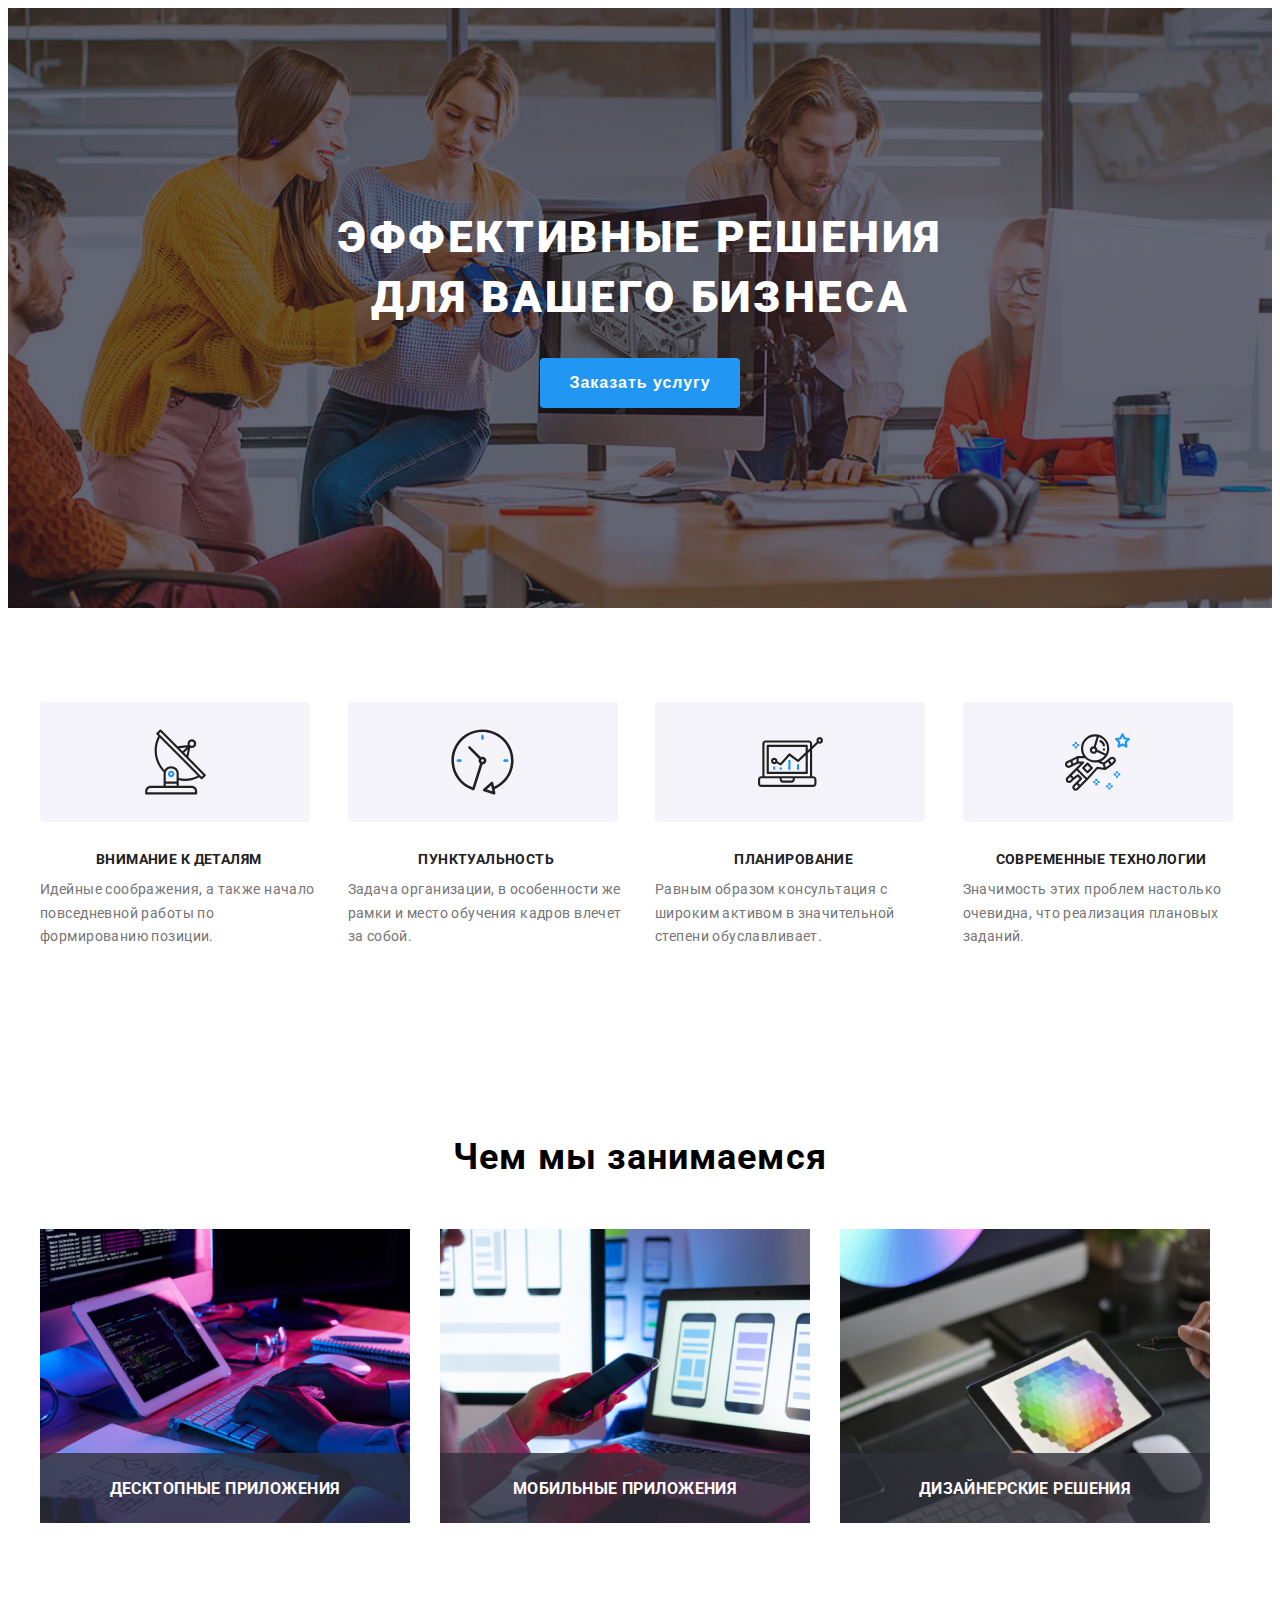
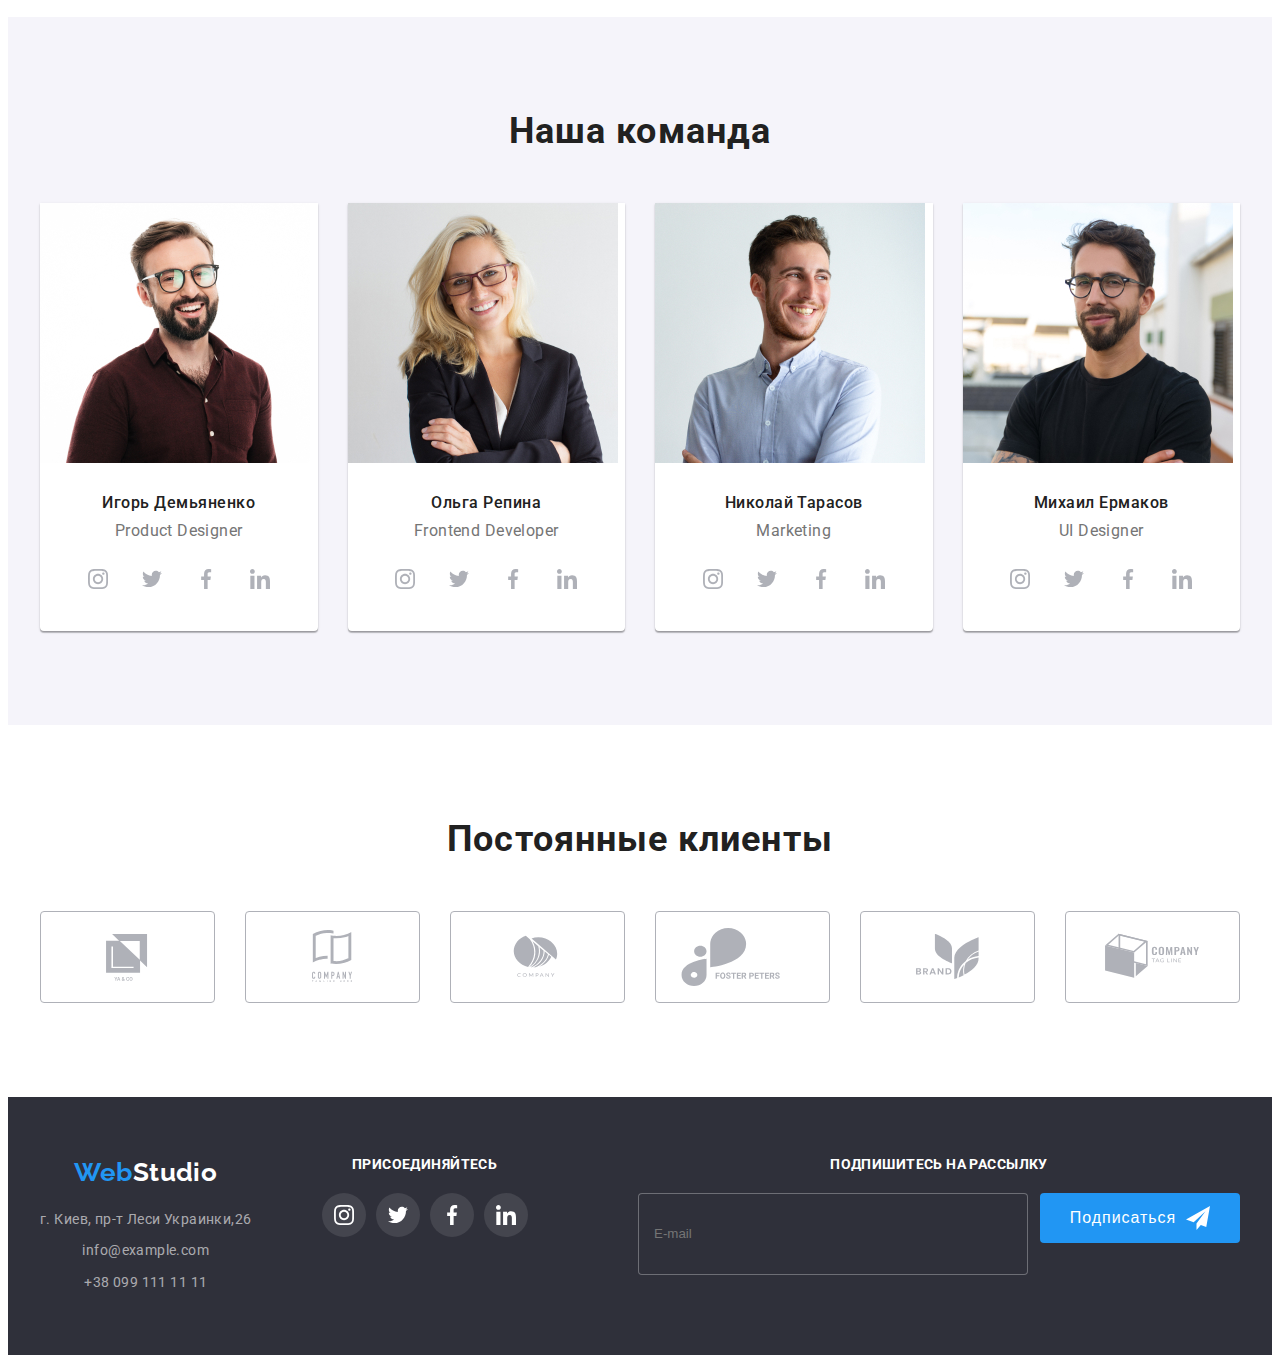
==== index.html @ 4ce185fe "HW-8" ====
<!DOCTYPE html>
<html lang="ru">

<head>
    <meta charset="UTF-8">
    <meta http-equiv="X-UA-Compatible" content="IE=edge">
    <meta name="viewport" content="width=device-width, initial-scale=1.0">
    <meta name="viewport" content="width=device-width, initial-scale=1.0" />
    <title>Студия</title>
    <link rel="stylesheet" href="https://cdnjs.cloudflare.com/ajax/libs/modern-normalize/1.1.0/modern-normalize.min.css"
        integrity="sha512-wpPYUAdjBVSE4KJnH1VR1HeZfpl1ub8YT/NKx4PuQ5NmX2tKuGu6U/JRp5y+Y8XG2tV+wKQpNHVUX03MfMFn9Q=="
        crossorigin="anonymous" referrerpolicy="no-referrer" />
    <link rel="preconnect" href="https://fonts.googleapis.com">
    <link rel="preconnect" href="https://fonts.gstatic.com" crossorigin>
    <link
        href="https://fonts.googleapis.com/css2?family=Raleway:wght@700&family=Roboto:wght@400;500;700;900&display=swap"
        rel="stylesheet">

    <link rel="stylesheet" href="./css/main.min.css">
</head>

<body>
    <!-- HEADER -->
    <!-- <header class="header">
        <div class="header__main-nav conteiner">
            <h1 class="article">Шапка</h1>
            <a class="header__title" href=""><span class="header__tab">Web</span>Studio</a>
            <nav>
                <ul class="header__site-nav">
                    <li class="header__item">
                        <a class="header__list current" href="./index.html">Студия</a></li>
                    <li class="header__item">
                        <a class="header__list" href="./portfolio.html">Портфолио</a></li>
                    <li class="header__item">
                        <a class="header__list" href="">Контакты</a></li>
                </ul>
            </nav>
            <ul class="header__auth-nav">
                <li class="header__item">
                    <a class="header__list header__list--grey" href="info@devstudio.com">
                        <svg class="header__icon" width="16" height="12">
                            <use href="./images/icons.svg#envelope"></use>
                        </svg>info@devstudio.com</a></li>
                <li class="header__item">
                    <a class="header__list header__list--grey" href="tel:+380961111111">
                        <svg class="header__icon" width="10" height="16">
                            <use href="./images/icons.svg#vector"></use>
                        </svg>+38 096 111 11 11</a>
                </li>
            </ul>
        </div>
    </header> -->
    <main>
        <!-- HERO -->
        <section class="front hero">
            <div class="conteiner">
                <h2 class="hero__title">Эффективные решения для вашего бизнеса</h2>
                <button type="button"  class="hero__btn" data-modal-open><span class="hero__text">Заказать услугу</span></button>
            </div>
        </section>
        <!-- ABOUT -->
        <section class="about">
            <div class="conteiner">
                <h2 class="article">Коротко о нас</h2>
                <ul class="about__list">
                    <li class="about__item">
                        <div class="about__icon">
                            <svg width="65" height="70">
                                <use href="./images/icons.svg#antenna"></use>
                            </svg>
                        </div>
                        <h3 class="about__title">Внимание к деталям</h3>
                        <p class="about__text">Идейные соображения, а также начало повседневной работы по формированию
                            позиции.</p>
                    </li>
                    <li class="about__item">
                        <div class="about__icon">
                            <svg width="65" height="70">
                                <use href="./images/icons.svg#clock"></use>
                            </svg>
                        </div>
                        <h3 class="about__title">Пунктуальность</h3>
                        <p class="about__text">Задача организации, в особенности же рамки и место обучения кадров влечет
                            за собой.
                        </p>
                    </li>
                    <li class="about__item">
                        <div class="about__icon">
                            <svg width="65" height="70">
                                <use href="./images/icons.svg#diagram"></use>
                            </svg>
                        </div>
                        <h3 class="about__title">Планирование</h3>
                        <p class="about__text">Равным образом консультация с широким активом в значительной степени
                            обуславливает.
                        </p>
                    </li>
                    <li class="about__item">
                        <div class="about__icon">
                            <svg width="65" height="70">
                                <use href="./images/icons.svg#astronaut"></use>
                            </svg>
                        </div>
                        <h3 class="about__title">Современные технологии</h3>
                        <p class="about__text">Значимость этих проблем настолько очевидна, что реализация плановых
                            заданий.</p>
                    </li>
                </ul>
            </div>
        </section>
        <!-- WORK -->
        <section class="section work">
            <div class="conteiner">
                <h2 class="work__title">Чем мы занимаемся</h2>
                <ul class="work__list">
                    <li class="work__item">
                        <picture>
                            <source
                            srcset="
                                ./images/work/box1-desk-1x.jpg 1x,
                                ./images/work/box1-desk-2x.jpg 2x"
                            media="(min-width:1200px)">
                            <img src="./images/work/box1-desk-1x.jpg" alt="печатает на клавиатуре" />
                        </picture>
                        <div class="work__text">
                            <h3 class="work__desc">Десктопные приложения</h3>
                        </div>
                    </li>
                    <li class="work__item">
                        <picture>
                            <source
                            srcset="
                                ./images/work/box2-desk-1x.jpg 1x,
                                ./images/work/box2-desk-2x.jpg 2x"
                            media="(min-width:1200px)">
                            <img src="./images/work/box2-desk-1x.jpg" alt="держит в руке телефон" />
                        </picture>
                        <div class="work__text">
                            <h3 class="work__desc">Мобильные приложения</h3>
                        </div>
                    </li>
                    <li class="work__item">
                        <picture>
                            <source
                            srcset="
                                ./images/work/box3-desk-1x.jpg 1x,
                                ./images/work/box3-desk-2x.jpg 2x"
                            media="(min-width:1200px)">
                            <img src="./images/work/box3-desk-1x.jpg" alt="рисует на планшете" />
                        </picture>
                        <div class="work__text">
                            <h3 class="work__desc">Дизайнерские решения</h3>
                        </div>
                    </li>
                </ul>
            </div>
        </section>
        <!-- GROUP -->
        <section class="group">
            <div class="conteiner">
                <h2 class="group__title">Наша команда</h2>
                <ul class="group__list">
                    <li class="group__item">
                        <picture>
                            <source
                            srcset="
                                ./images/group/img1-desk-1x.jpg 1x,
                                ./images/group/img1-desk-2x.jpg 2x"
                            media="(min-width:1200px)"
                            srcset="
                                ./images/group/img1-tab-1x.jpg 1x,
                                ./images/group/img1-tab-2x.jpg 2x"
                            media="(min-width:768px)"
                            srcset="
                                ./images/group/img1-mob-1x.jpg 1x,
                                ./images/group/img1-mob-2x.jpg 2x"
                            media="(min-width:320px)"
                            >
                            <img src="./images/group/img1-desk-1x.jpg" alt="Игорь" />
                        </picture>
                        <div class="division">
                            <h3 class="division__title">Игорь Демьяненко</h3>
                            <p class="division__text">Product Designer</p>
                            <ul class="division__list">
                                <li class="division__item">
                                    <a 
                                    href=""
                                    class="division__link">
                                <svg class="division__icon" width="20" height="20">
                                    <use href="./images/icons.svg#instagram"></use>
                                </svg></a>
                                </li>
                                <li class="division__item">
                                    <a 
                                    href=""
                                    class="division__link">
                                <svg class="division__icon" width="20" height="20">
                                    <use href="./images/icons.svg#twitter"></use>
                                </svg></a>
                                </li>
                                <li class="division__item">
                                    <a 
                                    href=""
                                    class="division__link">
                                <svg class="division__icon" width="20" height="20">
                                    <use href="./images/icons.svg#facebook"></use>
                                </svg></a>
                                </li>
                                <li class="division__item">
                                    <a 
                                    href=""
                                    class="division__link">
                                <svg class="division__icon" width="20" height="20">
                                    <use href="./images/icons.svg#linkedin"></use>
                                </svg></a>
                                </li>
                            </ul>
                        </div>
                    </li>
                    <li class="group__item">
                        <picture>
                            <source
                            srcset="
                                ./images/group/img2-desk-1x.jpg 1x,
                                ./images/group/img2-desk-2x.jpg 2x"
                            media="(min-width:1200px)"
                            srcset="
                                ./images/group/img2-tab-1x.jpg 1x,
                                ./images/group/img2-tab-2x.jpg 2x"
                            media="(min-width:768px)"
                            srcset="
                                ./images/group/img2-mob-1x.jpg 1x,
                                ./images/group/img2-mob-2x.jpg 2x"
                            media="(min-width:320px)"
                            >
                            <img src="./images/group/img2-desk-1x.jpg" alt="Ольга" />
                        </picture>
                        <div class="division">
                            <h3 class="division__title">Ольга Репина</h3>
                            <p class="division__text">Frontend Developer</p>
                            <ul class="division__list">
                                <li class="division__item">
                                    <a href="" class="division__link">
                                        <svg class="division__icon" width="20" height="20">
                                            <use href="./images/icons.svg#instagram"></use>
                                        </svg></a>
                                </li>
                                <li class="division__item">
                                    <a href="" class="division__link">
                                        <svg class="division__icon" width="20" height="20">
                                            <use href="./images/icons.svg#twitter"></use>
                                        </svg></a>
                                </li>
                                <li class="division__item">
                                    <a href="" class="division__link">
                                        <svg class="division__icon" width="20" height="20">
                                            <use href="./images/icons.svg#facebook"></use>
                                        </svg></a>
                                </li>
                                <li class="division__item">
                                    <a href="" class="division__link">
                                        <svg class="division__icon" width="20" height="20">
                                            <use href="./images/icons.svg#linkedin"></use>
                                        </svg></a>
                                </li>
                            </ul>
                        </div>
                    </li>
                    <li class="group__item">
                        <picture>
                            <source
                            srcset="
                                ./images/group/img3-desk-1x.jpg 1x,
                                ./images/group/img3-desk-2x.jpg 2x"
                            media="(min-width:1200px)"
                            srcset="
                                ./images/group/img3-tab-1x.jpg 1x,
                                ./images/group/img3-tab-2x.jpg 2x"
                            media="(min-width:768px)"
                            srcset="
                                ./images/group/img3-mob-1x.jpg 1x,
                                ./images/group/img3-mob-2x.jpg 2x"
                            media="(min-width:320px)"
                            >
                            <img src="./images/group/img3-desk-1x.jpg" alt="Николай" />
                        </picture>
                        <div class="division">
                            <h3 class="division__title">Николай Тарасов</h3>
                            <p class="division__text">Marketing</p>
                            <ul class="division__list">
                                <li class="division__item">
                                    <a href="" class="division__link">
                                        <svg class="division__icon" width="20" height="20">
                                            <use href="./images/icons.svg#instagram"></use>
                                        </svg></a>
                                </li>
                                <li class="division__item">
                                    <a href="" class="division__link">
                                        <svg class="division__icon" width="20" height="20">
                                            <use href="./images/icons.svg#twitter"></use>
                                        </svg></a>
                                </li>
                                <li class="division__item">
                                    <a href="" class="division__link">
                                        <svg class="division__icon" width="20" height="20">
                                            <use href="./images/icons.svg#facebook"></use>
                                        </svg></a>
                                </li>
                                <li class="division__item">
                                    <a href="" class="division__link">
                                        <svg class="division__icon" width="20" height="20">
                                            <use href="./images/icons.svg#linkedin"></use>
                                        </svg></a>
                                </li>
                            </ul>
                        </div>
                    </li>
                    <li class="group__item">
                        <picture>
                            <source
                            srcset="
                                ./images/group/img4-desk-1x.jpg 1x,
                                ./images/group/img4-desk-2x.jpg 2x"
                            media="(min-width:1200px)
                            "
                            srcset="
                                ./images/group/img4-tab-1x.jpg 1x,
                                ./images/group/img4-tab-2x.jpg 2x"
                            media="(min-width:768px)
                            "
                            srcset="
                                ./images/group/img4-mob-1x.jpg 1x,
                                ./images/group/img4-mob-2x.jpg 2x"
                            media="(min-width:320px)
                            "
                            />
                            <img src="./images/img4.jpg" alt="Михаил" />
                        </picture>
                        <div class="division">
                            <h3 class="division__title">Михаил Ермаков</h3>
                            <p class="division__text">UI Designer</p>
                            <ul class="division__list">
                                <li class="division__item">
                                    <a href="" class="division__link">
                                        <svg class="division__icon" width="20" height="20">
                                            <use href="./images/icons.svg#instagram"></use>
                                        </svg></a>
                                </li>
                                <li class="division__item">
                                    <a href="" class="division__link">
                                        <svg class="division__icon" width="20" height="20">
                                            <use href="./images/icons.svg#twitter"></use>
                                        </svg></a>
                                </li>
                                <li class="division__item">
                                    <a href="" class="division__link">
                                        <svg class="division__icon" width="20" height="20">
                                            <use href="./images/icons.svg#facebook"></use>
                                        </svg></a>
                                </li>
                                <li class="division__item">
                                    <a href="" class="division__link">
                                        <svg class="division__icon" width="20" height="20">
                                            <use href="./images/icons.svg#linkedin"></use>
                                        </svg></a>
                                </li>
                            </ul>
                        </div>
                    </li>
                </ul>
            </div>
        </section>
        <!-- CLIENT -->
        <section class="client">
            <h2 class="client__title">Постоянные клиенты</h2>
            <div class="conteiner">
                <ul class="client-list">
                    <li class="client-item">
                        <a href="" class="client-link">
                            <svg class="client-icon" width="106" height="60">
                                <use href="./images/icons.svg#ya-go"></use>
                            </svg>
                        </a>
                    </li>
                    <li class="client-item">
                        <a href="" class="client-link">
                            <svg class="client-icon" width="106" height="60">
                                <use href="./images/icons.svg#tagline"></use>
                            </svg>
                        </a>
                    </li>
                    <li class="client-item">
                        <a href="" class="client-link">
                            <svg class="client-icon" width="106" height="60">
                                <use href="./images/icons.svg#object"></use>
                            </svg>
                        </a>
                    </li>
                    <li class="client-item">
                        <a href="" class="client-link">
                            <svg class="client-icon" width="106" height="60">
                                <use href="./images/icons.svg#foster"></use>
                            </svg>
                        </a>
                    </li>
                    <li class="client-item">
                        <a href="" class="client-link">
                            <svg class="client-icon" width="106" height="60">
                                <use href="./images/icons.svg#brand"></use>
                            </svg>
                        </a>
                    </li>
                    <li class="client-item">
                        <a href="" class="client-link">
                            <svg class="client-icon" width="106" height="60">
                                <use href="./images/icons.svg#company"></use>
                            </svg>
                        </a>
                    </li>
                </ul>
            </div>
        </section>
    </main>
    <footer class="footer">
        <!-- FOOTER -->
        <div class="conteiner footer__contein">
            <div class="footer__tablet">
                <div class="footer__flex">
                    <h2 class="article">Контакты</h2>
                    <a class="footer__item" href=""><span class="footer__tab">Web</span>Studio</a>
                    <address class="address">
                        <ul class="address__list">
                            <li class="address__item"><a class="address__link" href="https://goo.gl/maps/AmTdiQNxartKYoN3A"
                                    target="_blank" rel="noopener noreferrer">г. Киев, пр-т
                                    Леси Украинки,26</a></li>
                            <li class="address__item"><a class="address__link" href="info@example.com" target="_blank"
                                    rel="noopener noreferrer">info@example.com</a></li>
                            <li class="address__item"><a class="address__link" href="tel:+380991111111">+38 099 111 11 11</a>
                            </li>
                        </ul>
                    </address>
                </div>
                <div class="contain">
                    <h2 class="contein__title">ПРИСОЕДИНЯЙТЕСЬ</h2>
                    <ul class="contein__list">
                        <li class="contein__item">
                            <a href="" class="contein__link">
                                <svg class="contein__icon" width="20" height="20">
                                    <use href="./images/icons.svg#instagram"></use>
                                </svg></a>
                        </li>
                        <li class="contein__item">
                            <a href="" class="contein__link">
                                <svg class="contein__icon" width="20" height="20">
                                    <use href="./images/icons.svg#twitter"></use>
                                </svg></a>
                        </li>
                        <li class="contein__item">
                            <a href="" class="contein__link">
                                <svg class="contein__icon" width="20" height="20">
                                    <use href="./images/icons.svg#facebook"></use>
                                </svg></a>
                        </li>
                        <li class="contein__item">
                            <a href="" class="contein__link">
                                <svg class="contein__icon" width="20" height="20">
                                    <use href="./images/icons.svg#linkedin"></use>
                                </svg></a>
                        </li>
                    </ul>
                </div>
            </div>
            <div class="exile">
                <h2 class="exile__title">Подпишитесь на рассылку</h2>
                <div class="forma">
                    <form action="#">
                        <label for="ex-email"></label>
                        <input type="email" class="forma__item" placeholder="E-mail" name="ex-email" id="ex-email">
                    </form>
                    <button type="submit" class="forma__btn">Подписаться
                        <svg class="forma__icon">
                            <use href="./images/icons.svg#icon-send"></use>
                        </svg>
                    </button>
                </div>
            </div>
        </div>
    </footer>
    <div class="backdrop is-hidden" data-modal>
        <div class="modal">
            <button type="button" class="modal__close" data-modal-close>
                <svg class="" width="18" height="18">
                    <use href="./images/icons.svg#close"></use>
                </svg>
            </button>
            <h3 class="modal__title">Оставьте свои данные, мы вам перезвоним</h3>
            <form action="#" class="modal-form">
                <label for="user-name">Имя
                </label>
                <div class="modal__wrap">
                <input type="text" class="modal__input" id="user-name" required="required">
                <svg class="modal__icon" width="12" height="12">
                    <use href="./images/icons.svg#icon-name"></use>
                </svg>
                </div>
                <label for="user-tel">Телефон
                </label>
                <div class="modal__wrap">
                <input type="tel" class="modal__input" id="user-tel" required="required">
                <svg class="modal__icon" width="13" height="13">
                    <use href="./images/icons.svg#icon-tel"></use>
                </svg>
                </div>
                <label for="user-email">Почта
                </label>
                <div class="modal__wrap">
                <input type="email" class="modal__input" id="user-email" required="required">
                <svg class="modal__icon" width="15" height="12">
                    <use href="./images/icons.svg#icon-email"></use>
                </svg>
                </div>
                <label for="feedback">Комментарий

                </label>
                    <textarea 
                        name="Feedback" 
                        class="feedback" 
                        id="feedback">
                    </textarea>
                    <div class="feedback__forma">
                        <input type="checkbox" name="policy" id="modal-check" class="feedback__checkbox">
                            <label for="modal-check" class="feedback__list">
                                <span>
                                    <svg class="feedback__icon" width="15" height="16">
                                        <use href="./images/icons.svg#icon-check"></use>
                                    </svg>
                                </span>
                                Соглашаюсь с рассылкой и принимаю
                                <a href="" class="feedback__nav">Условия договора</a>
                            </label>
                        </div>
                        <div class="feedback__submit">
                            <button type="submit" class="feedback__btn"><span class="feedback__text">Отправить</span></button>
                    </div>
            </form>
        </div>
    </div>
    <script src="./js/modal.js"></script>
</body>
</html>
---- css/main.min.css ----
:root{--main-title-color: #ffffff;--main-text-color: #757575;--about-text-color: #212121;--accent-color: #2196F3;--background-color: #2F303A;--accent-navigation-color: rgba(255, 255, 255, 0.6);--group-background-color: #F5F4FA;--border-color: #EEEEEE;--svg-color: #AFB1B8;--background-position: rgba(33, 150, 243, 0.9)}.backdrop{width:100vw;height:100vh;background-color:rgba(0,0,0,0.2);position:fixed;top:0;left:0;-webkit-transition:opacity 250ms, visibility 250ms;transition:opacity 250ms, visibility 250ms}.backdrop.is-hidden .modal{-webkit-transform:scale(0.5) skew(50deg);transform:scale(0.5) skew(50deg)}.is-hidden{visibility:hidden;opacity:0;pointer-events:none}.modal{width:530px;height:580px;background-color:var(--main-title-color);border-radius:4px;position:absolute;padding:40px;top:50%;left:50%;-webkit-transform:scale(1) skew(0) translate(-50%, -50%);transform:scale(1) skew(0) translate(-50%, -50%);-webkit-transition:-webkit-transform 250ms;transition:-webkit-transform 250ms;transition:transform 250ms;transition:transform 250ms, -webkit-transform 250ms}.modal__close{position:absolute;top:8px;right:8px;width:30px;height:30px;background-color:var(--main-title-color);border:1px solid rgba(0,0,0,0.1);border-radius:50%;display:-webkit-box;display:-ms-flexbox;display:flex;-webkit-box-align:center;-ms-flex-align:center;align-items:center;-webkit-box-pack:center;-ms-flex-pack:center;justify-content:center;cursor:pointer;-webkit-transition:fill 250ms linear;transition:fill 250ms linear;-webkit-transition-timing-function:cubic-bezier(0.4, 0, 0.2, 1);transition-timing-function:cubic-bezier(0.4, 0, 0.2, 1)}.modal__close:hover,.modal__close:focus{fill:var(--accent-color)}.modal__title{font-size:20px;line-height:1.15;text-align:center;letter-spacing:0.03em;color:var(--about-text-color);margin-bottom:12px}.modal__input{padding-top:12px;padding-bottom:12px;padding-left:42px;width:100%;height:40px;border:1px solid rgba(33,33,33,0.2);-webkit-box-sizing:border-box;box-sizing:border-box;border-radius:4px;background-color:transparent;outline:none;-webkit-transition:fill 250ms linear;transition:fill 250ms linear;-webkit-transition-timing-function:cubic-bezier(0.4, 0, 0.2, 1);transition-timing-function:cubic-bezier(0.4, 0, 0.2, 1)}.modal__input:focus+.modal__icon{fill:var(--accent-color)}.modal__input:focus{border-color:var(--accent-color)}.modal__wrap{position:relative;margin-top:4px;margin-bottom:10px}.modal__icon{position:absolute;top:50%;-webkit-transform:translateY(-50%);transform:translateY(-50%);left:12px;display:inline-block}.feedback{margin-top:4px;margin-bottom:20px;padding:12px 16px;width:448px;height:120px;left:576px;top:518px;border:1px solid rgba(33,33,33,0.2);-webkit-box-sizing:border-box;box-sizing:border-box;border-radius:4px;resize:none;outline:none}.feedback:focus{border-color:var(--accent-color)}.feedback__forma{display:-webkit-box;display:-ms-flexbox;display:flex;-webkit-box-align:center;-ms-flex-align:center;align-items:center;-webkit-box-pack:center;-ms-flex-pack:center;justify-content:center}.feedback__list{margin-left:8px;font-size:14px;line-height:1.71;letter-spacing:0.03em;display:-webkit-box;display:-ms-flexbox;display:flex;-webkit-box-align:center;-ms-flex-align:center;align-items:center;color:var(--main-text-color)}.feedback__icon{fill:var(--main-title-color)}.feedback__list span{width:16px;height:15px;border:2px solid #000;margin-right:5px;border-radius:2px;display:-webkit-box;display:-ms-flexbox;display:flex;-webkit-box-align:center;-ms-flex-align:center;align-items:center;-webkit-box-pack:center;-ms-flex-pack:center;justify-content:center}.feedback__checkbox:checked+.feedback__list span{background-color:var(--accent-color);border:none}.feedback__checkbox{-webkit-appearance:none;-moz-appearance:none;appearance:none}.feedback__nav{font-size:14px;line-height:1.71;letter-spacing:0.03em;text-decoration-skip-ink:none;text-decoration:underline;color:var(--accent-color)}.feedback__submit{display:-webkit-box;display:-ms-flexbox;display:flex;-webkit-box-pack:center;-ms-flex-pack:center;justify-content:center;margin-top:20px}.feedback__btn{width:200px;height:50px;left:700px;top:430px;color:var(--main-title-color);background-color:var(--accent-color);border-radius:4px;border:none;cursor:pointer}.feedback__text{font-size:16px;line-height:1.87;letter-spacing:0.06em;color:var(--main-title-color)}ul{margin:0px;padding:0px;list-style:none}a{text-decoration:none}body{width:auto;font-family:"Roboto", sans-serif;font-size:14px;letter-spacing:0.03em;color:var(--first-text-color);background-color:var(--main-title-color)}h1,h2,h3,h4,h5,h6,p{margin:0px}img{margin:0px;padding:0px;display:block;max-width:100%;height:auto}.section{padding-top:94px;padding-bottom:94px}.article{display:none}.conteiner{width:100%;margin:0 auto;padding-left:15px;padding-right:15px}@media screen and (min-width: 480px){.conteiner{width:480px}}@media screen and (min-width: 768px){.conteiner{width:768px}}@media screen and (min-width: 1200px){.conteiner{width:1200px}}.header{width:100%;border:1px solid #ECECEC}.header__main-nav{display:-webkit-box;display:-ms-flexbox;display:flex;-webkit-box-align:center;-ms-flex-align:center;align-items:center;-webkit-box-pack:center;-ms-flex-pack:center;justify-content:center}.header__title{font-family:Raleway;font-style:normal;font-weight:bold;font-size:26px;line-height:1.19;letter-spacing:0.03em;color:var(--about-text-color)}.header__title .header__tab{color:var(--accent-color)}.current::after{position:absolute;content:"";width:100%;height:4px;background-color:var(--accent-color);border-radius:10px;left:0;bottom:-31.1px}.header__site-nav{display:-webkit-box;display:-ms-flexbox;display:flex;margin-left:93px}.header__site-nav .header__item{display:block;padding-right:30px;padding-top:30px;padding-bottom:30px}.header__site-nav .header__item+.header__item{margin-left:40px}.header__auth-nav{display:-webkit-box;display:-ms-flexbox;display:flex;margin-left:auto}.header__auth-nav .header__item{padding-right:30px;padding-top:30px;padding-bottom:30px}.header__auth-nav+.header__item{padding-left:40px}.header__auth-nav .header__list--grey{color:var(--main-text-color)}.header__list{font-style:normal;font-weight:500;font-size:14px;line-height:1.14;letter-spacing:0.02em;color:var(--about-text-color);position:relative;-webkit-transition:color 250ms;transition:color 250ms;-webkit-transition-timing-function:cubic-bezier(0.4, 0, 0.2, 1);transition-timing-function:cubic-bezier(0.4, 0, 0.2, 1)}.header__list:focus,.header__list:hover{color:var(--accent-color)}.header__icon{display:inline-block;vertical-align:middle;margin-right:10px;fill:currentColor}.front{margin-left:auto;margin-right:auto;background-color:var(--background-color);background-image:-webkit-gradient(linear, left top, right top, from(rgba(47,48,58,0.4)), to(rgba(47,48,58,0.4))),url(../images/retina/font-mobile-1x.jpg);background-image:linear-gradient(to right, rgba(47,48,58,0.4), rgba(47,48,58,0.4)),url(../images/retina/font-mobile-1x.jpg);background-size:cover;background-position:center;background-repeat:no-repeat}@media (min-device-pixel-ratio: 2), (-webkit-min-device-pixel-ratio: 2), (min-resolution: 192dpi), (min-resolution: 2dppx){.front{background-image:-webkit-gradient(linear, left top, right top, from(rgba(47,48,58,0.4)), to(rgba(47,48,58,0.4))),url(../images/retina/font-mobile-2x.jpg);background-image:linear-gradient(to right, rgba(47,48,58,0.4), rgba(47,48,58,0.4)),url(../images/retina/font-mobile-2x.jpg)}}@media screen and (min-width: 768px){.front{background-image:-webkit-gradient(linear, left top, right top, from(rgba(47,48,58,0.4)), to(rgba(47,48,58,0.4))),url(../images/retina/font-tablet-1x.jpg);background-image:linear-gradient(to right, rgba(47,48,58,0.4), rgba(47,48,58,0.4)),url(../images/retina/font-tablet-1x.jpg)}}@media screen and (min-width: 768px) and (min-device-pixel-ratio: 2), screen and (min-width: 768px) and (-webkit-min-device-pixel-ratio: 2), screen and (min-width: 768px) and (min-resolution: 192dpi), screen and (min-width: 768px) and (min-resolution: 2dppx){.front{background-image:-webkit-gradient(linear, left top, right top, from(rgba(47,48,58,0.4)), to(rgba(47,48,58,0.4))),url(../images/retina/font-tablet-2x.jpg);background-image:linear-gradient(to right, rgba(47,48,58,0.4), rgba(47,48,58,0.4)),url(../images/retina/font-tablet-2x.jpg)}}@media screen and (min-width: 1200px){.front{background-image:-webkit-gradient(linear, left top, right top, from(rgba(47,48,58,0.4)), to(rgba(47,48,58,0.4))),url(../images/retina/font-desktop-1x.jpg);background-image:linear-gradient(to right, rgba(47,48,58,0.4), rgba(47,48,58,0.4)),url(../images/retina/font-desktop-1x.jpg)}}@media screen and (min-width: 1200px) and (min-device-pixel-ratio: 2), screen and (min-width: 1200px) and (-webkit-min-device-pixel-ratio: 2), screen and (min-width: 1200px) and (min-resolution: 192dpi), screen and (min-width: 1200px) and (min-resolution: 2dppx){.front{background-image:-webkit-gradient(linear, left top, right top, from(rgba(47,48,58,0.4)), to(rgba(47,48,58,0.4))),url(../images/retina/font-desktop-2x.jpg);background-image:linear-gradient(to right, rgba(47,48,58,0.4), rgba(47,48,58,0.4)),url(../images/retina/font-desktop-2x.jpg)}}.hero{padding-top:118px;padding-bottom:118px}@media screen and (min-width: 1200px){.hero{padding-top:200px;padding-bottom:200px}}.conteiner{text-align:center}.hero__title{margin:0 auto;width:360px;font-style:normal;font-weight:900;font-size:26px;line-height:1.61;text-align:center;letter-spacing:0.06em;text-transform:uppercase;color:var(--main-title-color)}@media screen and (min-width: 1200px){.hero__title{width:696px;font-size:44px;line-height:1.36}}.hero__btn{margin-top:30px;width:200px;height:50px;left:700px;top:430px;text-align:center;color:var(--main-title-color);background-color:var(--accent-color);border-radius:4px;border:none;cursor:pointer}.hero__text{font-style:normal;font-weight:bold;font-size:16px;line-height:1.87;-webkit-box-align:center;-ms-flex-align:center;align-items:center;text-align:center;letter-spacing:0.06em;color:var(--main-title-color)}.about{margin-top:60px;margin-bottom:60px}@media screen and (min-width: 1200px){.about{margin-top:94px;margin-bottom:94px}}.about__list{margin-bottom:-30px}@media screen and (min-width: 768px){.about__list{display:-webkit-box;display:-ms-flexbox;display:flex;-ms-flex-wrap:wrap;flex-wrap:wrap;margin:-15px}}.about__item{width:100%;margin-bottom:30px}@media screen and (min-width: 768px){.about__item{-ms-flex-preferred-size:calc(100% / 2 - 30px);flex-basis:calc(100% / 2 - 30px);margin:15px}}@media screen and (min-width: 1200px){.about__item{-ms-flex-preferred-size:calc(100% / 4 - 30px);flex-basis:calc(100% / 4 - 30px);margin:15px}}.about__icon{display:-webkit-box;display:-ms-flexbox;display:flex;-webkit-box-pack:center;-ms-flex-pack:center;justify-content:center;-webkit-box-align:center;-ms-flex-align:center;align-items:center;margin-bottom:30px;width:450px;height:120px;background-color:var(--group-background-color);border-radius:4px}@media screen and (min-width: 768px){.about__icon{width:354px}}@media screen and (min-width: 1200px){.about__icon{width:270px}}.about__title{margin-bottom:10px;color:var(--title-color);font-weight:700;font-size:14px;line-height:1.14;text-transform:uppercase;color:var(--about-text-color)}.about__text{font-style:normal;font-weight:normal;font-size:14px;line-height:1.71;text-align:left;letter-spacing:0.03em;color:var(--main-text-color)}.work{display:none}@media screen and (min-width: 1200px){.work{display:block}}.work__title{margin-bottom:50px;font-style:normal;font-weight:bold;font-size:36px;line-height:1.16;text-align:center;letter-spacing:0.03em;-webkit-columns:var(--about-text-color);columns:var(--about-text-color)}.work__list{display:-webkit-box;display:-ms-flexbox;display:flex}.work__list .work__item{width:370px;margin-right:30px;position:relative}.work__list .work__item:nth-child(3n){margin-right:0px}.work__text{position:absolute;bottom:0;font-style:normal;font-weight:bold;font-size:14px;line-height:1.14;text-align:center;text-transform:uppercase;color:var(--main-title-color);background-color:rgba(47,48,58,0.8);width:100%;height:70px}.work__desc{padding-top:27px}.group{background-color:var(--group-background-color);padding-top:60px;padding-bottom:60px}@media screen and (min-width: 1200px){.group{padding-top:94px;padding-bottom:94px}}.group__title{padding-bottom:50px;font-style:normal;font-weight:bold;font-size:36px;line-height:1.16;text-align:center;letter-spacing:0.03em;color:var(--about-text-color)}.group__list{margin-bottom:-30px}@media screen and (min-width: 768px){.group__list{display:-webkit-box;display:-ms-flexbox;display:flex;-ms-flex-wrap:wrap;flex-wrap:wrap;margin:-15px}}@media screen and (min-width: 1200px){.group__list{display:-webkit-box;display:-ms-flexbox;display:flex;-ms-flex-wrap:wrap;flex-wrap:wrap}}.group__item{width:100%;margin-bottom:30px;background-color:var(--main-title-color);-webkit-box-shadow:0px 1px 3px rgba(0,0,0,0.12),0px 1px 1px rgba(0,0,0,0.14),0px 2px 1px rgba(0,0,0,0.2);box-shadow:0px 1px 3px rgba(0,0,0,0.12),0px 1px 1px rgba(0,0,0,0.14),0px 2px 1px rgba(0,0,0,0.2);border-radius:0px 0px 4px 4px;text-align:center}@media screen and (min-width: 768px){.group__item{-ms-flex-preferred-size:calc(100% / 2 - 30px);flex-basis:calc(100% / 2 - 30px);margin:15px}}@media screen and (min-width: 1200px){.group__item{-ms-flex-preferred-size:calc(100% / 4 - 30px);flex-basis:calc(100% / 4 - 30px)}}.division{padding-top:30px;padding-bottom:30px}.division__title{margin-bottom:10px;font-style:normal;font-weight:500;font-size:16px;line-height:1.19;text-align:center;letter-spacing:0.03em;color:var(--about-text-color)}.division__text{margin-bottom:16px;font-style:normal;font-weight:normal;font-size:16px;line-height:1.18;text-align:center;color:var(--main-text-color)}.division__list{display:-webkit-box;display:-ms-flexbox;display:flex;-webkit-box-pack:center;-ms-flex-pack:center;justify-content:center}.division__item{width:44px;height:44px}.division__item+.division__item{margin-left:10px}.division__link{width:100%;height:100%;border-radius:50%;display:-webkit-box;display:-ms-flexbox;display:flex;-webkit-box-align:center;-ms-flex-align:center;align-items:center;-webkit-box-pack:center;-ms-flex-pack:center;justify-content:center;color:var(--svg-color);-webkit-transition:color 250ms, background-color 250ms;transition:color 250ms, background-color 250ms;-webkit-transition-timing-function:cubic-bezier(0.4, 0, 0.2, 1);transition-timing-function:cubic-bezier(0.4, 0, 0.2, 1)}.division__link:focus,.division__link:hover{background-color:var(--accent-color);color:var(--main-title-color)}.division__icon{fill:currentColor}.client{padding-top:60px;padding-bottom:60px}@media screen and (min-width: 1200px){.client{padding-top:94px;padding-bottom:94px}}.client__title{margin-bottom:50px;font-style:normal;font-weight:bold;font-size:36px;line-height:1.16;text-align:center;letter-spacing:0.03em;color:var(--about-text-color)}@media screen and (min-width: 320px){.client-list{display:-webkit-box;display:-ms-flexbox;display:flex;-ms-flex-wrap:wrap;flex-wrap:wrap;margin:-15px}}.client-item{width:100%}@media screen and (min-width: 320px){.client-item{-ms-flex-preferred-size:calc(100% / 2 - 30px);flex-basis:calc(100% / 2 - 30px);margin:15px}}@media screen and (min-width: 768px){.client-item{-ms-flex-preferred-size:calc(100% / 3 - 30px);flex-basis:calc(100% / 3 - 30px)}}@media screen and (min-width: 1200px){.client-item{-ms-flex-preferred-size:calc(100% / 6 - 30px);flex-basis:calc(100% / 6 - 30px)}}.client-link{display:-webkit-box;display:-ms-flexbox;display:flex;-webkit-box-align:center;-ms-flex-align:center;align-items:center;-webkit-box-pack:center;-ms-flex-pack:center;justify-content:center;max-width:226spx;height:92px;border:1px solid var(--svg-color);-webkit-box-sizing:border-box;box-sizing:border-box;border-radius:4px;fill:var(--svg-color);-webkit-transition:fill 250ms;transition:fill 250ms;-webkit-transition-timing-function:cubic-bezier(0.4, 0, 0.2, 1);transition-timing-function:cubic-bezier(0.4, 0, 0.2, 1)}.client-link:hover,.client-link:focus{border-color:var(--accent-color);fill:var(--accent-color)}.client-icon{width:100%}.footer{padding-top:60px;padding-bottom:60px;background-color:var(--background-color)}@media screen and (min-width: 1200px){.footer__contein{display:-webkit-box;display:-ms-flexbox;display:flex;-webkit-box-pack:justify;-ms-flex-pack:justify;justify-content:space-between}}@media screen and (min-width: 768px) and (max-width: 1199px){.footer__tablet{display:-webkit-box;display:-ms-flexbox;display:flex;-webkit-box-align:baseline;-ms-flex-align:baseline;align-items:baseline;-ms-flex-pack:distribute;justify-content:space-around}}@media screen and (min-width: 1200px){.footer__tablet{display:-webkit-box;display:-ms-flexbox;display:flex}}.footer__flex{display:-webkit-box;display:-ms-flexbox;display:flex;-webkit-box-orient:vertical;-webkit-box-direction:normal;-ms-flex-direction:column;flex-direction:column}.footer__flex .footer__item{padding-bottom:20px}@media screen and (max-width: 1199px){.footer__flex{text-align:center;margin-bottom:60px}}.footer__item{font-family:Raleway;font-weight:700;font-size:26px;line-height:1.19;color:var(--main-title-color)}.footer__item .footer__tab{color:var(--accent-color)}.address__item+.address__item{margin-top:8px}.address__link{font-style:normal;font-weight:normal;font-size:14px;line-height:1.71;letter-spacing:0.03em;color:var(--accent-navigation-color);-webkit-transition:color 250ms;transition:color 250ms;-webkit-transition-timing-function:cubic-bezier(0.4, 0, 0.2, 1);transition-timing-function:cubic-bezier(0.4, 0, 0.2, 1)}.address__link:hover,.address__link:focus{color:var(--main-title-color)}@media screen and (max-width: 1199px){.contain{text-align:center;margin-bottom:60px}}@media screen and (min-width: 1200px){.contain{margin-left:70px}}.contein__title{margin-bottom:20px;margin-right:auto;margin-left:auto;font-style:normal;font-weight:bold;font-size:14px;line-height:1.14;letter-spacing:0.03em;text-transform:uppercase;color:var(--main-title-color)}.contein__list{display:-webkit-box;display:-ms-flexbox;display:flex}@media screen and (max-width: 1199px){.contein__list{-webkit-box-pack:center;-ms-flex-pack:center;justify-content:center}}.contein__item{width:44px;height:44px}.contein__item+.contein__item{margin-left:10px}.contein__link{width:100%;height:100%;border-radius:50%;display:-webkit-box;display:-ms-flexbox;display:flex;-webkit-box-align:center;-ms-flex-align:center;align-items:center;-webkit-box-pack:center;-ms-flex-pack:center;justify-content:center;background:rgba(255,255,255,0.1);color:var(--main-title-color);-webkit-transition:color 250ms, background-color 250ms;transition:color 250ms, background-color 250ms;-webkit-transition-timing-function:cubic-bezier(0.4, 0, 0.2, 1);transition-timing-function:cubic-bezier(0.4, 0, 0.2, 1)}.contein__link:focus,.contein__link:hover{background-color:var(--accent-color);color:var(--main-title-color)}.contein__icon{fill:currentColor}@media screen and (max-width: 1199px){.exile{text-align:center}}.exile__title{margin-bottom:20px;font-style:normal;font-weight:bold;font-size:14px;line-height:1.14;letter-spacing:0.03em;text-transform:uppercase;color:var(--main-title-color)}@media screen and (min-width: 1200px){.forma{display:-webkit-box;display:-ms-flexbox;display:flex}}.forma__item{margin-bottom:20px;padding:15px;width:100%;height:50px;left:815px;top:2787px;color:var(--main-title-color);border:1px solid rgba(255,255,255,0.3);border-radius:4px;background-color:var(--background-color);outline:none}.forma__item:focus{border-color:var(--accent-color)}@media screen and (min-width: 480px){.forma__item{width:450px}}@media screen and (min-width: 1200px){.forma__item{width:358px}}@media screen and (min-width: 1200px){.forma__item{margin-right:12px}}.forma__btn{width:200px;height:50px;left:700px;top:430px;color:var(--main-title-color);background-color:var(--accent-color);border-radius:4px;border:none;cursor:pointer;font-size:16px;line-height:1.87;display:-webkit-inline-box;display:-ms-inline-flexbox;display:inline-flex;-webkit-box-align:center;-ms-flex-align:center;align-items:center;-webkit-box-pack:center;-ms-flex-pack:center;justify-content:center;letter-spacing:0.06em}.forma__icon{margin-left:10px;width:24px;height:24px;fill:var(--main-title-color)}.services__list{display:-webkit-box;display:-ms-flexbox;display:flex;-webkit-box-pack:center;-ms-flex-pack:center;justify-content:center;margin-bottom:50px}.services__list .services__item :nth-child(-n+4){margin-right:8px}.services__list .button{font-style:normal;font-weight:500;font-size:16px;line-height:1.62;letter-spacing:0.03em}.services__list .button:hover,.services__list .button:focus{color:var(--main-title-color);background-color:var(--accent-color);-webkit-box-shadow:0px 3px 1px rgba(0,0,0,0.1),0px 1px 2px rgba(0,0,0,0.08),0px 2px 2px rgba(0,0,0,0.12);box-shadow:0px 3px 1px rgba(0,0,0,0.1),0px 1px 2px rgba(0,0,0,0.08),0px 2px 2px rgba(0,0,0,0.12)}.services__btn{width:73px;height:38px;left:865px;top:174px;background-color:var(--group-background-color);border-radius:4px;border:none;cursor:pointer;-webkit-transition:color 250ms, background-color 250ms;transition:color 250ms, background-color 250ms;-webkit-transition-timing-function:cubic-bezier(0.4, 0, 0.2, 1);transition-timing-function:cubic-bezier(0.4, 0, 0.2, 1)}.services__site{width:128px;height:38px;left:576px;top:174px;background-color:var(--group-background-color);border-radius:4px;border:none;cursor:pointer;-webkit-transition:color 250ms, background-color 250ms;transition:color 250ms, background-color 250ms;-webkit-transition-timing-function:cubic-bezier(0.4, 0, 0.2, 1);transition-timing-function:cubic-bezier(0.4, 0, 0.2, 1)}.services__app{width:145px;height:38px;left:576px;top:174px;background-color:var(--group-background-color);border-radius:4px;border:none;cursor:pointer;-webkit-transition:color 250ms, background-color 250ms;transition:color 250ms, background-color 250ms;-webkit-transition-timing-function:cubic-bezier(0.4, 0, 0.2, 1);transition-timing-function:cubic-bezier(0.4, 0, 0.2, 1)}.services__design{width:103px;height:38px;left:865px;top:174px;background-color:var(--group-background-color);border-radius:4px;border:none;cursor:pointer;-webkit-transition:color 250ms, background-color 250ms;transition:color 250ms, background-color 250ms;-webkit-transition-timing-function:cubic-bezier(0.4, 0, 0.2, 1);transition-timing-function:cubic-bezier(0.4, 0, 0.2, 1)}.services__marketing{width:130px;height:38px;left:976px;top:174px;background-color:var(--group-background-color);border-radius:4px;border:none;cursor:pointer;-webkit-transition:color 250ms, background-color 250ms;transition:color 250ms, background-color 250ms;-webkit-transition-timing-function:cubic-bezier(0.4, 0, 0.2, 1);transition-timing-function:cubic-bezier(0.4, 0, 0.2, 1)}.order__list{display:-webkit-box;display:-ms-flexbox;display:flex;-ms-flex-wrap:wrap;flex-wrap:wrap}.order__item{width:370px;margin-right:30px}.order__item:nth-child(-n+6){margin-bottom:30px}.order__item:nth-child(3n){margin-right:0px}.order__item:hover{-webkit-box-shadow:0px 1px 1px rgba(0,0,0,0.12),0px 4px 4px rgba(0,0,0,0.06),1px 4px 6px rgba(0,0,0,0.16);box-shadow:0px 1px 1px rgba(0,0,0,0.12),0px 4px 4px rgba(0,0,0,0.06),1px 4px 6px rgba(0,0,0,0.16)}.order__item:hover .cards__text{-webkit-transform:translateY(0);transform:translateY(0)}.cards{position:relative;overflow:hidden}.cards__point{cursor:pointer}.cards__text{position:absolute;top:0;left:0;padding:63px 24px;font-size:18px;line-height:1.56;letter-spacing:0.03em;color:var(--main-title-color);background-color:rgba(33,150,243,0.9);height:100%;-webkit-transform:translateY(100%);transform:translateY(100%);-webkit-transition:-webkit-transform 250ms;transition:-webkit-transform 250ms;transition:transform 250ms;transition:transform 250ms, -webkit-transform 250ms;-webkit-transition-timing-function:cubic-bezier(0.4, 0, 0.2, 1);transition-timing-function:cubic-bezier(0.4, 0, 0.2, 1)}.parter{padding-top:20px;padding-bottom:20px;padding-left:24px;padding-right:24px;border:1px solid #EEEEEE;-webkit-box-sizing:border-box;box-sizing:border-box}.parter__item{margin-bottom:4px;font-weight:700;font-size:18px;line-height:2;letter-spacing:0.06em;color:var(--about-text-color)}.parter__text{font-size:16px;line-height:1.87;letter-spacing:0.03em;color:var(--main-text-color)}
/*# sourceMappingURL=main.min.css.map */
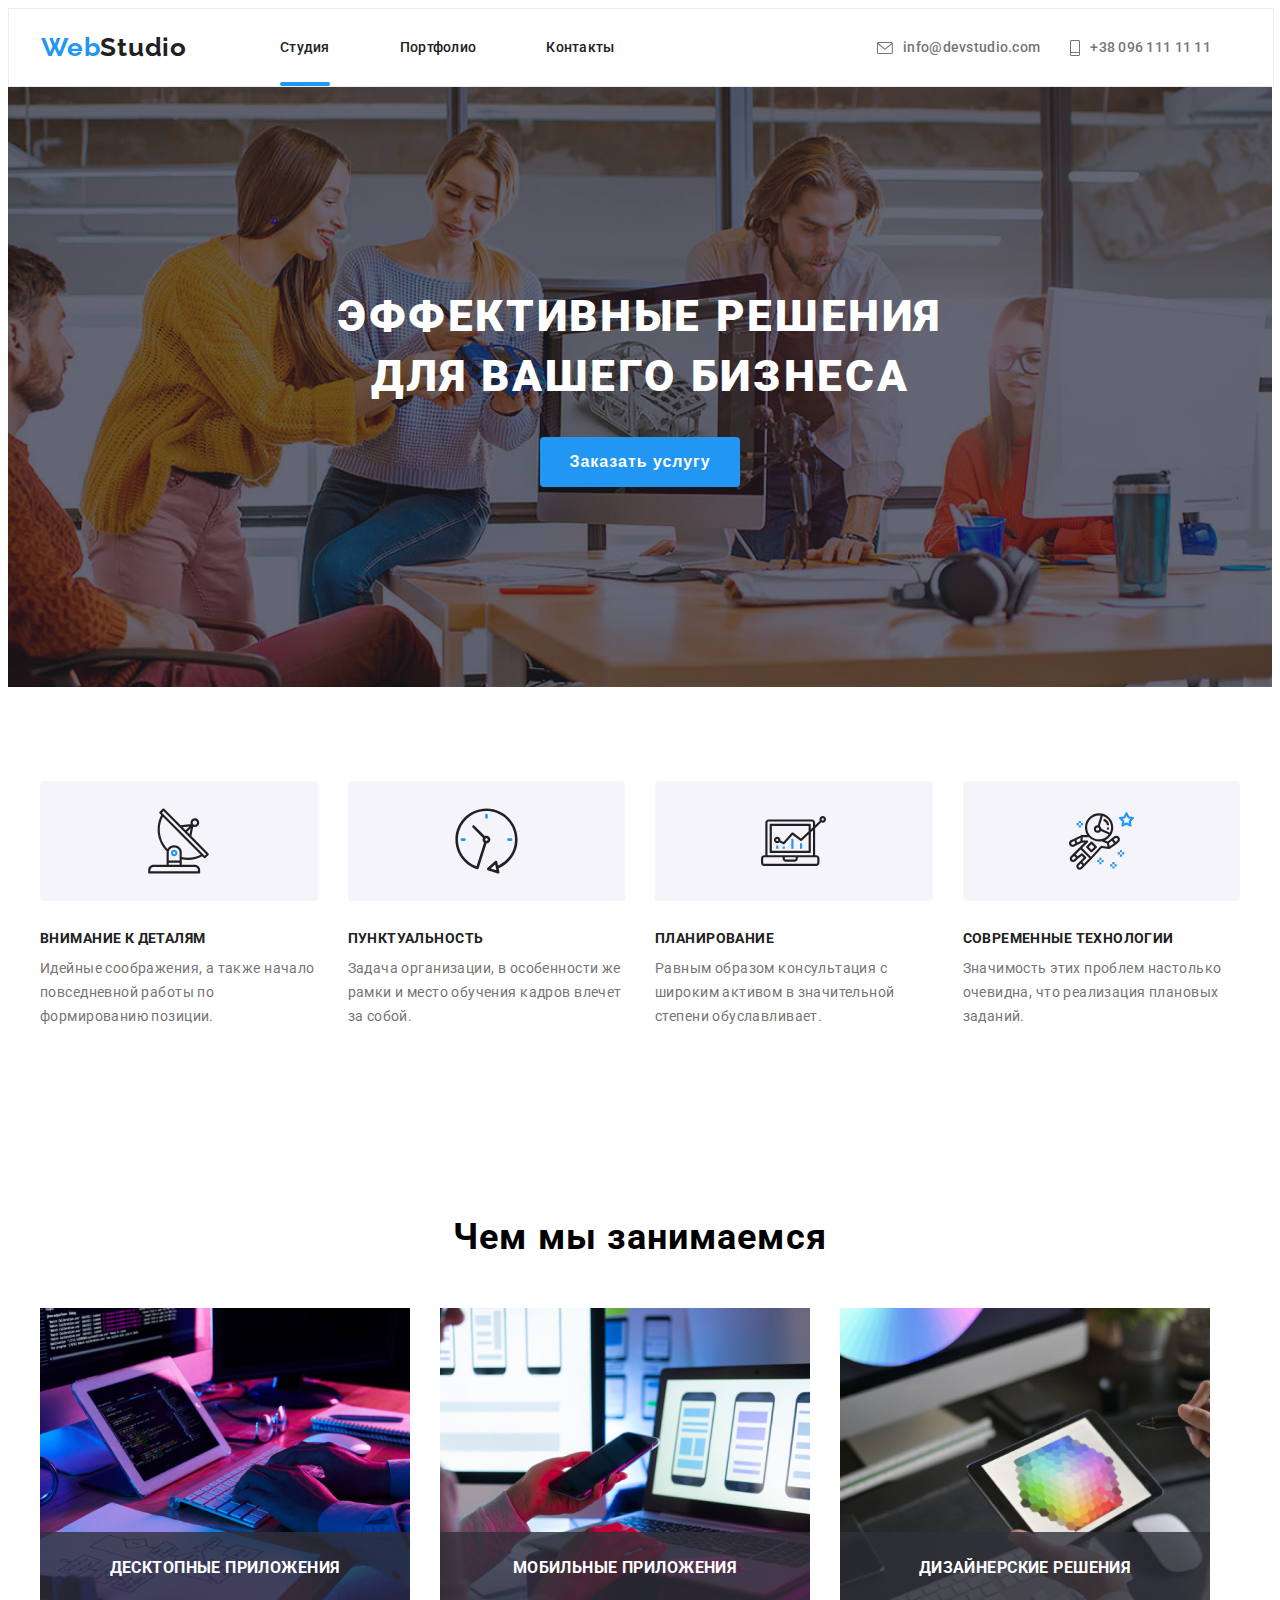
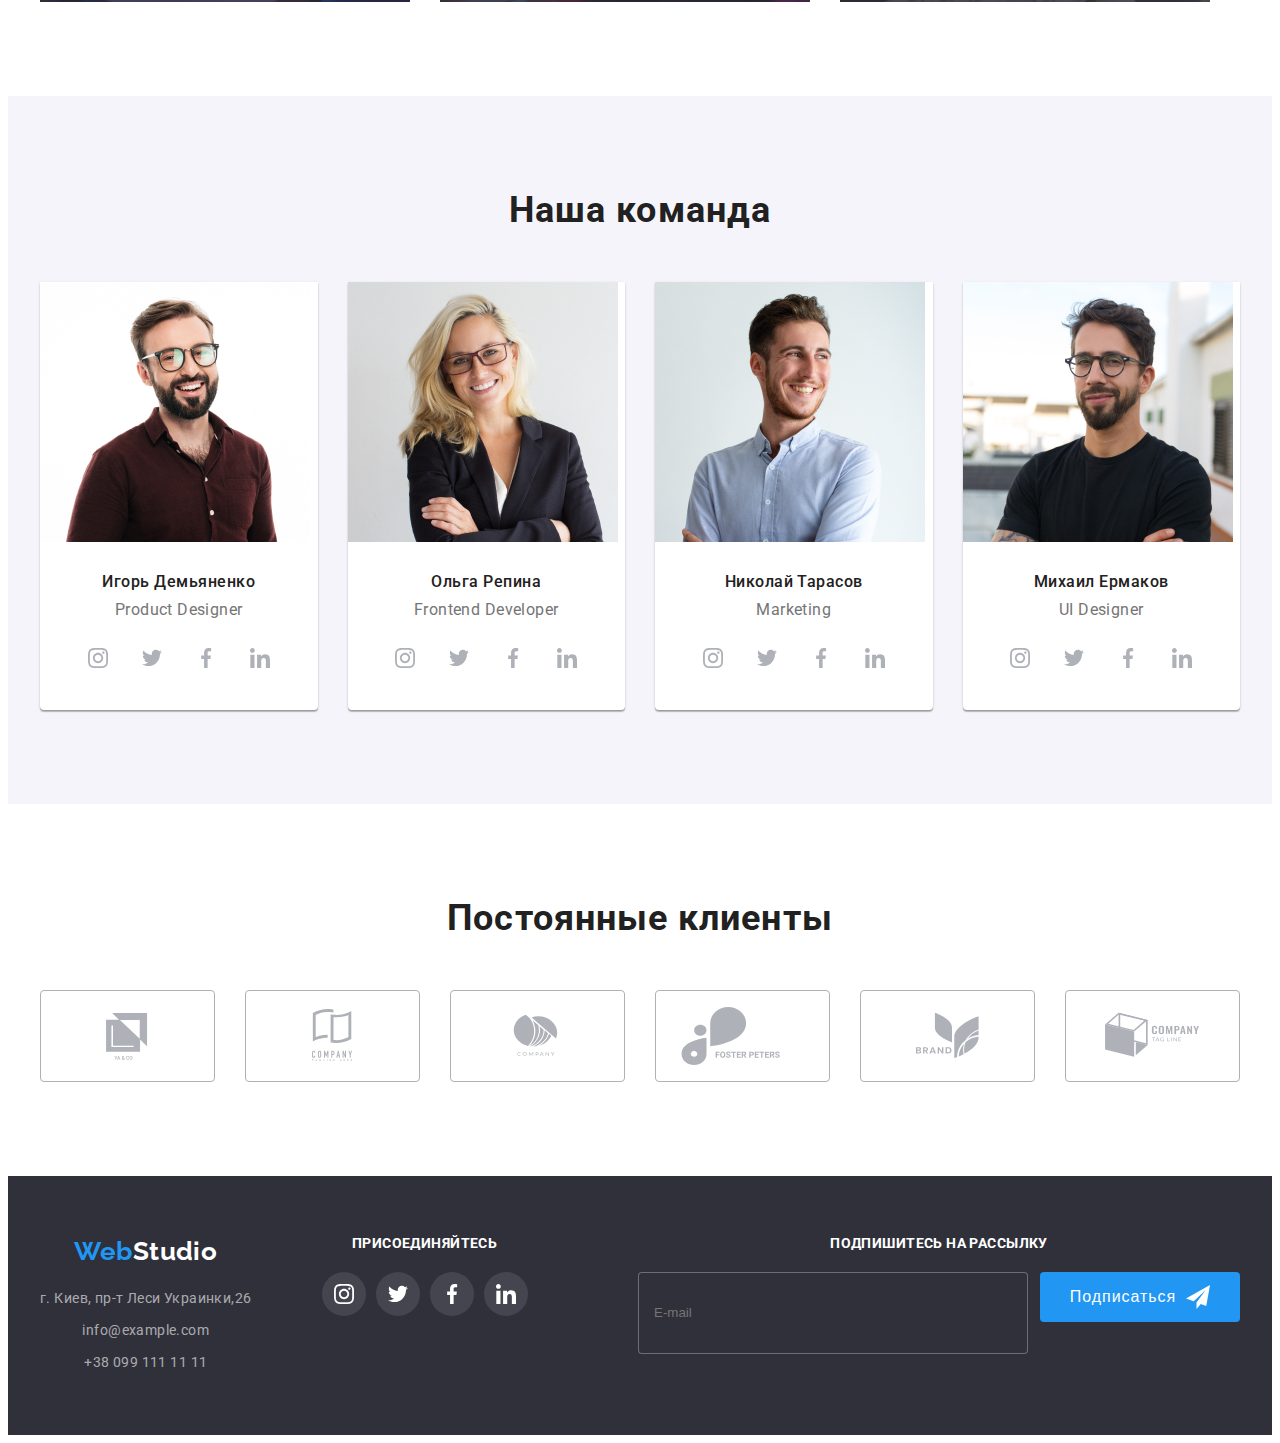
==== commit 08646d2e: "HW-08" ====
--- a/index.html
+++ b/index.html
@@ -21,7 +21,7 @@
 
 <body>
     <!-- HEADER -->
-    <!-- <header class="header">
+    <header class="header">
         <div class="header__main-nav conteiner">
             <h1 class="article">Шапка</h1>
             <a class="header__title" href=""><span class="header__tab">Web</span>Studio</a>
@@ -49,7 +49,7 @@
                 </li>
             </ul>
         </div>
-    </header> -->
+    </header>
     <main>
         <!-- HERO -->
         <section class="front hero">
@@ -167,10 +167,14 @@
                                 ./images/group/img1-desk-1x.jpg 1x,
                                 ./images/group/img1-desk-2x.jpg 2x"
                             media="(min-width:1200px)"
+                            />
+                            <source
                             srcset="
                                 ./images/group/img1-tab-1x.jpg 1x,
                                 ./images/group/img1-tab-2x.jpg 2x"
                             media="(min-width:768px)"
+                            />
+                            <source
                             srcset="
                                 ./images/group/img1-mob-1x.jpg 1x,
                                 ./images/group/img1-mob-2x.jpg 2x"
@@ -224,10 +228,14 @@
                                 ./images/group/img2-desk-1x.jpg 1x,
                                 ./images/group/img2-desk-2x.jpg 2x"
                             media="(min-width:1200px)"
+                            />
+                            <source
                             srcset="
                                 ./images/group/img2-tab-1x.jpg 1x,
                                 ./images/group/img2-tab-2x.jpg 2x"
                             media="(min-width:768px)"
+                            />
+                            <source
                             srcset="
                                 ./images/group/img2-mob-1x.jpg 1x,
                                 ./images/group/img2-mob-2x.jpg 2x"
@@ -273,10 +281,14 @@
                                 ./images/group/img3-desk-1x.jpg 1x,
                                 ./images/group/img3-desk-2x.jpg 2x"
                             media="(min-width:1200px)"
+                            />
+                            <source
                             srcset="
                                 ./images/group/img3-tab-1x.jpg 1x,
                                 ./images/group/img3-tab-2x.jpg 2x"
                             media="(min-width:768px)"
+                            />
+                            <source
                             srcset="
                                 ./images/group/img3-mob-1x.jpg 1x,
                                 ./images/group/img3-mob-2x.jpg 2x"
@@ -323,11 +335,14 @@
                                 ./images/group/img4-desk-2x.jpg 2x"
                             media="(min-width:1200px)
                             "
+                            />
+                            <source
                             srcset="
                                 ./images/group/img4-tab-1x.jpg 1x,
                                 ./images/group/img4-tab-2x.jpg 2x"
                             media="(min-width:768px)
-                            "
+                            "/>
+                            <source
                             srcset="
                                 ./images/group/img4-mob-1x.jpg 1x,
                                 ./images/group/img4-mob-2x.jpg 2x"
--- a/css/main.min.css
+++ b/css/main.min.css
@@ -1,2 +1,2 @@
-:root{--main-title-color: #ffffff;--main-text-color: #757575;--about-text-color: #212121;--accent-color: #2196F3;--background-color: #2F303A;--accent-navigation-color: rgba(255, 255, 255, 0.6);--group-background-color: #F5F4FA;--border-color: #EEEEEE;--svg-color: #AFB1B8;--background-position: rgba(33, 150, 243, 0.9)}.backdrop{width:100vw;height:100vh;background-color:rgba(0,0,0,0.2);position:fixed;top:0;left:0;-webkit-transition:opacity 250ms, visibility 250ms;transition:opacity 250ms, visibility 250ms}.backdrop.is-hidden .modal{-webkit-transform:scale(0.5) skew(50deg);transform:scale(0.5) skew(50deg)}.is-hidden{visibility:hidden;opacity:0;pointer-events:none}.modal{width:530px;height:580px;background-color:var(--main-title-color);border-radius:4px;position:absolute;padding:40px;top:50%;left:50%;-webkit-transform:scale(1) skew(0) translate(-50%, -50%);transform:scale(1) skew(0) translate(-50%, -50%);-webkit-transition:-webkit-transform 250ms;transition:-webkit-transform 250ms;transition:transform 250ms;transition:transform 250ms, -webkit-transform 250ms}.modal__close{position:absolute;top:8px;right:8px;width:30px;height:30px;background-color:var(--main-title-color);border:1px solid rgba(0,0,0,0.1);border-radius:50%;display:-webkit-box;display:-ms-flexbox;display:flex;-webkit-box-align:center;-ms-flex-align:center;align-items:center;-webkit-box-pack:center;-ms-flex-pack:center;justify-content:center;cursor:pointer;-webkit-transition:fill 250ms linear;transition:fill 250ms linear;-webkit-transition-timing-function:cubic-bezier(0.4, 0, 0.2, 1);transition-timing-function:cubic-bezier(0.4, 0, 0.2, 1)}.modal__close:hover,.modal__close:focus{fill:var(--accent-color)}.modal__title{font-size:20px;line-height:1.15;text-align:center;letter-spacing:0.03em;color:var(--about-text-color);margin-bottom:12px}.modal__input{padding-top:12px;padding-bottom:12px;padding-left:42px;width:100%;height:40px;border:1px solid rgba(33,33,33,0.2);-webkit-box-sizing:border-box;box-sizing:border-box;border-radius:4px;background-color:transparent;outline:none;-webkit-transition:fill 250ms linear;transition:fill 250ms linear;-webkit-transition-timing-function:cubic-bezier(0.4, 0, 0.2, 1);transition-timing-function:cubic-bezier(0.4, 0, 0.2, 1)}.modal__input:focus+.modal__icon{fill:var(--accent-color)}.modal__input:focus{border-color:var(--accent-color)}.modal__wrap{position:relative;margin-top:4px;margin-bottom:10px}.modal__icon{position:absolute;top:50%;-webkit-transform:translateY(-50%);transform:translateY(-50%);left:12px;display:inline-block}.feedback{margin-top:4px;margin-bottom:20px;padding:12px 16px;width:448px;height:120px;left:576px;top:518px;border:1px solid rgba(33,33,33,0.2);-webkit-box-sizing:border-box;box-sizing:border-box;border-radius:4px;resize:none;outline:none}.feedback:focus{border-color:var(--accent-color)}.feedback__forma{display:-webkit-box;display:-ms-flexbox;display:flex;-webkit-box-align:center;-ms-flex-align:center;align-items:center;-webkit-box-pack:center;-ms-flex-pack:center;justify-content:center}.feedback__list{margin-left:8px;font-size:14px;line-height:1.71;letter-spacing:0.03em;display:-webkit-box;display:-ms-flexbox;display:flex;-webkit-box-align:center;-ms-flex-align:center;align-items:center;color:var(--main-text-color)}.feedback__icon{fill:var(--main-title-color)}.feedback__list span{width:16px;height:15px;border:2px solid #000;margin-right:5px;border-radius:2px;display:-webkit-box;display:-ms-flexbox;display:flex;-webkit-box-align:center;-ms-flex-align:center;align-items:center;-webkit-box-pack:center;-ms-flex-pack:center;justify-content:center}.feedback__checkbox:checked+.feedback__list span{background-color:var(--accent-color);border:none}.feedback__checkbox{-webkit-appearance:none;-moz-appearance:none;appearance:none}.feedback__nav{font-size:14px;line-height:1.71;letter-spacing:0.03em;text-decoration-skip-ink:none;text-decoration:underline;color:var(--accent-color)}.feedback__submit{display:-webkit-box;display:-ms-flexbox;display:flex;-webkit-box-pack:center;-ms-flex-pack:center;justify-content:center;margin-top:20px}.feedback__btn{width:200px;height:50px;left:700px;top:430px;color:var(--main-title-color);background-color:var(--accent-color);border-radius:4px;border:none;cursor:pointer}.feedback__text{font-size:16px;line-height:1.87;letter-spacing:0.06em;color:var(--main-title-color)}ul{margin:0px;padding:0px;list-style:none}a{text-decoration:none}body{width:auto;font-family:"Roboto", sans-serif;font-size:14px;letter-spacing:0.03em;color:var(--first-text-color);background-color:var(--main-title-color)}h1,h2,h3,h4,h5,h6,p{margin:0px}img{margin:0px;padding:0px;display:block;max-width:100%;height:auto}.section{padding-top:94px;padding-bottom:94px}.article{display:none}.conteiner{width:100%;margin:0 auto;padding-left:15px;padding-right:15px}@media screen and (min-width: 480px){.conteiner{width:480px}}@media screen and (min-width: 768px){.conteiner{width:768px}}@media screen and (min-width: 1200px){.conteiner{width:1200px}}.header{width:100%;border:1px solid #ECECEC}.header__main-nav{display:-webkit-box;display:-ms-flexbox;display:flex;-webkit-box-align:center;-ms-flex-align:center;align-items:center;-webkit-box-pack:center;-ms-flex-pack:center;justify-content:center}.header__title{font-family:Raleway;font-style:normal;font-weight:bold;font-size:26px;line-height:1.19;letter-spacing:0.03em;color:var(--about-text-color)}.header__title .header__tab{color:var(--accent-color)}.current::after{position:absolute;content:"";width:100%;height:4px;background-color:var(--accent-color);border-radius:10px;left:0;bottom:-31.1px}.header__site-nav{display:-webkit-box;display:-ms-flexbox;display:flex;margin-left:93px}.header__site-nav .header__item{display:block;padding-right:30px;padding-top:30px;padding-bottom:30px}.header__site-nav .header__item+.header__item{margin-left:40px}.header__auth-nav{display:-webkit-box;display:-ms-flexbox;display:flex;margin-left:auto}.header__auth-nav .header__item{padding-right:30px;padding-top:30px;padding-bottom:30px}.header__auth-nav+.header__item{padding-left:40px}.header__auth-nav .header__list--grey{color:var(--main-text-color)}.header__list{font-style:normal;font-weight:500;font-size:14px;line-height:1.14;letter-spacing:0.02em;color:var(--about-text-color);position:relative;-webkit-transition:color 250ms;transition:color 250ms;-webkit-transition-timing-function:cubic-bezier(0.4, 0, 0.2, 1);transition-timing-function:cubic-bezier(0.4, 0, 0.2, 1)}.header__list:focus,.header__list:hover{color:var(--accent-color)}.header__icon{display:inline-block;vertical-align:middle;margin-right:10px;fill:currentColor}.front{margin-left:auto;margin-right:auto;background-color:var(--background-color);background-image:-webkit-gradient(linear, left top, right top, from(rgba(47,48,58,0.4)), to(rgba(47,48,58,0.4))),url(../images/retina/font-mobile-1x.jpg);background-image:linear-gradient(to right, rgba(47,48,58,0.4), rgba(47,48,58,0.4)),url(../images/retina/font-mobile-1x.jpg);background-size:cover;background-position:center;background-repeat:no-repeat}@media (min-device-pixel-ratio: 2), (-webkit-min-device-pixel-ratio: 2), (min-resolution: 192dpi), (min-resolution: 2dppx){.front{background-image:-webkit-gradient(linear, left top, right top, from(rgba(47,48,58,0.4)), to(rgba(47,48,58,0.4))),url(../images/retina/font-mobile-2x.jpg);background-image:linear-gradient(to right, rgba(47,48,58,0.4), rgba(47,48,58,0.4)),url(../images/retina/font-mobile-2x.jpg)}}@media screen and (min-width: 768px){.front{background-image:-webkit-gradient(linear, left top, right top, from(rgba(47,48,58,0.4)), to(rgba(47,48,58,0.4))),url(../images/retina/font-tablet-1x.jpg);background-image:linear-gradient(to right, rgba(47,48,58,0.4), rgba(47,48,58,0.4)),url(../images/retina/font-tablet-1x.jpg)}}@media screen and (min-width: 768px) and (min-device-pixel-ratio: 2), screen and (min-width: 768px) and (-webkit-min-device-pixel-ratio: 2), screen and (min-width: 768px) and (min-resolution: 192dpi), screen and (min-width: 768px) and (min-resolution: 2dppx){.front{background-image:-webkit-gradient(linear, left top, right top, from(rgba(47,48,58,0.4)), to(rgba(47,48,58,0.4))),url(../images/retina/font-tablet-2x.jpg);background-image:linear-gradient(to right, rgba(47,48,58,0.4), rgba(47,48,58,0.4)),url(../images/retina/font-tablet-2x.jpg)}}@media screen and (min-width: 1200px){.front{background-image:-webkit-gradient(linear, left top, right top, from(rgba(47,48,58,0.4)), to(rgba(47,48,58,0.4))),url(../images/retina/font-desktop-1x.jpg);background-image:linear-gradient(to right, rgba(47,48,58,0.4), rgba(47,48,58,0.4)),url(../images/retina/font-desktop-1x.jpg)}}@media screen and (min-width: 1200px) and (min-device-pixel-ratio: 2), screen and (min-width: 1200px) and (-webkit-min-device-pixel-ratio: 2), screen and (min-width: 1200px) and (min-resolution: 192dpi), screen and (min-width: 1200px) and (min-resolution: 2dppx){.front{background-image:-webkit-gradient(linear, left top, right top, from(rgba(47,48,58,0.4)), to(rgba(47,48,58,0.4))),url(../images/retina/font-desktop-2x.jpg);background-image:linear-gradient(to right, rgba(47,48,58,0.4), rgba(47,48,58,0.4)),url(../images/retina/font-desktop-2x.jpg)}}.hero{padding-top:118px;padding-bottom:118px}@media screen and (min-width: 1200px){.hero{padding-top:200px;padding-bottom:200px}}.conteiner{text-align:center}.hero__title{margin:0 auto;width:360px;font-style:normal;font-weight:900;font-size:26px;line-height:1.61;text-align:center;letter-spacing:0.06em;text-transform:uppercase;color:var(--main-title-color)}@media screen and (min-width: 1200px){.hero__title{width:696px;font-size:44px;line-height:1.36}}.hero__btn{margin-top:30px;width:200px;height:50px;left:700px;top:430px;text-align:center;color:var(--main-title-color);background-color:var(--accent-color);border-radius:4px;border:none;cursor:pointer}.hero__text{font-style:normal;font-weight:bold;font-size:16px;line-height:1.87;-webkit-box-align:center;-ms-flex-align:center;align-items:center;text-align:center;letter-spacing:0.06em;color:var(--main-title-color)}.about{margin-top:60px;margin-bottom:60px}@media screen and (min-width: 1200px){.about{margin-top:94px;margin-bottom:94px}}.about__list{margin-bottom:-30px}@media screen and (min-width: 768px){.about__list{display:-webkit-box;display:-ms-flexbox;display:flex;-ms-flex-wrap:wrap;flex-wrap:wrap;margin:-15px}}.about__item{width:100%;margin-bottom:30px}@media screen and (min-width: 768px){.about__item{-ms-flex-preferred-size:calc(100% / 2 - 30px);flex-basis:calc(100% / 2 - 30px);margin:15px}}@media screen and (min-width: 1200px){.about__item{-ms-flex-preferred-size:calc(100% / 4 - 30px);flex-basis:calc(100% / 4 - 30px);margin:15px}}.about__icon{display:-webkit-box;display:-ms-flexbox;display:flex;-webkit-box-pack:center;-ms-flex-pack:center;justify-content:center;-webkit-box-align:center;-ms-flex-align:center;align-items:center;margin-bottom:30px;width:450px;height:120px;background-color:var(--group-background-color);border-radius:4px}@media screen and (min-width: 768px){.about__icon{width:354px}}@media screen and (min-width: 1200px){.about__icon{width:270px}}.about__title{margin-bottom:10px;color:var(--title-color);font-weight:700;font-size:14px;line-height:1.14;text-transform:uppercase;color:var(--about-text-color)}.about__text{font-style:normal;font-weight:normal;font-size:14px;line-height:1.71;text-align:left;letter-spacing:0.03em;color:var(--main-text-color)}.work{display:none}@media screen and (min-width: 1200px){.work{display:block}}.work__title{margin-bottom:50px;font-style:normal;font-weight:bold;font-size:36px;line-height:1.16;text-align:center;letter-spacing:0.03em;-webkit-columns:var(--about-text-color);columns:var(--about-text-color)}.work__list{display:-webkit-box;display:-ms-flexbox;display:flex}.work__list .work__item{width:370px;margin-right:30px;position:relative}.work__list .work__item:nth-child(3n){margin-right:0px}.work__text{position:absolute;bottom:0;font-style:normal;font-weight:bold;font-size:14px;line-height:1.14;text-align:center;text-transform:uppercase;color:var(--main-title-color);background-color:rgba(47,48,58,0.8);width:100%;height:70px}.work__desc{padding-top:27px}.group{background-color:var(--group-background-color);padding-top:60px;padding-bottom:60px}@media screen and (min-width: 1200px){.group{padding-top:94px;padding-bottom:94px}}.group__title{padding-bottom:50px;font-style:normal;font-weight:bold;font-size:36px;line-height:1.16;text-align:center;letter-spacing:0.03em;color:var(--about-text-color)}.group__list{margin-bottom:-30px}@media screen and (min-width: 768px){.group__list{display:-webkit-box;display:-ms-flexbox;display:flex;-ms-flex-wrap:wrap;flex-wrap:wrap;margin:-15px}}@media screen and (min-width: 1200px){.group__list{display:-webkit-box;display:-ms-flexbox;display:flex;-ms-flex-wrap:wrap;flex-wrap:wrap}}.group__item{width:100%;margin-bottom:30px;background-color:var(--main-title-color);-webkit-box-shadow:0px 1px 3px rgba(0,0,0,0.12),0px 1px 1px rgba(0,0,0,0.14),0px 2px 1px rgba(0,0,0,0.2);box-shadow:0px 1px 3px rgba(0,0,0,0.12),0px 1px 1px rgba(0,0,0,0.14),0px 2px 1px rgba(0,0,0,0.2);border-radius:0px 0px 4px 4px;text-align:center}@media screen and (min-width: 768px){.group__item{-ms-flex-preferred-size:calc(100% / 2 - 30px);flex-basis:calc(100% / 2 - 30px);margin:15px}}@media screen and (min-width: 1200px){.group__item{-ms-flex-preferred-size:calc(100% / 4 - 30px);flex-basis:calc(100% / 4 - 30px)}}.division{padding-top:30px;padding-bottom:30px}.division__title{margin-bottom:10px;font-style:normal;font-weight:500;font-size:16px;line-height:1.19;text-align:center;letter-spacing:0.03em;color:var(--about-text-color)}.division__text{margin-bottom:16px;font-style:normal;font-weight:normal;font-size:16px;line-height:1.18;text-align:center;color:var(--main-text-color)}.division__list{display:-webkit-box;display:-ms-flexbox;display:flex;-webkit-box-pack:center;-ms-flex-pack:center;justify-content:center}.division__item{width:44px;height:44px}.division__item+.division__item{margin-left:10px}.division__link{width:100%;height:100%;border-radius:50%;display:-webkit-box;display:-ms-flexbox;display:flex;-webkit-box-align:center;-ms-flex-align:center;align-items:center;-webkit-box-pack:center;-ms-flex-pack:center;justify-content:center;color:var(--svg-color);-webkit-transition:color 250ms, background-color 250ms;transition:color 250ms, background-color 250ms;-webkit-transition-timing-function:cubic-bezier(0.4, 0, 0.2, 1);transition-timing-function:cubic-bezier(0.4, 0, 0.2, 1)}.division__link:focus,.division__link:hover{background-color:var(--accent-color);color:var(--main-title-color)}.division__icon{fill:currentColor}.client{padding-top:60px;padding-bottom:60px}@media screen and (min-width: 1200px){.client{padding-top:94px;padding-bottom:94px}}.client__title{margin-bottom:50px;font-style:normal;font-weight:bold;font-size:36px;line-height:1.16;text-align:center;letter-spacing:0.03em;color:var(--about-text-color)}@media screen and (min-width: 320px){.client-list{display:-webkit-box;display:-ms-flexbox;display:flex;-ms-flex-wrap:wrap;flex-wrap:wrap;margin:-15px}}.client-item{width:100%}@media screen and (min-width: 320px){.client-item{-ms-flex-preferred-size:calc(100% / 2 - 30px);flex-basis:calc(100% / 2 - 30px);margin:15px}}@media screen and (min-width: 768px){.client-item{-ms-flex-preferred-size:calc(100% / 3 - 30px);flex-basis:calc(100% / 3 - 30px)}}@media screen and (min-width: 1200px){.client-item{-ms-flex-preferred-size:calc(100% / 6 - 30px);flex-basis:calc(100% / 6 - 30px)}}.client-link{display:-webkit-box;display:-ms-flexbox;display:flex;-webkit-box-align:center;-ms-flex-align:center;align-items:center;-webkit-box-pack:center;-ms-flex-pack:center;justify-content:center;max-width:226spx;height:92px;border:1px solid var(--svg-color);-webkit-box-sizing:border-box;box-sizing:border-box;border-radius:4px;fill:var(--svg-color);-webkit-transition:fill 250ms;transition:fill 250ms;-webkit-transition-timing-function:cubic-bezier(0.4, 0, 0.2, 1);transition-timing-function:cubic-bezier(0.4, 0, 0.2, 1)}.client-link:hover,.client-link:focus{border-color:var(--accent-color);fill:var(--accent-color)}.client-icon{width:100%}.footer{padding-top:60px;padding-bottom:60px;background-color:var(--background-color)}@media screen and (min-width: 1200px){.footer__contein{display:-webkit-box;display:-ms-flexbox;display:flex;-webkit-box-pack:justify;-ms-flex-pack:justify;justify-content:space-between}}@media screen and (min-width: 768px) and (max-width: 1199px){.footer__tablet{display:-webkit-box;display:-ms-flexbox;display:flex;-webkit-box-align:baseline;-ms-flex-align:baseline;align-items:baseline;-ms-flex-pack:distribute;justify-content:space-around}}@media screen and (min-width: 1200px){.footer__tablet{display:-webkit-box;display:-ms-flexbox;display:flex}}.footer__flex{display:-webkit-box;display:-ms-flexbox;display:flex;-webkit-box-orient:vertical;-webkit-box-direction:normal;-ms-flex-direction:column;flex-direction:column}.footer__flex .footer__item{padding-bottom:20px}@media screen and (max-width: 1199px){.footer__flex{text-align:center;margin-bottom:60px}}.footer__item{font-family:Raleway;font-weight:700;font-size:26px;line-height:1.19;color:var(--main-title-color)}.footer__item .footer__tab{color:var(--accent-color)}.address__item+.address__item{margin-top:8px}.address__link{font-style:normal;font-weight:normal;font-size:14px;line-height:1.71;letter-spacing:0.03em;color:var(--accent-navigation-color);-webkit-transition:color 250ms;transition:color 250ms;-webkit-transition-timing-function:cubic-bezier(0.4, 0, 0.2, 1);transition-timing-function:cubic-bezier(0.4, 0, 0.2, 1)}.address__link:hover,.address__link:focus{color:var(--main-title-color)}@media screen and (max-width: 1199px){.contain{text-align:center;margin-bottom:60px}}@media screen and (min-width: 1200px){.contain{margin-left:70px}}.contein__title{margin-bottom:20px;margin-right:auto;margin-left:auto;font-style:normal;font-weight:bold;font-size:14px;line-height:1.14;letter-spacing:0.03em;text-transform:uppercase;color:var(--main-title-color)}.contein__list{display:-webkit-box;display:-ms-flexbox;display:flex}@media screen and (max-width: 1199px){.contein__list{-webkit-box-pack:center;-ms-flex-pack:center;justify-content:center}}.contein__item{width:44px;height:44px}.contein__item+.contein__item{margin-left:10px}.contein__link{width:100%;height:100%;border-radius:50%;display:-webkit-box;display:-ms-flexbox;display:flex;-webkit-box-align:center;-ms-flex-align:center;align-items:center;-webkit-box-pack:center;-ms-flex-pack:center;justify-content:center;background:rgba(255,255,255,0.1);color:var(--main-title-color);-webkit-transition:color 250ms, background-color 250ms;transition:color 250ms, background-color 250ms;-webkit-transition-timing-function:cubic-bezier(0.4, 0, 0.2, 1);transition-timing-function:cubic-bezier(0.4, 0, 0.2, 1)}.contein__link:focus,.contein__link:hover{background-color:var(--accent-color);color:var(--main-title-color)}.contein__icon{fill:currentColor}@media screen and (max-width: 1199px){.exile{text-align:center}}.exile__title{margin-bottom:20px;font-style:normal;font-weight:bold;font-size:14px;line-height:1.14;letter-spacing:0.03em;text-transform:uppercase;color:var(--main-title-color)}@media screen and (min-width: 1200px){.forma{display:-webkit-box;display:-ms-flexbox;display:flex}}.forma__item{margin-bottom:20px;padding:15px;width:100%;height:50px;left:815px;top:2787px;color:var(--main-title-color);border:1px solid rgba(255,255,255,0.3);border-radius:4px;background-color:var(--background-color);outline:none}.forma__item:focus{border-color:var(--accent-color)}@media screen and (min-width: 480px){.forma__item{width:450px}}@media screen and (min-width: 1200px){.forma__item{width:358px}}@media screen and (min-width: 1200px){.forma__item{margin-right:12px}}.forma__btn{width:200px;height:50px;left:700px;top:430px;color:var(--main-title-color);background-color:var(--accent-color);border-radius:4px;border:none;cursor:pointer;font-size:16px;line-height:1.87;display:-webkit-inline-box;display:-ms-inline-flexbox;display:inline-flex;-webkit-box-align:center;-ms-flex-align:center;align-items:center;-webkit-box-pack:center;-ms-flex-pack:center;justify-content:center;letter-spacing:0.06em}.forma__icon{margin-left:10px;width:24px;height:24px;fill:var(--main-title-color)}.services__list{display:-webkit-box;display:-ms-flexbox;display:flex;-webkit-box-pack:center;-ms-flex-pack:center;justify-content:center;margin-bottom:50px}.services__list .services__item :nth-child(-n+4){margin-right:8px}.services__list .button{font-style:normal;font-weight:500;font-size:16px;line-height:1.62;letter-spacing:0.03em}.services__list .button:hover,.services__list .button:focus{color:var(--main-title-color);background-color:var(--accent-color);-webkit-box-shadow:0px 3px 1px rgba(0,0,0,0.1),0px 1px 2px rgba(0,0,0,0.08),0px 2px 2px rgba(0,0,0,0.12);box-shadow:0px 3px 1px rgba(0,0,0,0.1),0px 1px 2px rgba(0,0,0,0.08),0px 2px 2px rgba(0,0,0,0.12)}.services__btn{width:73px;height:38px;left:865px;top:174px;background-color:var(--group-background-color);border-radius:4px;border:none;cursor:pointer;-webkit-transition:color 250ms, background-color 250ms;transition:color 250ms, background-color 250ms;-webkit-transition-timing-function:cubic-bezier(0.4, 0, 0.2, 1);transition-timing-function:cubic-bezier(0.4, 0, 0.2, 1)}.services__site{width:128px;height:38px;left:576px;top:174px;background-color:var(--group-background-color);border-radius:4px;border:none;cursor:pointer;-webkit-transition:color 250ms, background-color 250ms;transition:color 250ms, background-color 250ms;-webkit-transition-timing-function:cubic-bezier(0.4, 0, 0.2, 1);transition-timing-function:cubic-bezier(0.4, 0, 0.2, 1)}.services__app{width:145px;height:38px;left:576px;top:174px;background-color:var(--group-background-color);border-radius:4px;border:none;cursor:pointer;-webkit-transition:color 250ms, background-color 250ms;transition:color 250ms, background-color 250ms;-webkit-transition-timing-function:cubic-bezier(0.4, 0, 0.2, 1);transition-timing-function:cubic-bezier(0.4, 0, 0.2, 1)}.services__design{width:103px;height:38px;left:865px;top:174px;background-color:var(--group-background-color);border-radius:4px;border:none;cursor:pointer;-webkit-transition:color 250ms, background-color 250ms;transition:color 250ms, background-color 250ms;-webkit-transition-timing-function:cubic-bezier(0.4, 0, 0.2, 1);transition-timing-function:cubic-bezier(0.4, 0, 0.2, 1)}.services__marketing{width:130px;height:38px;left:976px;top:174px;background-color:var(--group-background-color);border-radius:4px;border:none;cursor:pointer;-webkit-transition:color 250ms, background-color 250ms;transition:color 250ms, background-color 250ms;-webkit-transition-timing-function:cubic-bezier(0.4, 0, 0.2, 1);transition-timing-function:cubic-bezier(0.4, 0, 0.2, 1)}.order__list{display:-webkit-box;display:-ms-flexbox;display:flex;-ms-flex-wrap:wrap;flex-wrap:wrap}.order__item{width:370px;margin-right:30px}.order__item:nth-child(-n+6){margin-bottom:30px}.order__item:nth-child(3n){margin-right:0px}.order__item:hover{-webkit-box-shadow:0px 1px 1px rgba(0,0,0,0.12),0px 4px 4px rgba(0,0,0,0.06),1px 4px 6px rgba(0,0,0,0.16);box-shadow:0px 1px 1px rgba(0,0,0,0.12),0px 4px 4px rgba(0,0,0,0.06),1px 4px 6px rgba(0,0,0,0.16)}.order__item:hover .cards__text{-webkit-transform:translateY(0);transform:translateY(0)}.cards{position:relative;overflow:hidden}.cards__point{cursor:pointer}.cards__text{position:absolute;top:0;left:0;padding:63px 24px;font-size:18px;line-height:1.56;letter-spacing:0.03em;color:var(--main-title-color);background-color:rgba(33,150,243,0.9);height:100%;-webkit-transform:translateY(100%);transform:translateY(100%);-webkit-transition:-webkit-transform 250ms;transition:-webkit-transform 250ms;transition:transform 250ms;transition:transform 250ms, -webkit-transform 250ms;-webkit-transition-timing-function:cubic-bezier(0.4, 0, 0.2, 1);transition-timing-function:cubic-bezier(0.4, 0, 0.2, 1)}.parter{padding-top:20px;padding-bottom:20px;padding-left:24px;padding-right:24px;border:1px solid #EEEEEE;-webkit-box-sizing:border-box;box-sizing:border-box}.parter__item{margin-bottom:4px;font-weight:700;font-size:18px;line-height:2;letter-spacing:0.06em;color:var(--about-text-color)}.parter__text{font-size:16px;line-height:1.87;letter-spacing:0.03em;color:var(--main-text-color)}
+:root{--main-title-color: #ffffff;--main-text-color: #757575;--about-text-color: #212121;--accent-color: #2196F3;--background-color: #2F303A;--accent-navigation-color: rgba(255, 255, 255, 0.6);--group-background-color: #F5F4FA;--border-color: #EEEEEE;--svg-color: #AFB1B8;--background-position: rgba(33, 150, 243, 0.9)}.backdrop{width:100vw;height:100vh;background-color:rgba(0,0,0,0.2);position:fixed;top:0;left:0;-webkit-transition:opacity 250ms, visibility 250ms;transition:opacity 250ms, visibility 250ms}.backdrop.is-hidden .modal{-webkit-transform:scale(0.5) skew(50deg);transform:scale(0.5) skew(50deg)}.is-hidden{visibility:hidden;opacity:0;pointer-events:none}.modal{width:530px;height:580px;background-color:var(--main-title-color);border-radius:4px;position:absolute;padding:40px;top:50%;left:50%;-webkit-transform:scale(1) skew(0) translate(-50%, -50%);transform:scale(1) skew(0) translate(-50%, -50%);-webkit-transition:-webkit-transform 250ms;transition:-webkit-transform 250ms;transition:transform 250ms;transition:transform 250ms, -webkit-transform 250ms}.modal__close{position:absolute;top:8px;right:8px;width:30px;height:30px;background-color:var(--main-title-color);border:1px solid rgba(0,0,0,0.1);border-radius:50%;display:-webkit-box;display:-ms-flexbox;display:flex;-webkit-box-align:center;-ms-flex-align:center;align-items:center;-webkit-box-pack:center;-ms-flex-pack:center;justify-content:center;cursor:pointer;-webkit-transition:fill 250ms linear;transition:fill 250ms linear;-webkit-transition-timing-function:cubic-bezier(0.4, 0, 0.2, 1);transition-timing-function:cubic-bezier(0.4, 0, 0.2, 1)}.modal__close:hover,.modal__close:focus{fill:var(--accent-color)}.modal__title{font-size:20px;line-height:1.15;text-align:center;letter-spacing:0.03em;color:var(--about-text-color);margin-bottom:12px}.modal__input{padding-top:12px;padding-bottom:12px;padding-left:42px;width:100%;height:40px;border:1px solid rgba(33,33,33,0.2);-webkit-box-sizing:border-box;box-sizing:border-box;border-radius:4px;background-color:transparent;outline:none;-webkit-transition:fill 250ms linear;transition:fill 250ms linear;-webkit-transition-timing-function:cubic-bezier(0.4, 0, 0.2, 1);transition-timing-function:cubic-bezier(0.4, 0, 0.2, 1)}.modal__input:focus+.modal__icon{fill:var(--accent-color)}.modal__input:focus{border-color:var(--accent-color)}.modal__wrap{position:relative;margin-top:4px;margin-bottom:10px}.modal__icon{position:absolute;top:50%;-webkit-transform:translateY(-50%);transform:translateY(-50%);left:12px;display:inline-block}.feedback{margin-top:4px;margin-bottom:20px;padding:12px 16px;width:448px;height:120px;left:576px;top:518px;border:1px solid rgba(33,33,33,0.2);-webkit-box-sizing:border-box;box-sizing:border-box;border-radius:4px;resize:none;outline:none}.feedback:focus{border-color:var(--accent-color)}.feedback__forma{display:-webkit-box;display:-ms-flexbox;display:flex;-webkit-box-align:center;-ms-flex-align:center;align-items:center;-webkit-box-pack:center;-ms-flex-pack:center;justify-content:center}.feedback__list{margin-left:8px;font-size:14px;line-height:1.71;letter-spacing:0.03em;display:-webkit-box;display:-ms-flexbox;display:flex;-webkit-box-align:center;-ms-flex-align:center;align-items:center;color:var(--main-text-color)}.feedback__icon{fill:var(--main-title-color)}.feedback__list span{width:16px;height:15px;border:2px solid #000;margin-right:5px;border-radius:2px;display:-webkit-box;display:-ms-flexbox;display:flex;-webkit-box-align:center;-ms-flex-align:center;align-items:center;-webkit-box-pack:center;-ms-flex-pack:center;justify-content:center}.feedback__checkbox:checked+.feedback__list span{background-color:var(--accent-color);border:none}.feedback__checkbox{-webkit-appearance:none;-moz-appearance:none;appearance:none}.feedback__nav{font-size:14px;line-height:1.71;letter-spacing:0.03em;text-decoration-skip-ink:none;text-decoration:underline;color:var(--accent-color)}.feedback__submit{display:-webkit-box;display:-ms-flexbox;display:flex;-webkit-box-pack:center;-ms-flex-pack:center;justify-content:center;margin-top:20px}.feedback__btn{width:200px;height:50px;left:700px;top:430px;color:var(--main-title-color);background-color:var(--accent-color);border-radius:4px;border:none;cursor:pointer}.feedback__text{font-size:16px;line-height:1.87;letter-spacing:0.06em;color:var(--main-title-color)}ul{margin:0px;padding:0px;list-style:none}a{text-decoration:none}body{width:auto;font-family:"Roboto", sans-serif;font-size:14px;letter-spacing:0.03em;color:var(--first-text-color);background-color:var(--main-title-color)}h1,h2,h3,h4,h5,h6,p{margin:0px}img{margin:0px;padding:0px;display:block;max-width:100%;height:auto}.section{padding-top:94px;padding-bottom:94px}.article{display:none}.conteiner{width:100%;margin:0 auto;padding-left:15px;padding-right:15px}@media screen and (min-width: 480px){.conteiner{width:480px}}@media screen and (min-width: 768px){.conteiner{width:768px}}@media screen and (min-width: 1200px){.conteiner{width:1200px}}.header{width:100%;border:1px solid #ECECEC}.header__main-nav{display:-webkit-box;display:-ms-flexbox;display:flex;-webkit-box-align:center;-ms-flex-align:center;align-items:center;-webkit-box-pack:center;-ms-flex-pack:center;justify-content:center}.header__title{font-family:Raleway;font-style:normal;font-weight:bold;font-size:26px;line-height:1.19;letter-spacing:0.03em;color:var(--about-text-color)}.header__title .header__tab{color:var(--accent-color)}.current::after{position:absolute;content:"";width:100%;height:4px;background-color:var(--accent-color);border-radius:10px;left:0;bottom:-31.1px}.header__site-nav{display:-webkit-box;display:-ms-flexbox;display:flex;margin-left:93px}.header__site-nav .header__item{display:block;padding-right:30px;padding-top:30px;padding-bottom:30px}.header__site-nav .header__item+.header__item{margin-left:40px}.header__auth-nav{display:-webkit-box;display:-ms-flexbox;display:flex;margin-left:auto}.header__auth-nav .header__item{padding-right:30px;padding-top:30px;padding-bottom:30px}.header__auth-nav+.header__item{padding-left:40px}.header__auth-nav .header__list--grey{color:var(--main-text-color)}.header__list{font-style:normal;font-weight:500;font-size:14px;line-height:1.14;letter-spacing:0.02em;color:var(--about-text-color);position:relative;-webkit-transition:color 250ms;transition:color 250ms;-webkit-transition-timing-function:cubic-bezier(0.4, 0, 0.2, 1);transition-timing-function:cubic-bezier(0.4, 0, 0.2, 1)}.header__list:focus,.header__list:hover{color:var(--accent-color)}.header__icon{display:inline-block;vertical-align:middle;margin-right:10px;fill:currentColor}.front{margin-left:auto;margin-right:auto;background-color:var(--background-color);background-image:-webkit-gradient(linear, left top, right top, from(rgba(47,48,58,0.4)), to(rgba(47,48,58,0.4))),url(../images/retina/font-mobile-1x.jpg);background-image:linear-gradient(to right, rgba(47,48,58,0.4), rgba(47,48,58,0.4)),url(../images/retina/font-mobile-1x.jpg);background-size:cover;background-position:center;background-repeat:no-repeat}@media (min-device-pixel-ratio: 2), (-webkit-min-device-pixel-ratio: 2), (min-resolution: 192dpi), (min-resolution: 2dppx){.front{background-image:-webkit-gradient(linear, left top, right top, from(rgba(47,48,58,0.4)), to(rgba(47,48,58,0.4))),url(../images/retina/font-mobile-2x.jpg);background-image:linear-gradient(to right, rgba(47,48,58,0.4), rgba(47,48,58,0.4)),url(../images/retina/font-mobile-2x.jpg)}}@media screen and (min-width: 768px){.front{background-image:-webkit-gradient(linear, left top, right top, from(rgba(47,48,58,0.4)), to(rgba(47,48,58,0.4))),url(../images/retina/font-tablet-1x.jpg);background-image:linear-gradient(to right, rgba(47,48,58,0.4), rgba(47,48,58,0.4)),url(../images/retina/font-tablet-1x.jpg)}}@media screen and (min-width: 768px) and (min-device-pixel-ratio: 2), screen and (min-width: 768px) and (-webkit-min-device-pixel-ratio: 2), screen and (min-width: 768px) and (min-resolution: 192dpi), screen and (min-width: 768px) and (min-resolution: 2dppx){.front{background-image:-webkit-gradient(linear, left top, right top, from(rgba(47,48,58,0.4)), to(rgba(47,48,58,0.4))),url(../images/retina/font-tablet-2x.jpg);background-image:linear-gradient(to right, rgba(47,48,58,0.4), rgba(47,48,58,0.4)),url(../images/retina/font-tablet-2x.jpg)}}@media screen and (min-width: 1200px){.front{background-image:-webkit-gradient(linear, left top, right top, from(rgba(47,48,58,0.4)), to(rgba(47,48,58,0.4))),url(../images/retina/font-desktop-1x.jpg);background-image:linear-gradient(to right, rgba(47,48,58,0.4), rgba(47,48,58,0.4)),url(../images/retina/font-desktop-1x.jpg)}}@media screen and (min-width: 1200px) and (min-device-pixel-ratio: 2), screen and (min-width: 1200px) and (-webkit-min-device-pixel-ratio: 2), screen and (min-width: 1200px) and (min-resolution: 192dpi), screen and (min-width: 1200px) and (min-resolution: 2dppx){.front{background-image:-webkit-gradient(linear, left top, right top, from(rgba(47,48,58,0.4)), to(rgba(47,48,58,0.4))),url(../images/retina/font-desktop-2x.jpg);background-image:linear-gradient(to right, rgba(47,48,58,0.4), rgba(47,48,58,0.4)),url(../images/retina/font-desktop-2x.jpg)}}.hero{padding-top:118px;padding-bottom:118px}@media screen and (min-width: 1200px){.hero{padding-top:200px;padding-bottom:200px}}.conteiner{text-align:center}.hero__title{margin:0 auto;width:360px;font-style:normal;font-weight:900;font-size:26px;line-height:1.61;text-align:center;letter-spacing:0.06em;text-transform:uppercase;color:var(--main-title-color)}@media screen and (min-width: 1200px){.hero__title{width:696px;font-size:44px;line-height:1.36}}.hero__btn{margin-top:30px;width:200px;height:50px;left:700px;top:430px;text-align:center;color:var(--main-title-color);background-color:var(--accent-color);border-radius:4px;border:none;cursor:pointer}.hero__text{font-style:normal;font-weight:bold;font-size:16px;line-height:1.87;-webkit-box-align:center;-ms-flex-align:center;align-items:center;text-align:center;letter-spacing:0.06em;color:var(--main-title-color)}.about{margin-top:60px;margin-bottom:60px}@media screen and (min-width: 1200px){.about{margin-top:94px;margin-bottom:94px}}.about__list{margin-bottom:-30px}@media screen and (min-width: 768px){.about__list{display:-webkit-box;display:-ms-flexbox;display:flex;-ms-flex-wrap:wrap;flex-wrap:wrap;margin:-15px}}.about__item{width:100%;margin-bottom:30px}@media screen and (min-width: 768px){.about__item{-ms-flex-preferred-size:calc(100% / 2 - 30px);flex-basis:calc(100% / 2 - 30px);margin:15px}}@media screen and (min-width: 1200px){.about__item{-ms-flex-preferred-size:calc(100% / 4 - 30px);flex-basis:calc(100% / 4 - 30px);margin:15px}}.about__icon{display:-webkit-box;display:-ms-flexbox;display:flex;-webkit-box-pack:center;-ms-flex-pack:center;justify-content:center;-webkit-box-align:center;-ms-flex-align:center;align-items:center;margin-bottom:30px;width:100%;height:120px;background-color:var(--group-background-color);border-radius:4px}.about__title{margin-bottom:10px;color:var(--title-color);font-weight:700;font-size:14px;line-height:1.14;text-transform:uppercase;color:var(--about-text-color)}@media screen and (min-width: 768px){.about__title{text-align:left}}.about__text{font-style:normal;font-weight:normal;font-size:14px;line-height:1.71;text-align:left;letter-spacing:0.03em;color:var(--main-text-color)}.work{display:none}@media screen and (min-width: 1200px){.work{display:block}}.work__title{margin-bottom:50px;font-style:normal;font-weight:bold;font-size:36px;line-height:1.16;text-align:center;letter-spacing:0.03em;-webkit-columns:var(--about-text-color);columns:var(--about-text-color)}.work__list{display:-webkit-box;display:-ms-flexbox;display:flex}.work__list .work__item{width:370px;margin-right:30px;position:relative}.work__list .work__item:nth-child(3n){margin-right:0px}.work__text{position:absolute;bottom:0;font-style:normal;font-weight:bold;font-size:14px;line-height:1.14;text-align:center;text-transform:uppercase;color:var(--main-title-color);background-color:rgba(47,48,58,0.8);width:100%;height:70px}.work__desc{padding-top:27px}.group{background-color:var(--group-background-color);padding-top:60px;padding-bottom:60px}@media screen and (min-width: 1200px){.group{padding-top:94px;padding-bottom:94px}}.group__title{padding-bottom:50px;font-style:normal;font-weight:bold;font-size:36px;line-height:1.16;text-align:center;letter-spacing:0.03em;color:var(--about-text-color)}.group__list{margin-bottom:-30px}@media screen and (min-width: 768px){.group__list{display:-webkit-box;display:-ms-flexbox;display:flex;-ms-flex-wrap:wrap;flex-wrap:wrap;margin:-15px}}@media screen and (min-width: 1200px){.group__list{display:-webkit-box;display:-ms-flexbox;display:flex;-ms-flex-wrap:wrap;flex-wrap:wrap}}.group__item{width:100%;margin-bottom:30px;background-color:var(--main-title-color);-webkit-box-shadow:0px 1px 3px rgba(0,0,0,0.12),0px 1px 1px rgba(0,0,0,0.14),0px 2px 1px rgba(0,0,0,0.2);box-shadow:0px 1px 3px rgba(0,0,0,0.12),0px 1px 1px rgba(0,0,0,0.14),0px 2px 1px rgba(0,0,0,0.2);border-radius:0px 0px 4px 4px;text-align:center}@media screen and (min-width: 768px){.group__item{-ms-flex-preferred-size:calc(100% / 2 - 30px);flex-basis:calc(100% / 2 - 30px);margin:15px}}@media screen and (min-width: 1200px){.group__item{-ms-flex-preferred-size:calc(100% / 4 - 30px);flex-basis:calc(100% / 4 - 30px)}}.division{padding-top:30px;padding-bottom:30px}.division__title{margin-bottom:10px;font-style:normal;font-weight:500;font-size:16px;line-height:1.19;text-align:center;letter-spacing:0.03em;color:var(--about-text-color)}.division__text{margin-bottom:16px;font-style:normal;font-weight:normal;font-size:16px;line-height:1.18;text-align:center;color:var(--main-text-color)}.division__list{display:-webkit-box;display:-ms-flexbox;display:flex;-webkit-box-pack:center;-ms-flex-pack:center;justify-content:center}.division__item{width:44px;height:44px}.division__item+.division__item{margin-left:10px}.division__link{width:100%;height:100%;border-radius:50%;display:-webkit-box;display:-ms-flexbox;display:flex;-webkit-box-align:center;-ms-flex-align:center;align-items:center;-webkit-box-pack:center;-ms-flex-pack:center;justify-content:center;color:var(--svg-color);-webkit-transition:color 250ms, background-color 250ms;transition:color 250ms, background-color 250ms;-webkit-transition-timing-function:cubic-bezier(0.4, 0, 0.2, 1);transition-timing-function:cubic-bezier(0.4, 0, 0.2, 1)}.division__link:focus,.division__link:hover{background-color:var(--accent-color);color:var(--main-title-color)}.division__icon{fill:currentColor}.client{padding-top:60px;padding-bottom:60px}@media screen and (min-width: 1200px){.client{padding-top:94px;padding-bottom:94px}}.client__title{margin-bottom:50px;font-style:normal;font-weight:bold;font-size:36px;line-height:1.16;text-align:center;letter-spacing:0.03em;color:var(--about-text-color)}@media screen and (min-width: 320px){.client-list{display:-webkit-box;display:-ms-flexbox;display:flex;-ms-flex-wrap:wrap;flex-wrap:wrap;margin:-15px}}.client-item{width:100%}@media screen and (min-width: 320px){.client-item{-ms-flex-preferred-size:calc(100% / 2 - 30px);flex-basis:calc(100% / 2 - 30px);margin:15px}}@media screen and (min-width: 768px){.client-item{-ms-flex-preferred-size:calc(100% / 3 - 30px);flex-basis:calc(100% / 3 - 30px)}}@media screen and (min-width: 1200px){.client-item{-ms-flex-preferred-size:calc(100% / 6 - 30px);flex-basis:calc(100% / 6 - 30px)}}.client-link{display:-webkit-box;display:-ms-flexbox;display:flex;-webkit-box-align:center;-ms-flex-align:center;align-items:center;-webkit-box-pack:center;-ms-flex-pack:center;justify-content:center;max-width:226spx;height:92px;border:1px solid var(--svg-color);-webkit-box-sizing:border-box;box-sizing:border-box;border-radius:4px;fill:var(--svg-color);-webkit-transition:fill 250ms;transition:fill 250ms;-webkit-transition-timing-function:cubic-bezier(0.4, 0, 0.2, 1);transition-timing-function:cubic-bezier(0.4, 0, 0.2, 1)}.client-link:hover,.client-link:focus{border-color:var(--accent-color);fill:var(--accent-color)}.client-icon{width:100%}.footer{padding-top:60px;padding-bottom:60px;background-color:var(--background-color)}@media screen and (min-width: 1200px){.footer__contein{display:-webkit-box;display:-ms-flexbox;display:flex;-webkit-box-pack:justify;-ms-flex-pack:justify;justify-content:space-between}}@media screen and (min-width: 768px) and (max-width: 1199px){.footer__tablet{display:-webkit-box;display:-ms-flexbox;display:flex;-webkit-box-align:baseline;-ms-flex-align:baseline;align-items:baseline;-ms-flex-pack:distribute;justify-content:space-around}}@media screen and (min-width: 1200px){.footer__tablet{display:-webkit-box;display:-ms-flexbox;display:flex}}.footer__flex{display:-webkit-box;display:-ms-flexbox;display:flex;-webkit-box-orient:vertical;-webkit-box-direction:normal;-ms-flex-direction:column;flex-direction:column}.footer__flex .footer__item{padding-bottom:20px}@media screen and (max-width: 1199px){.footer__flex{text-align:center;margin-bottom:60px}}.footer__item{font-family:Raleway;font-weight:700;font-size:26px;line-height:1.19;color:var(--main-title-color)}.footer__item .footer__tab{color:var(--accent-color)}.address__item+.address__item{margin-top:8px}.address__link{font-style:normal;font-weight:normal;font-size:14px;line-height:1.71;letter-spacing:0.03em;color:var(--accent-navigation-color);-webkit-transition:color 250ms;transition:color 250ms;-webkit-transition-timing-function:cubic-bezier(0.4, 0, 0.2, 1);transition-timing-function:cubic-bezier(0.4, 0, 0.2, 1)}.address__link:hover,.address__link:focus{color:var(--main-title-color)}@media screen and (max-width: 1199px){.contain{text-align:center;margin-bottom:60px}}@media screen and (min-width: 1200px){.contain{margin-left:70px}}.contein__title{margin-bottom:20px;margin-right:auto;margin-left:auto;font-style:normal;font-weight:bold;font-size:14px;line-height:1.14;letter-spacing:0.03em;text-transform:uppercase;color:var(--main-title-color)}.contein__list{display:-webkit-box;display:-ms-flexbox;display:flex}@media screen and (max-width: 1199px){.contein__list{-webkit-box-pack:center;-ms-flex-pack:center;justify-content:center}}.contein__item{width:44px;height:44px}.contein__item+.contein__item{margin-left:10px}.contein__link{width:100%;height:100%;border-radius:50%;display:-webkit-box;display:-ms-flexbox;display:flex;-webkit-box-align:center;-ms-flex-align:center;align-items:center;-webkit-box-pack:center;-ms-flex-pack:center;justify-content:center;background:rgba(255,255,255,0.1);color:var(--main-title-color);-webkit-transition:color 250ms, background-color 250ms;transition:color 250ms, background-color 250ms;-webkit-transition-timing-function:cubic-bezier(0.4, 0, 0.2, 1);transition-timing-function:cubic-bezier(0.4, 0, 0.2, 1)}.contein__link:focus,.contein__link:hover{background-color:var(--accent-color);color:var(--main-title-color)}.contein__icon{fill:currentColor}@media screen and (max-width: 1199px){.exile{text-align:center}}.exile__title{margin-bottom:20px;font-style:normal;font-weight:bold;font-size:14px;line-height:1.14;letter-spacing:0.03em;text-transform:uppercase;color:var(--main-title-color)}@media screen and (min-width: 1200px){.forma{display:-webkit-box;display:-ms-flexbox;display:flex}}.forma__item{margin-bottom:20px;padding:15px;width:100%;height:50px;left:815px;top:2787px;color:var(--main-title-color);border:1px solid rgba(255,255,255,0.3);border-radius:4px;background-color:var(--background-color);outline:none}.forma__item:focus{border-color:var(--accent-color)}@media screen and (min-width: 480px){.forma__item{width:450px}}@media screen and (min-width: 1200px){.forma__item{width:358px}}@media screen and (min-width: 1200px){.forma__item{margin-right:12px}}.forma__btn{width:200px;height:50px;left:700px;top:430px;color:var(--main-title-color);background-color:var(--accent-color);border-radius:4px;border:none;cursor:pointer;font-size:16px;line-height:1.87;display:-webkit-inline-box;display:-ms-inline-flexbox;display:inline-flex;-webkit-box-align:center;-ms-flex-align:center;align-items:center;-webkit-box-pack:center;-ms-flex-pack:center;justify-content:center;letter-spacing:0.06em}.forma__icon{margin-left:10px;width:24px;height:24px;fill:var(--main-title-color)}.services__list{display:-webkit-box;display:-ms-flexbox;display:flex;-webkit-box-pack:center;-ms-flex-pack:center;justify-content:center;margin-bottom:50px}.services__list .services__item :nth-child(-n+4){margin-right:8px}.services__list .button{font-style:normal;font-weight:500;font-size:16px;line-height:1.62;letter-spacing:0.03em}.services__list .button:hover,.services__list .button:focus{color:var(--main-title-color);background-color:var(--accent-color);-webkit-box-shadow:0px 3px 1px rgba(0,0,0,0.1),0px 1px 2px rgba(0,0,0,0.08),0px 2px 2px rgba(0,0,0,0.12);box-shadow:0px 3px 1px rgba(0,0,0,0.1),0px 1px 2px rgba(0,0,0,0.08),0px 2px 2px rgba(0,0,0,0.12)}.services__btn{width:73px;height:38px;left:865px;top:174px;background-color:var(--group-background-color);border-radius:4px;border:none;cursor:pointer;-webkit-transition:color 250ms, background-color 250ms;transition:color 250ms, background-color 250ms;-webkit-transition-timing-function:cubic-bezier(0.4, 0, 0.2, 1);transition-timing-function:cubic-bezier(0.4, 0, 0.2, 1)}.services__site{width:128px;height:38px;left:576px;top:174px;background-color:var(--group-background-color);border-radius:4px;border:none;cursor:pointer;-webkit-transition:color 250ms, background-color 250ms;transition:color 250ms, background-color 250ms;-webkit-transition-timing-function:cubic-bezier(0.4, 0, 0.2, 1);transition-timing-function:cubic-bezier(0.4, 0, 0.2, 1)}.services__app{width:145px;height:38px;left:576px;top:174px;background-color:var(--group-background-color);border-radius:4px;border:none;cursor:pointer;-webkit-transition:color 250ms, background-color 250ms;transition:color 250ms, background-color 250ms;-webkit-transition-timing-function:cubic-bezier(0.4, 0, 0.2, 1);transition-timing-function:cubic-bezier(0.4, 0, 0.2, 1)}.services__design{width:103px;height:38px;left:865px;top:174px;background-color:var(--group-background-color);border-radius:4px;border:none;cursor:pointer;-webkit-transition:color 250ms, background-color 250ms;transition:color 250ms, background-color 250ms;-webkit-transition-timing-function:cubic-bezier(0.4, 0, 0.2, 1);transition-timing-function:cubic-bezier(0.4, 0, 0.2, 1)}.services__marketing{width:130px;height:38px;left:976px;top:174px;background-color:var(--group-background-color);border-radius:4px;border:none;cursor:pointer;-webkit-transition:color 250ms, background-color 250ms;transition:color 250ms, background-color 250ms;-webkit-transition-timing-function:cubic-bezier(0.4, 0, 0.2, 1);transition-timing-function:cubic-bezier(0.4, 0, 0.2, 1)}.order__list{display:-webkit-box;display:-ms-flexbox;display:flex;-ms-flex-wrap:wrap;flex-wrap:wrap}.order__item{width:370px;margin-right:30px}.order__item:nth-child(-n+6){margin-bottom:30px}.order__item:nth-child(3n){margin-right:0px}.order__item:hover{-webkit-box-shadow:0px 1px 1px rgba(0,0,0,0.12),0px 4px 4px rgba(0,0,0,0.06),1px 4px 6px rgba(0,0,0,0.16);box-shadow:0px 1px 1px rgba(0,0,0,0.12),0px 4px 4px rgba(0,0,0,0.06),1px 4px 6px rgba(0,0,0,0.16)}.order__item:hover .cards__text{-webkit-transform:translateY(0);transform:translateY(0)}.cards{position:relative;overflow:hidden}.cards__point{cursor:pointer}.cards__text{position:absolute;top:0;left:0;padding:63px 24px;font-size:18px;line-height:1.56;letter-spacing:0.03em;color:var(--main-title-color);background-color:rgba(33,150,243,0.9);height:100%;-webkit-transform:translateY(100%);transform:translateY(100%);-webkit-transition:-webkit-transform 250ms;transition:-webkit-transform 250ms;transition:transform 250ms;transition:transform 250ms, -webkit-transform 250ms;-webkit-transition-timing-function:cubic-bezier(0.4, 0, 0.2, 1);transition-timing-function:cubic-bezier(0.4, 0, 0.2, 1)}.parter{padding-top:20px;padding-bottom:20px;padding-left:24px;padding-right:24px;border:1px solid #EEEEEE;-webkit-box-sizing:border-box;box-sizing:border-box}.parter__item{margin-bottom:4px;font-weight:700;font-size:18px;line-height:2;letter-spacing:0.06em;color:var(--about-text-color)}.parter__text{font-size:16px;line-height:1.87;letter-spacing:0.03em;color:var(--main-text-color)}
 /*# sourceMappingURL=main.min.css.map */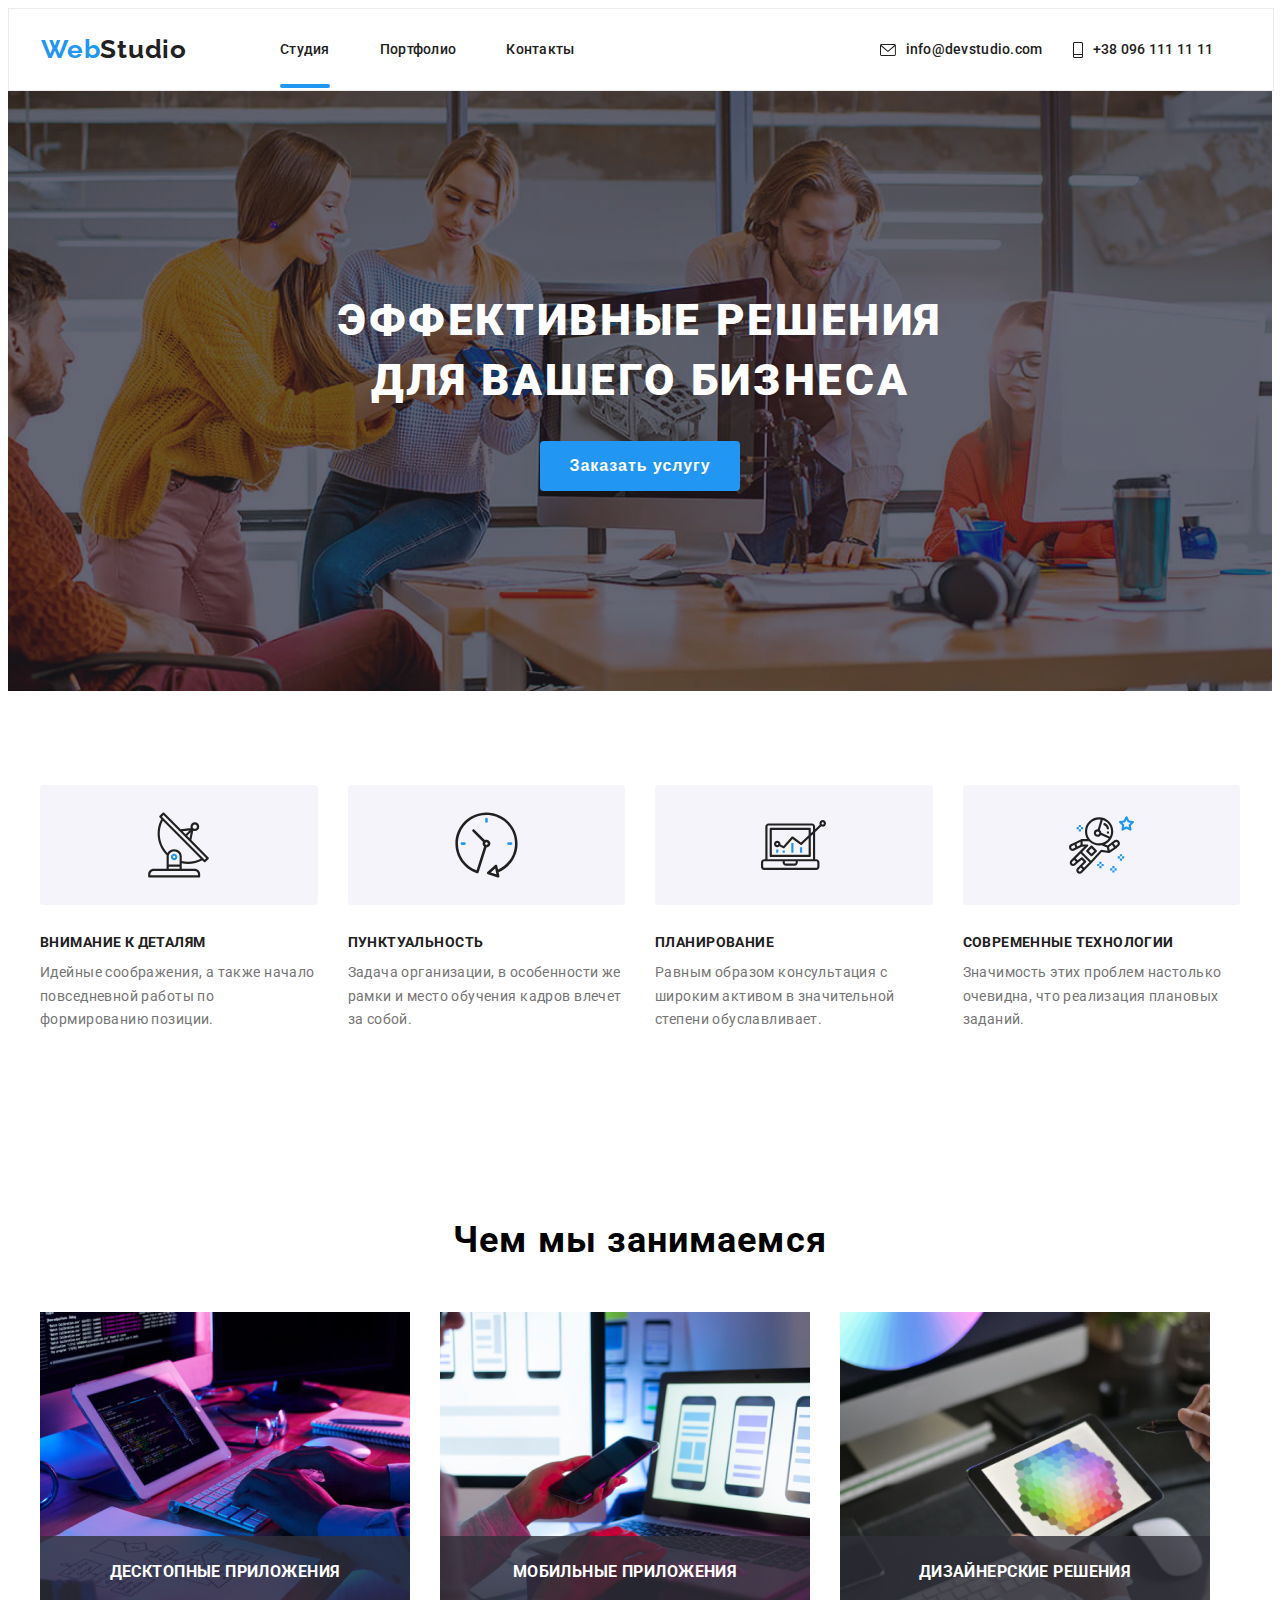
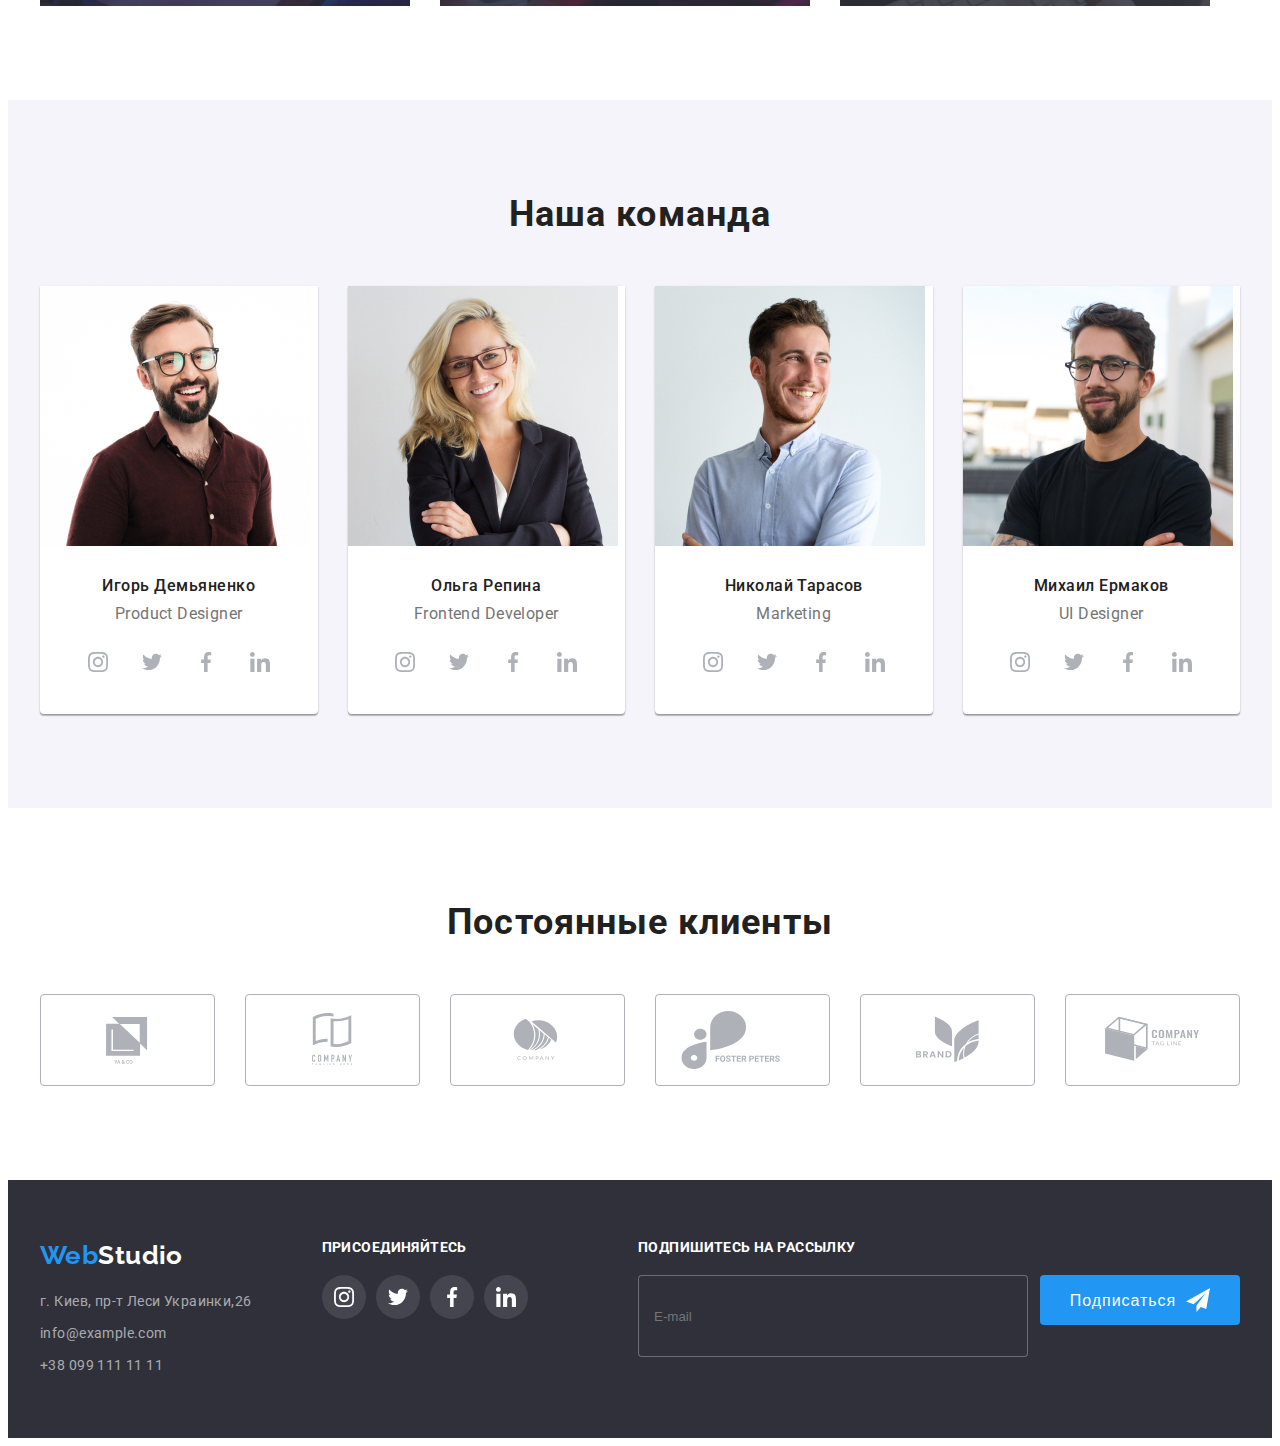
==== commit 3ccfaadc: "HW-08" ====
--- a/index.html
+++ b/index.html
@@ -23,37 +23,43 @@
     <!-- HEADER -->
     <header class="header">
         <div class="header__main-nav conteiner">
-            <h1 class="article">Шапка</h1>
-            <a class="header__title" href=""><span class="header__tab">Web</span>Studio</a>
-            <nav>
-                <ul class="header__site-nav">
+            <div class="header__direction">
+                <h1 class="article">Шапка</h1>
+                <a class="header__title" href=""><span class="header__tab">Web</span>Studio</a>
+            </div>
+            <div class="header__direction">
+                <nav>
+                    <ul class="header__site-nav">
+                        <li class="header__item">
+                            <a class="header__list current" href="./index.html">Студия</a></li>
+                        <li class="header__item">
+                            <a class="header__list" href="./portfolio.html">Портфолио</a></li>
+                        <li class="header__item">
+                            <a class="header__list" href="">Контакты</a></li>
+                    </ul>
+                </nav>
+            </div>
+            <div class="header__direction">
+                <ul class="header__auth-nav">
                     <li class="header__item">
-                        <a class="header__list current" href="./index.html">Студия</a></li>
+                        <a class="header__list header__list--grey" href="info@devstudio.com">
+                            <svg class="header__icon" width="16" height="12">
+                                <use href="./images/icons.svg#envelope"></use>
+                            </svg>info@devstudio.com</a></li>
                     <li class="header__item">
-                        <a class="header__list" href="./portfolio.html">Портфолио</a></li>
-                    <li class="header__item">
-                        <a class="header__list" href="">Контакты</a></li>
+                        <a class="header__list header__list--grey" href="tel:+380961111111">
+                            <svg class="header__icon" width="10" height="16">
+                                <use href="./images/icons.svg#vector"></use>
+                            </svg>+38 096 111 11 11</a>
+                    </li>
                 </ul>
-            </nav>
-            <ul class="header__auth-nav">
-                <li class="header__item">
-                    <a class="header__list header__list--grey" href="info@devstudio.com">
-                        <svg class="header__icon" width="16" height="12">
-                            <use href="./images/icons.svg#envelope"></use>
-                        </svg>info@devstudio.com</a></li>
-                <li class="header__item">
-                    <a class="header__list header__list--grey" href="tel:+380961111111">
-                        <svg class="header__icon" width="10" height="16">
-                            <use href="./images/icons.svg#vector"></use>
-                        </svg>+38 096 111 11 11</a>
-                </li>
-            </ul>
+            </div>
         </div>
     </header>
     <main>
         <!-- HERO -->
         <section class="front hero">
-            <div class="conteiner">
+            <div class="hero__conteiner">
                 <h2 class="hero__title">Эффективные решения для вашего бизнеса</h2>
                 <button type="button"  class="hero__btn" data-modal-open><span class="hero__text">Заказать услугу</span></button>
             </div>
--- a/css/main.min.css
+++ b/css/main.min.css
@@ -1,2 +1,2 @@
-:root{--main-title-color: #ffffff;--main-text-color: #757575;--about-text-color: #212121;--accent-color: #2196F3;--background-color: #2F303A;--accent-navigation-color: rgba(255, 255, 255, 0.6);--group-background-color: #F5F4FA;--border-color: #EEEEEE;--svg-color: #AFB1B8;--background-position: rgba(33, 150, 243, 0.9)}.backdrop{width:100vw;height:100vh;background-color:rgba(0,0,0,0.2);position:fixed;top:0;left:0;-webkit-transition:opacity 250ms, visibility 250ms;transition:opacity 250ms, visibility 250ms}.backdrop.is-hidden .modal{-webkit-transform:scale(0.5) skew(50deg);transform:scale(0.5) skew(50deg)}.is-hidden{visibility:hidden;opacity:0;pointer-events:none}.modal{width:530px;height:580px;background-color:var(--main-title-color);border-radius:4px;position:absolute;padding:40px;top:50%;left:50%;-webkit-transform:scale(1) skew(0) translate(-50%, -50%);transform:scale(1) skew(0) translate(-50%, -50%);-webkit-transition:-webkit-transform 250ms;transition:-webkit-transform 250ms;transition:transform 250ms;transition:transform 250ms, -webkit-transform 250ms}.modal__close{position:absolute;top:8px;right:8px;width:30px;height:30px;background-color:var(--main-title-color);border:1px solid rgba(0,0,0,0.1);border-radius:50%;display:-webkit-box;display:-ms-flexbox;display:flex;-webkit-box-align:center;-ms-flex-align:center;align-items:center;-webkit-box-pack:center;-ms-flex-pack:center;justify-content:center;cursor:pointer;-webkit-transition:fill 250ms linear;transition:fill 250ms linear;-webkit-transition-timing-function:cubic-bezier(0.4, 0, 0.2, 1);transition-timing-function:cubic-bezier(0.4, 0, 0.2, 1)}.modal__close:hover,.modal__close:focus{fill:var(--accent-color)}.modal__title{font-size:20px;line-height:1.15;text-align:center;letter-spacing:0.03em;color:var(--about-text-color);margin-bottom:12px}.modal__input{padding-top:12px;padding-bottom:12px;padding-left:42px;width:100%;height:40px;border:1px solid rgba(33,33,33,0.2);-webkit-box-sizing:border-box;box-sizing:border-box;border-radius:4px;background-color:transparent;outline:none;-webkit-transition:fill 250ms linear;transition:fill 250ms linear;-webkit-transition-timing-function:cubic-bezier(0.4, 0, 0.2, 1);transition-timing-function:cubic-bezier(0.4, 0, 0.2, 1)}.modal__input:focus+.modal__icon{fill:var(--accent-color)}.modal__input:focus{border-color:var(--accent-color)}.modal__wrap{position:relative;margin-top:4px;margin-bottom:10px}.modal__icon{position:absolute;top:50%;-webkit-transform:translateY(-50%);transform:translateY(-50%);left:12px;display:inline-block}.feedback{margin-top:4px;margin-bottom:20px;padding:12px 16px;width:448px;height:120px;left:576px;top:518px;border:1px solid rgba(33,33,33,0.2);-webkit-box-sizing:border-box;box-sizing:border-box;border-radius:4px;resize:none;outline:none}.feedback:focus{border-color:var(--accent-color)}.feedback__forma{display:-webkit-box;display:-ms-flexbox;display:flex;-webkit-box-align:center;-ms-flex-align:center;align-items:center;-webkit-box-pack:center;-ms-flex-pack:center;justify-content:center}.feedback__list{margin-left:8px;font-size:14px;line-height:1.71;letter-spacing:0.03em;display:-webkit-box;display:-ms-flexbox;display:flex;-webkit-box-align:center;-ms-flex-align:center;align-items:center;color:var(--main-text-color)}.feedback__icon{fill:var(--main-title-color)}.feedback__list span{width:16px;height:15px;border:2px solid #000;margin-right:5px;border-radius:2px;display:-webkit-box;display:-ms-flexbox;display:flex;-webkit-box-align:center;-ms-flex-align:center;align-items:center;-webkit-box-pack:center;-ms-flex-pack:center;justify-content:center}.feedback__checkbox:checked+.feedback__list span{background-color:var(--accent-color);border:none}.feedback__checkbox{-webkit-appearance:none;-moz-appearance:none;appearance:none}.feedback__nav{font-size:14px;line-height:1.71;letter-spacing:0.03em;text-decoration-skip-ink:none;text-decoration:underline;color:var(--accent-color)}.feedback__submit{display:-webkit-box;display:-ms-flexbox;display:flex;-webkit-box-pack:center;-ms-flex-pack:center;justify-content:center;margin-top:20px}.feedback__btn{width:200px;height:50px;left:700px;top:430px;color:var(--main-title-color);background-color:var(--accent-color);border-radius:4px;border:none;cursor:pointer}.feedback__text{font-size:16px;line-height:1.87;letter-spacing:0.06em;color:var(--main-title-color)}ul{margin:0px;padding:0px;list-style:none}a{text-decoration:none}body{width:auto;font-family:"Roboto", sans-serif;font-size:14px;letter-spacing:0.03em;color:var(--first-text-color);background-color:var(--main-title-color)}h1,h2,h3,h4,h5,h6,p{margin:0px}img{margin:0px;padding:0px;display:block;max-width:100%;height:auto}.section{padding-top:94px;padding-bottom:94px}.article{display:none}.conteiner{width:100%;margin:0 auto;padding-left:15px;padding-right:15px}@media screen and (min-width: 480px){.conteiner{width:480px}}@media screen and (min-width: 768px){.conteiner{width:768px}}@media screen and (min-width: 1200px){.conteiner{width:1200px}}.header{width:100%;border:1px solid #ECECEC}.header__main-nav{display:-webkit-box;display:-ms-flexbox;display:flex;-webkit-box-align:center;-ms-flex-align:center;align-items:center;-webkit-box-pack:center;-ms-flex-pack:center;justify-content:center}.header__title{font-family:Raleway;font-style:normal;font-weight:bold;font-size:26px;line-height:1.19;letter-spacing:0.03em;color:var(--about-text-color)}.header__title .header__tab{color:var(--accent-color)}.current::after{position:absolute;content:"";width:100%;height:4px;background-color:var(--accent-color);border-radius:10px;left:0;bottom:-31.1px}.header__site-nav{display:-webkit-box;display:-ms-flexbox;display:flex;margin-left:93px}.header__site-nav .header__item{display:block;padding-right:30px;padding-top:30px;padding-bottom:30px}.header__site-nav .header__item+.header__item{margin-left:40px}.header__auth-nav{display:-webkit-box;display:-ms-flexbox;display:flex;margin-left:auto}.header__auth-nav .header__item{padding-right:30px;padding-top:30px;padding-bottom:30px}.header__auth-nav+.header__item{padding-left:40px}.header__auth-nav .header__list--grey{color:var(--main-text-color)}.header__list{font-style:normal;font-weight:500;font-size:14px;line-height:1.14;letter-spacing:0.02em;color:var(--about-text-color);position:relative;-webkit-transition:color 250ms;transition:color 250ms;-webkit-transition-timing-function:cubic-bezier(0.4, 0, 0.2, 1);transition-timing-function:cubic-bezier(0.4, 0, 0.2, 1)}.header__list:focus,.header__list:hover{color:var(--accent-color)}.header__icon{display:inline-block;vertical-align:middle;margin-right:10px;fill:currentColor}.front{margin-left:auto;margin-right:auto;background-color:var(--background-color);background-image:-webkit-gradient(linear, left top, right top, from(rgba(47,48,58,0.4)), to(rgba(47,48,58,0.4))),url(../images/retina/font-mobile-1x.jpg);background-image:linear-gradient(to right, rgba(47,48,58,0.4), rgba(47,48,58,0.4)),url(../images/retina/font-mobile-1x.jpg);background-size:cover;background-position:center;background-repeat:no-repeat}@media (min-device-pixel-ratio: 2), (-webkit-min-device-pixel-ratio: 2), (min-resolution: 192dpi), (min-resolution: 2dppx){.front{background-image:-webkit-gradient(linear, left top, right top, from(rgba(47,48,58,0.4)), to(rgba(47,48,58,0.4))),url(../images/retina/font-mobile-2x.jpg);background-image:linear-gradient(to right, rgba(47,48,58,0.4), rgba(47,48,58,0.4)),url(../images/retina/font-mobile-2x.jpg)}}@media screen and (min-width: 768px){.front{background-image:-webkit-gradient(linear, left top, right top, from(rgba(47,48,58,0.4)), to(rgba(47,48,58,0.4))),url(../images/retina/font-tablet-1x.jpg);background-image:linear-gradient(to right, rgba(47,48,58,0.4), rgba(47,48,58,0.4)),url(../images/retina/font-tablet-1x.jpg)}}@media screen and (min-width: 768px) and (min-device-pixel-ratio: 2), screen and (min-width: 768px) and (-webkit-min-device-pixel-ratio: 2), screen and (min-width: 768px) and (min-resolution: 192dpi), screen and (min-width: 768px) and (min-resolution: 2dppx){.front{background-image:-webkit-gradient(linear, left top, right top, from(rgba(47,48,58,0.4)), to(rgba(47,48,58,0.4))),url(../images/retina/font-tablet-2x.jpg);background-image:linear-gradient(to right, rgba(47,48,58,0.4), rgba(47,48,58,0.4)),url(../images/retina/font-tablet-2x.jpg)}}@media screen and (min-width: 1200px){.front{background-image:-webkit-gradient(linear, left top, right top, from(rgba(47,48,58,0.4)), to(rgba(47,48,58,0.4))),url(../images/retina/font-desktop-1x.jpg);background-image:linear-gradient(to right, rgba(47,48,58,0.4), rgba(47,48,58,0.4)),url(../images/retina/font-desktop-1x.jpg)}}@media screen and (min-width: 1200px) and (min-device-pixel-ratio: 2), screen and (min-width: 1200px) and (-webkit-min-device-pixel-ratio: 2), screen and (min-width: 1200px) and (min-resolution: 192dpi), screen and (min-width: 1200px) and (min-resolution: 2dppx){.front{background-image:-webkit-gradient(linear, left top, right top, from(rgba(47,48,58,0.4)), to(rgba(47,48,58,0.4))),url(../images/retina/font-desktop-2x.jpg);background-image:linear-gradient(to right, rgba(47,48,58,0.4), rgba(47,48,58,0.4)),url(../images/retina/font-desktop-2x.jpg)}}.hero{padding-top:118px;padding-bottom:118px}@media screen and (min-width: 1200px){.hero{padding-top:200px;padding-bottom:200px}}.conteiner{text-align:center}.hero__title{margin:0 auto;width:360px;font-style:normal;font-weight:900;font-size:26px;line-height:1.61;text-align:center;letter-spacing:0.06em;text-transform:uppercase;color:var(--main-title-color)}@media screen and (min-width: 1200px){.hero__title{width:696px;font-size:44px;line-height:1.36}}.hero__btn{margin-top:30px;width:200px;height:50px;left:700px;top:430px;text-align:center;color:var(--main-title-color);background-color:var(--accent-color);border-radius:4px;border:none;cursor:pointer}.hero__text{font-style:normal;font-weight:bold;font-size:16px;line-height:1.87;-webkit-box-align:center;-ms-flex-align:center;align-items:center;text-align:center;letter-spacing:0.06em;color:var(--main-title-color)}.about{margin-top:60px;margin-bottom:60px}@media screen and (min-width: 1200px){.about{margin-top:94px;margin-bottom:94px}}.about__list{margin-bottom:-30px}@media screen and (min-width: 768px){.about__list{display:-webkit-box;display:-ms-flexbox;display:flex;-ms-flex-wrap:wrap;flex-wrap:wrap;margin:-15px}}.about__item{width:100%;margin-bottom:30px}@media screen and (min-width: 768px){.about__item{-ms-flex-preferred-size:calc(100% / 2 - 30px);flex-basis:calc(100% / 2 - 30px);margin:15px}}@media screen and (min-width: 1200px){.about__item{-ms-flex-preferred-size:calc(100% / 4 - 30px);flex-basis:calc(100% / 4 - 30px);margin:15px}}.about__icon{display:-webkit-box;display:-ms-flexbox;display:flex;-webkit-box-pack:center;-ms-flex-pack:center;justify-content:center;-webkit-box-align:center;-ms-flex-align:center;align-items:center;margin-bottom:30px;width:100%;height:120px;background-color:var(--group-background-color);border-radius:4px}.about__title{margin-bottom:10px;color:var(--title-color);font-weight:700;font-size:14px;line-height:1.14;text-transform:uppercase;color:var(--about-text-color)}@media screen and (min-width: 768px){.about__title{text-align:left}}.about__text{font-style:normal;font-weight:normal;font-size:14px;line-height:1.71;text-align:left;letter-spacing:0.03em;color:var(--main-text-color)}.work{display:none}@media screen and (min-width: 1200px){.work{display:block}}.work__title{margin-bottom:50px;font-style:normal;font-weight:bold;font-size:36px;line-height:1.16;text-align:center;letter-spacing:0.03em;-webkit-columns:var(--about-text-color);columns:var(--about-text-color)}.work__list{display:-webkit-box;display:-ms-flexbox;display:flex}.work__list .work__item{width:370px;margin-right:30px;position:relative}.work__list .work__item:nth-child(3n){margin-right:0px}.work__text{position:absolute;bottom:0;font-style:normal;font-weight:bold;font-size:14px;line-height:1.14;text-align:center;text-transform:uppercase;color:var(--main-title-color);background-color:rgba(47,48,58,0.8);width:100%;height:70px}.work__desc{padding-top:27px}.group{background-color:var(--group-background-color);padding-top:60px;padding-bottom:60px}@media screen and (min-width: 1200px){.group{padding-top:94px;padding-bottom:94px}}.group__title{padding-bottom:50px;font-style:normal;font-weight:bold;font-size:36px;line-height:1.16;text-align:center;letter-spacing:0.03em;color:var(--about-text-color)}.group__list{margin-bottom:-30px}@media screen and (min-width: 768px){.group__list{display:-webkit-box;display:-ms-flexbox;display:flex;-ms-flex-wrap:wrap;flex-wrap:wrap;margin:-15px}}@media screen and (min-width: 1200px){.group__list{display:-webkit-box;display:-ms-flexbox;display:flex;-ms-flex-wrap:wrap;flex-wrap:wrap}}.group__item{width:100%;margin-bottom:30px;background-color:var(--main-title-color);-webkit-box-shadow:0px 1px 3px rgba(0,0,0,0.12),0px 1px 1px rgba(0,0,0,0.14),0px 2px 1px rgba(0,0,0,0.2);box-shadow:0px 1px 3px rgba(0,0,0,0.12),0px 1px 1px rgba(0,0,0,0.14),0px 2px 1px rgba(0,0,0,0.2);border-radius:0px 0px 4px 4px;text-align:center}@media screen and (min-width: 768px){.group__item{-ms-flex-preferred-size:calc(100% / 2 - 30px);flex-basis:calc(100% / 2 - 30px);margin:15px}}@media screen and (min-width: 1200px){.group__item{-ms-flex-preferred-size:calc(100% / 4 - 30px);flex-basis:calc(100% / 4 - 30px)}}.division{padding-top:30px;padding-bottom:30px}.division__title{margin-bottom:10px;font-style:normal;font-weight:500;font-size:16px;line-height:1.19;text-align:center;letter-spacing:0.03em;color:var(--about-text-color)}.division__text{margin-bottom:16px;font-style:normal;font-weight:normal;font-size:16px;line-height:1.18;text-align:center;color:var(--main-text-color)}.division__list{display:-webkit-box;display:-ms-flexbox;display:flex;-webkit-box-pack:center;-ms-flex-pack:center;justify-content:center}.division__item{width:44px;height:44px}.division__item+.division__item{margin-left:10px}.division__link{width:100%;height:100%;border-radius:50%;display:-webkit-box;display:-ms-flexbox;display:flex;-webkit-box-align:center;-ms-flex-align:center;align-items:center;-webkit-box-pack:center;-ms-flex-pack:center;justify-content:center;color:var(--svg-color);-webkit-transition:color 250ms, background-color 250ms;transition:color 250ms, background-color 250ms;-webkit-transition-timing-function:cubic-bezier(0.4, 0, 0.2, 1);transition-timing-function:cubic-bezier(0.4, 0, 0.2, 1)}.division__link:focus,.division__link:hover{background-color:var(--accent-color);color:var(--main-title-color)}.division__icon{fill:currentColor}.client{padding-top:60px;padding-bottom:60px}@media screen and (min-width: 1200px){.client{padding-top:94px;padding-bottom:94px}}.client__title{margin-bottom:50px;font-style:normal;font-weight:bold;font-size:36px;line-height:1.16;text-align:center;letter-spacing:0.03em;color:var(--about-text-color)}@media screen and (min-width: 320px){.client-list{display:-webkit-box;display:-ms-flexbox;display:flex;-ms-flex-wrap:wrap;flex-wrap:wrap;margin:-15px}}.client-item{width:100%}@media screen and (min-width: 320px){.client-item{-ms-flex-preferred-size:calc(100% / 2 - 30px);flex-basis:calc(100% / 2 - 30px);margin:15px}}@media screen and (min-width: 768px){.client-item{-ms-flex-preferred-size:calc(100% / 3 - 30px);flex-basis:calc(100% / 3 - 30px)}}@media screen and (min-width: 1200px){.client-item{-ms-flex-preferred-size:calc(100% / 6 - 30px);flex-basis:calc(100% / 6 - 30px)}}.client-link{display:-webkit-box;display:-ms-flexbox;display:flex;-webkit-box-align:center;-ms-flex-align:center;align-items:center;-webkit-box-pack:center;-ms-flex-pack:center;justify-content:center;max-width:226spx;height:92px;border:1px solid var(--svg-color);-webkit-box-sizing:border-box;box-sizing:border-box;border-radius:4px;fill:var(--svg-color);-webkit-transition:fill 250ms;transition:fill 250ms;-webkit-transition-timing-function:cubic-bezier(0.4, 0, 0.2, 1);transition-timing-function:cubic-bezier(0.4, 0, 0.2, 1)}.client-link:hover,.client-link:focus{border-color:var(--accent-color);fill:var(--accent-color)}.client-icon{width:100%}.footer{padding-top:60px;padding-bottom:60px;background-color:var(--background-color)}@media screen and (min-width: 1200px){.footer__contein{display:-webkit-box;display:-ms-flexbox;display:flex;-webkit-box-pack:justify;-ms-flex-pack:justify;justify-content:space-between}}@media screen and (min-width: 768px) and (max-width: 1199px){.footer__tablet{display:-webkit-box;display:-ms-flexbox;display:flex;-webkit-box-align:baseline;-ms-flex-align:baseline;align-items:baseline;-ms-flex-pack:distribute;justify-content:space-around}}@media screen and (min-width: 1200px){.footer__tablet{display:-webkit-box;display:-ms-flexbox;display:flex}}.footer__flex{display:-webkit-box;display:-ms-flexbox;display:flex;-webkit-box-orient:vertical;-webkit-box-direction:normal;-ms-flex-direction:column;flex-direction:column}.footer__flex .footer__item{padding-bottom:20px}@media screen and (max-width: 1199px){.footer__flex{text-align:center;margin-bottom:60px}}.footer__item{font-family:Raleway;font-weight:700;font-size:26px;line-height:1.19;color:var(--main-title-color)}.footer__item .footer__tab{color:var(--accent-color)}.address__item+.address__item{margin-top:8px}.address__link{font-style:normal;font-weight:normal;font-size:14px;line-height:1.71;letter-spacing:0.03em;color:var(--accent-navigation-color);-webkit-transition:color 250ms;transition:color 250ms;-webkit-transition-timing-function:cubic-bezier(0.4, 0, 0.2, 1);transition-timing-function:cubic-bezier(0.4, 0, 0.2, 1)}.address__link:hover,.address__link:focus{color:var(--main-title-color)}@media screen and (max-width: 1199px){.contain{text-align:center;margin-bottom:60px}}@media screen and (min-width: 1200px){.contain{margin-left:70px}}.contein__title{margin-bottom:20px;margin-right:auto;margin-left:auto;font-style:normal;font-weight:bold;font-size:14px;line-height:1.14;letter-spacing:0.03em;text-transform:uppercase;color:var(--main-title-color)}.contein__list{display:-webkit-box;display:-ms-flexbox;display:flex}@media screen and (max-width: 1199px){.contein__list{-webkit-box-pack:center;-ms-flex-pack:center;justify-content:center}}.contein__item{width:44px;height:44px}.contein__item+.contein__item{margin-left:10px}.contein__link{width:100%;height:100%;border-radius:50%;display:-webkit-box;display:-ms-flexbox;display:flex;-webkit-box-align:center;-ms-flex-align:center;align-items:center;-webkit-box-pack:center;-ms-flex-pack:center;justify-content:center;background:rgba(255,255,255,0.1);color:var(--main-title-color);-webkit-transition:color 250ms, background-color 250ms;transition:color 250ms, background-color 250ms;-webkit-transition-timing-function:cubic-bezier(0.4, 0, 0.2, 1);transition-timing-function:cubic-bezier(0.4, 0, 0.2, 1)}.contein__link:focus,.contein__link:hover{background-color:var(--accent-color);color:var(--main-title-color)}.contein__icon{fill:currentColor}@media screen and (max-width: 1199px){.exile{text-align:center}}.exile__title{margin-bottom:20px;font-style:normal;font-weight:bold;font-size:14px;line-height:1.14;letter-spacing:0.03em;text-transform:uppercase;color:var(--main-title-color)}@media screen and (min-width: 1200px){.forma{display:-webkit-box;display:-ms-flexbox;display:flex}}.forma__item{margin-bottom:20px;padding:15px;width:100%;height:50px;left:815px;top:2787px;color:var(--main-title-color);border:1px solid rgba(255,255,255,0.3);border-radius:4px;background-color:var(--background-color);outline:none}.forma__item:focus{border-color:var(--accent-color)}@media screen and (min-width: 480px){.forma__item{width:450px}}@media screen and (min-width: 1200px){.forma__item{width:358px}}@media screen and (min-width: 1200px){.forma__item{margin-right:12px}}.forma__btn{width:200px;height:50px;left:700px;top:430px;color:var(--main-title-color);background-color:var(--accent-color);border-radius:4px;border:none;cursor:pointer;font-size:16px;line-height:1.87;display:-webkit-inline-box;display:-ms-inline-flexbox;display:inline-flex;-webkit-box-align:center;-ms-flex-align:center;align-items:center;-webkit-box-pack:center;-ms-flex-pack:center;justify-content:center;letter-spacing:0.06em}.forma__icon{margin-left:10px;width:24px;height:24px;fill:var(--main-title-color)}.services__list{display:-webkit-box;display:-ms-flexbox;display:flex;-webkit-box-pack:center;-ms-flex-pack:center;justify-content:center;margin-bottom:50px}.services__list .services__item :nth-child(-n+4){margin-right:8px}.services__list .button{font-style:normal;font-weight:500;font-size:16px;line-height:1.62;letter-spacing:0.03em}.services__list .button:hover,.services__list .button:focus{color:var(--main-title-color);background-color:var(--accent-color);-webkit-box-shadow:0px 3px 1px rgba(0,0,0,0.1),0px 1px 2px rgba(0,0,0,0.08),0px 2px 2px rgba(0,0,0,0.12);box-shadow:0px 3px 1px rgba(0,0,0,0.1),0px 1px 2px rgba(0,0,0,0.08),0px 2px 2px rgba(0,0,0,0.12)}.services__btn{width:73px;height:38px;left:865px;top:174px;background-color:var(--group-background-color);border-radius:4px;border:none;cursor:pointer;-webkit-transition:color 250ms, background-color 250ms;transition:color 250ms, background-color 250ms;-webkit-transition-timing-function:cubic-bezier(0.4, 0, 0.2, 1);transition-timing-function:cubic-bezier(0.4, 0, 0.2, 1)}.services__site{width:128px;height:38px;left:576px;top:174px;background-color:var(--group-background-color);border-radius:4px;border:none;cursor:pointer;-webkit-transition:color 250ms, background-color 250ms;transition:color 250ms, background-color 250ms;-webkit-transition-timing-function:cubic-bezier(0.4, 0, 0.2, 1);transition-timing-function:cubic-bezier(0.4, 0, 0.2, 1)}.services__app{width:145px;height:38px;left:576px;top:174px;background-color:var(--group-background-color);border-radius:4px;border:none;cursor:pointer;-webkit-transition:color 250ms, background-color 250ms;transition:color 250ms, background-color 250ms;-webkit-transition-timing-function:cubic-bezier(0.4, 0, 0.2, 1);transition-timing-function:cubic-bezier(0.4, 0, 0.2, 1)}.services__design{width:103px;height:38px;left:865px;top:174px;background-color:var(--group-background-color);border-radius:4px;border:none;cursor:pointer;-webkit-transition:color 250ms, background-color 250ms;transition:color 250ms, background-color 250ms;-webkit-transition-timing-function:cubic-bezier(0.4, 0, 0.2, 1);transition-timing-function:cubic-bezier(0.4, 0, 0.2, 1)}.services__marketing{width:130px;height:38px;left:976px;top:174px;background-color:var(--group-background-color);border-radius:4px;border:none;cursor:pointer;-webkit-transition:color 250ms, background-color 250ms;transition:color 250ms, background-color 250ms;-webkit-transition-timing-function:cubic-bezier(0.4, 0, 0.2, 1);transition-timing-function:cubic-bezier(0.4, 0, 0.2, 1)}.order__list{display:-webkit-box;display:-ms-flexbox;display:flex;-ms-flex-wrap:wrap;flex-wrap:wrap}.order__item{width:370px;margin-right:30px}.order__item:nth-child(-n+6){margin-bottom:30px}.order__item:nth-child(3n){margin-right:0px}.order__item:hover{-webkit-box-shadow:0px 1px 1px rgba(0,0,0,0.12),0px 4px 4px rgba(0,0,0,0.06),1px 4px 6px rgba(0,0,0,0.16);box-shadow:0px 1px 1px rgba(0,0,0,0.12),0px 4px 4px rgba(0,0,0,0.06),1px 4px 6px rgba(0,0,0,0.16)}.order__item:hover .cards__text{-webkit-transform:translateY(0);transform:translateY(0)}.cards{position:relative;overflow:hidden}.cards__point{cursor:pointer}.cards__text{position:absolute;top:0;left:0;padding:63px 24px;font-size:18px;line-height:1.56;letter-spacing:0.03em;color:var(--main-title-color);background-color:rgba(33,150,243,0.9);height:100%;-webkit-transform:translateY(100%);transform:translateY(100%);-webkit-transition:-webkit-transform 250ms;transition:-webkit-transform 250ms;transition:transform 250ms;transition:transform 250ms, -webkit-transform 250ms;-webkit-transition-timing-function:cubic-bezier(0.4, 0, 0.2, 1);transition-timing-function:cubic-bezier(0.4, 0, 0.2, 1)}.parter{padding-top:20px;padding-bottom:20px;padding-left:24px;padding-right:24px;border:1px solid #EEEEEE;-webkit-box-sizing:border-box;box-sizing:border-box}.parter__item{margin-bottom:4px;font-weight:700;font-size:18px;line-height:2;letter-spacing:0.06em;color:var(--about-text-color)}.parter__text{font-size:16px;line-height:1.87;letter-spacing:0.03em;color:var(--main-text-color)}
+:root{--main-title-color: #ffffff;--main-text-color: #757575;--about-text-color: #212121;--accent-color: #2196F3;--background-color: #2F303A;--accent-navigation-color: rgba(255, 255, 255, 0.6);--group-background-color: #F5F4FA;--border-color: #EEEEEE;--svg-color: #AFB1B8;--background-position: rgba(33, 150, 243, 0.9)}.backdrop{width:100vw;height:100vh;background-color:rgba(0,0,0,0.2);position:fixed;top:0;left:0;-webkit-transition:opacity 250ms, visibility 250ms;transition:opacity 250ms, visibility 250ms}.backdrop.is-hidden .modal{-webkit-transform:scale(0.5) skew(50deg);transform:scale(0.5) skew(50deg)}.is-hidden{visibility:hidden;opacity:0;pointer-events:none}.modal{width:530px;height:580px;background-color:var(--main-title-color);border-radius:4px;position:absolute;padding:40px;top:50%;left:50%;-webkit-transform:scale(1) skew(0) translate(-50%, -50%);transform:scale(1) skew(0) translate(-50%, -50%);-webkit-transition:-webkit-transform 250ms;transition:-webkit-transform 250ms;transition:transform 250ms;transition:transform 250ms, -webkit-transform 250ms}.modal__close{position:absolute;top:8px;right:8px;width:30px;height:30px;background-color:var(--main-title-color);border:1px solid rgba(0,0,0,0.1);border-radius:50%;display:-webkit-box;display:-ms-flexbox;display:flex;-webkit-box-align:center;-ms-flex-align:center;align-items:center;-webkit-box-pack:center;-ms-flex-pack:center;justify-content:center;cursor:pointer;-webkit-transition:fill 250ms linear;transition:fill 250ms linear;-webkit-transition-timing-function:cubic-bezier(0.4, 0, 0.2, 1);transition-timing-function:cubic-bezier(0.4, 0, 0.2, 1)}.modal__close:hover,.modal__close:focus{fill:var(--accent-color)}.modal__title{font-size:20px;line-height:1.15;text-align:center;letter-spacing:0.03em;color:var(--about-text-color);margin-bottom:12px}.modal__input{padding-top:12px;padding-bottom:12px;padding-left:42px;width:100%;height:40px;border:1px solid rgba(33,33,33,0.2);-webkit-box-sizing:border-box;box-sizing:border-box;border-radius:4px;background-color:transparent;outline:none;-webkit-transition:fill 250ms linear;transition:fill 250ms linear;-webkit-transition-timing-function:cubic-bezier(0.4, 0, 0.2, 1);transition-timing-function:cubic-bezier(0.4, 0, 0.2, 1)}.modal__input:focus+.modal__icon{fill:var(--accent-color)}.modal__input:focus{border-color:var(--accent-color)}.modal__wrap{position:relative;margin-top:4px;margin-bottom:10px}.modal__icon{position:absolute;top:50%;-webkit-transform:translateY(-50%);transform:translateY(-50%);left:12px;display:inline-block}.feedback{margin-top:4px;margin-bottom:20px;padding:12px 16px;width:448px;height:120px;left:576px;top:518px;border:1px solid rgba(33,33,33,0.2);-webkit-box-sizing:border-box;box-sizing:border-box;border-radius:4px;resize:none;outline:none}.feedback:focus{border-color:var(--accent-color)}.feedback__forma{display:-webkit-box;display:-ms-flexbox;display:flex;-webkit-box-align:center;-ms-flex-align:center;align-items:center;-webkit-box-pack:center;-ms-flex-pack:center;justify-content:center}.feedback__list{margin-left:8px;font-size:14px;line-height:1.71;letter-spacing:0.03em;display:-webkit-box;display:-ms-flexbox;display:flex;-webkit-box-align:center;-ms-flex-align:center;align-items:center;color:var(--main-text-color)}.feedback__icon{fill:var(--main-title-color)}.feedback__list span{width:16px;height:15px;border:2px solid #000;margin-right:5px;border-radius:2px;display:-webkit-box;display:-ms-flexbox;display:flex;-webkit-box-align:center;-ms-flex-align:center;align-items:center;-webkit-box-pack:center;-ms-flex-pack:center;justify-content:center}.feedback__checkbox:checked+.feedback__list span{background-color:var(--accent-color);border:none}.feedback__checkbox{-webkit-appearance:none;-moz-appearance:none;appearance:none}.feedback__nav{font-size:14px;line-height:1.71;letter-spacing:0.03em;text-decoration-skip-ink:none;text-decoration:underline;color:var(--accent-color)}.feedback__submit{display:-webkit-box;display:-ms-flexbox;display:flex;-webkit-box-pack:center;-ms-flex-pack:center;justify-content:center;margin-top:20px}.feedback__btn{width:200px;height:50px;left:700px;top:430px;color:var(--main-title-color);background-color:var(--accent-color);border-radius:4px;border:none;cursor:pointer}.feedback__text{font-size:16px;line-height:1.87;letter-spacing:0.06em;color:var(--main-title-color)}ul{margin:0px;padding:0px;list-style:none}a{text-decoration:none}body{width:auto;font-family:"Roboto", sans-serif;font-size:14px;letter-spacing:0.03em;color:var(--first-text-color);background-color:var(--main-title-color)}h1,h2,h3,h4,h5,h6,p{margin:0px}img{margin:0px;padding:0px;display:block;max-width:100%;height:auto}.section{padding-top:94px;padding-bottom:94px}.article{display:none}.conteiner{width:100%;margin:0 auto;padding-left:15px;padding-right:15px}@media screen and (min-width: 480px){.conteiner{width:480px}}@media screen and (min-width: 768px){.conteiner{width:768px}}@media screen and (min-width: 1200px){.conteiner{width:1200px}}.header{width:100%;border:1px solid #ECECEC}.header__main-nav{display:-webkit-box;display:-ms-flexbox;display:flex;-webkit-box-align:center;-ms-flex-align:center;align-items:center}@media screen and (min-width: 768px) and (max-width: 1199px){.header__main-nav{-webkit-box-pack:justify;-ms-flex-pack:justify;justify-content:space-between}}.header__title{font-family:Raleway;font-style:normal;font-weight:bold;font-size:26px;line-height:1.19;letter-spacing:0.03em;color:var(--about-text-color)}.header__title .header__tab{color:var(--accent-color)}.current::after{position:absolute;content:"";width:100%;height:4px;background-color:var(--accent-color);border-radius:10px;left:0;bottom:-31.1px}.header__site-nav{display:none}@media screen and (min-width: 768px){.header__site-nav{display:-webkit-box;display:-ms-flexbox;display:flex;padding-top:32px;padding-bottom:32px}.header__site-nav .header__item:not(:last-child){margin-right:50px}}@media screen and (min-width: 1200px){.header__site-nav{margin-left:93px}}.header__auth-nav{display:none}@media screen and (min-width: 768px) and (max-width: 1199px){.header__auth-nav{display:-webkit-box;display:-ms-flexbox;display:flex;-webkit-box-orient:vertical;-webkit-box-direction:normal;-ms-flex-direction:column;flex-direction:column;-webkit-box-align:start;-ms-flex-align:start;align-items:flex-start}.header__auth-nav .header__item:last-child{margin-top:10px}}@media screen and (min-width: 1200px){.header__auth-nav{display:-webkit-box;display:-ms-flexbox;display:flex;margin-left:305px}.header__auth-nav .header__item:last-child{margin-left:30px}}.header__list{font-style:normal;font-weight:500;font-size:14px;line-height:1.14;letter-spacing:0.02em;color:var(--about-text-color);position:relative;-webkit-transition:color 250ms;transition:color 250ms;-webkit-transition-timing-function:cubic-bezier(0.4, 0, 0.2, 1);transition-timing-function:cubic-bezier(0.4, 0, 0.2, 1)}.header__list:focus,.header__list:hover{color:var(--accent-color)}.header__icon{display:inline-block;vertical-align:middle;margin-right:10px;fill:currentColor}.front{margin-left:auto;margin-right:auto;background-color:var(--background-color);background-image:-webkit-gradient(linear, left top, right top, from(rgba(47,48,58,0.4)), to(rgba(47,48,58,0.4))),url(../images/retina/font-mobile-1x.jpg);background-image:linear-gradient(to right, rgba(47,48,58,0.4), rgba(47,48,58,0.4)),url(../images/retina/font-mobile-1x.jpg);background-size:cover;background-position:center;background-repeat:no-repeat}@media (min-device-pixel-ratio: 2), (-webkit-min-device-pixel-ratio: 2), (min-resolution: 192dpi), (min-resolution: 2dppx){.front{background-image:-webkit-gradient(linear, left top, right top, from(rgba(47,48,58,0.4)), to(rgba(47,48,58,0.4))),url(../images/retina/font-mobile-2x.jpg);background-image:linear-gradient(to right, rgba(47,48,58,0.4), rgba(47,48,58,0.4)),url(../images/retina/font-mobile-2x.jpg)}}@media screen and (min-width: 768px){.front{background-image:-webkit-gradient(linear, left top, right top, from(rgba(47,48,58,0.4)), to(rgba(47,48,58,0.4))),url(../images/retina/font-tablet-1x.jpg);background-image:linear-gradient(to right, rgba(47,48,58,0.4), rgba(47,48,58,0.4)),url(../images/retina/font-tablet-1x.jpg)}}@media screen and (min-width: 768px) and (min-device-pixel-ratio: 2), screen and (min-width: 768px) and (-webkit-min-device-pixel-ratio: 2), screen and (min-width: 768px) and (min-resolution: 192dpi), screen and (min-width: 768px) and (min-resolution: 2dppx){.front{background-image:-webkit-gradient(linear, left top, right top, from(rgba(47,48,58,0.4)), to(rgba(47,48,58,0.4))),url(../images/retina/font-tablet-2x.jpg);background-image:linear-gradient(to right, rgba(47,48,58,0.4), rgba(47,48,58,0.4)),url(../images/retina/font-tablet-2x.jpg)}}@media screen and (min-width: 1200px){.front{background-image:-webkit-gradient(linear, left top, right top, from(rgba(47,48,58,0.4)), to(rgba(47,48,58,0.4))),url(../images/retina/font-desktop-1x.jpg);background-image:linear-gradient(to right, rgba(47,48,58,0.4), rgba(47,48,58,0.4)),url(../images/retina/font-desktop-1x.jpg)}}@media screen and (min-width: 1200px) and (min-device-pixel-ratio: 2), screen and (min-width: 1200px) and (-webkit-min-device-pixel-ratio: 2), screen and (min-width: 1200px) and (min-resolution: 192dpi), screen and (min-width: 1200px) and (min-resolution: 2dppx){.front{background-image:-webkit-gradient(linear, left top, right top, from(rgba(47,48,58,0.4)), to(rgba(47,48,58,0.4))),url(../images/retina/font-desktop-2x.jpg);background-image:linear-gradient(to right, rgba(47,48,58,0.4), rgba(47,48,58,0.4)),url(../images/retina/font-desktop-2x.jpg)}}.hero{padding-top:118px;padding-bottom:118px}@media screen and (min-width: 1200px){.hero{padding-top:200px;padding-bottom:200px}}.hero__conteiner{text-align:center}.hero__title{margin:0 auto;width:360px;font-style:normal;font-weight:900;font-size:26px;line-height:1.61;text-align:center;letter-spacing:0.06em;text-transform:uppercase;color:var(--main-title-color)}@media screen and (min-width: 1200px){.hero__title{width:696px;font-size:44px;line-height:1.36}}.hero__btn{margin-top:30px;width:200px;height:50px;left:700px;top:430px;text-align:center;color:var(--main-title-color);background-color:var(--accent-color);border-radius:4px;border:none;cursor:pointer}.hero__text{font-style:normal;font-weight:bold;font-size:16px;line-height:1.87;-webkit-box-align:center;-ms-flex-align:center;align-items:center;text-align:center;letter-spacing:0.06em;color:var(--main-title-color)}.about{margin-top:60px;margin-bottom:60px}@media screen and (min-width: 1200px){.about{margin-top:94px;margin-bottom:94px}}.about__list{margin-bottom:-30px}@media screen and (min-width: 768px){.about__list{display:-webkit-box;display:-ms-flexbox;display:flex;-ms-flex-wrap:wrap;flex-wrap:wrap;margin:-15px}}.about__item{width:100%;margin-bottom:30px}@media screen and (min-width: 768px){.about__item{-ms-flex-preferred-size:calc(100% / 2 - 30px);flex-basis:calc(100% / 2 - 30px);margin:15px}}@media screen and (min-width: 1200px){.about__item{-ms-flex-preferred-size:calc(100% / 4 - 30px);flex-basis:calc(100% / 4 - 30px);margin:15px}}.about__icon{display:-webkit-box;display:-ms-flexbox;display:flex;-webkit-box-pack:center;-ms-flex-pack:center;justify-content:center;-webkit-box-align:center;-ms-flex-align:center;align-items:center;margin-bottom:30px;width:100%;height:120px;background-color:var(--group-background-color);border-radius:4px}.about__title{margin-bottom:10px;color:var(--title-color);font-weight:700;font-size:14px;line-height:1.14;text-transform:uppercase;color:var(--about-text-color)}@media screen and (min-width: 768px){.about__title{text-align:left}}.about__text{font-style:normal;font-weight:normal;font-size:14px;line-height:1.71;text-align:left;letter-spacing:0.03em;color:var(--main-text-color)}.work{display:none}@media screen and (min-width: 1200px){.work{display:block}}.work__title{margin-bottom:50px;font-style:normal;font-weight:bold;font-size:36px;line-height:1.16;text-align:center;letter-spacing:0.03em;-webkit-columns:var(--about-text-color);columns:var(--about-text-color)}.work__list{display:-webkit-box;display:-ms-flexbox;display:flex}.work__list .work__item{width:370px;margin-right:30px;position:relative}.work__list .work__item:nth-child(3n){margin-right:0px}.work__text{position:absolute;bottom:0;font-style:normal;font-weight:bold;font-size:14px;line-height:1.14;text-align:center;text-transform:uppercase;color:var(--main-title-color);background-color:rgba(47,48,58,0.8);width:100%;height:70px}.work__desc{padding-top:27px}.group{background-color:var(--group-background-color);padding-top:60px;padding-bottom:60px}@media screen and (min-width: 1200px){.group{padding-top:94px;padding-bottom:94px}}.group__title{padding-bottom:50px;font-style:normal;font-weight:bold;font-size:36px;line-height:1.16;text-align:center;letter-spacing:0.03em;color:var(--about-text-color)}.group__list{margin-bottom:-30px}@media screen and (min-width: 768px){.group__list{display:-webkit-box;display:-ms-flexbox;display:flex;-ms-flex-wrap:wrap;flex-wrap:wrap;margin:-15px}}@media screen and (min-width: 1200px){.group__list{display:-webkit-box;display:-ms-flexbox;display:flex;-ms-flex-wrap:wrap;flex-wrap:wrap}}.group__item{width:100%;margin-bottom:30px;background-color:var(--main-title-color);-webkit-box-shadow:0px 1px 3px rgba(0,0,0,0.12),0px 1px 1px rgba(0,0,0,0.14),0px 2px 1px rgba(0,0,0,0.2);box-shadow:0px 1px 3px rgba(0,0,0,0.12),0px 1px 1px rgba(0,0,0,0.14),0px 2px 1px rgba(0,0,0,0.2);border-radius:0px 0px 4px 4px;text-align:center}@media screen and (min-width: 768px){.group__item{-ms-flex-preferred-size:calc(100% / 2 - 30px);flex-basis:calc(100% / 2 - 30px);margin:15px}}@media screen and (min-width: 1200px){.group__item{-ms-flex-preferred-size:calc(100% / 4 - 30px);flex-basis:calc(100% / 4 - 30px)}}.division{padding-top:30px;padding-bottom:30px}.division__title{margin-bottom:10px;font-style:normal;font-weight:500;font-size:16px;line-height:1.19;text-align:center;letter-spacing:0.03em;color:var(--about-text-color)}.division__text{margin-bottom:16px;font-style:normal;font-weight:normal;font-size:16px;line-height:1.18;text-align:center;color:var(--main-text-color)}.division__list{display:-webkit-box;display:-ms-flexbox;display:flex;-webkit-box-pack:center;-ms-flex-pack:center;justify-content:center}.division__item{width:44px;height:44px}.division__item+.division__item{margin-left:10px}.division__link{width:100%;height:100%;border-radius:50%;display:-webkit-box;display:-ms-flexbox;display:flex;-webkit-box-align:center;-ms-flex-align:center;align-items:center;-webkit-box-pack:center;-ms-flex-pack:center;justify-content:center;color:var(--svg-color);-webkit-transition:color 250ms, background-color 250ms;transition:color 250ms, background-color 250ms;-webkit-transition-timing-function:cubic-bezier(0.4, 0, 0.2, 1);transition-timing-function:cubic-bezier(0.4, 0, 0.2, 1)}.division__link:focus,.division__link:hover{background-color:var(--accent-color);color:var(--main-title-color)}.division__icon{fill:currentColor}.client{padding-top:60px;padding-bottom:60px}@media screen and (min-width: 1200px){.client{padding-top:94px;padding-bottom:94px}}.client__title{margin-bottom:50px;font-style:normal;font-weight:bold;font-size:36px;line-height:1.16;text-align:center;letter-spacing:0.03em;color:var(--about-text-color)}@media screen and (min-width: 320px){.client-list{display:-webkit-box;display:-ms-flexbox;display:flex;-ms-flex-wrap:wrap;flex-wrap:wrap;margin:-15px}}.client-item{width:100%}@media screen and (min-width: 320px){.client-item{-ms-flex-preferred-size:calc(100% / 2 - 30px);flex-basis:calc(100% / 2 - 30px);margin:15px}}@media screen and (min-width: 768px){.client-item{-ms-flex-preferred-size:calc(100% / 3 - 30px);flex-basis:calc(100% / 3 - 30px)}}@media screen and (min-width: 1200px){.client-item{-ms-flex-preferred-size:calc(100% / 6 - 30px);flex-basis:calc(100% / 6 - 30px)}}.client-link{display:-webkit-box;display:-ms-flexbox;display:flex;-webkit-box-align:center;-ms-flex-align:center;align-items:center;-webkit-box-pack:center;-ms-flex-pack:center;justify-content:center;max-width:226spx;height:92px;border:1px solid var(--svg-color);-webkit-box-sizing:border-box;box-sizing:border-box;border-radius:4px;fill:var(--svg-color);-webkit-transition:fill 250ms;transition:fill 250ms;-webkit-transition-timing-function:cubic-bezier(0.4, 0, 0.2, 1);transition-timing-function:cubic-bezier(0.4, 0, 0.2, 1)}.client-link:hover,.client-link:focus{border-color:var(--accent-color);fill:var(--accent-color)}.client-icon{width:100%}.footer{padding-top:60px;padding-bottom:60px;background-color:var(--background-color)}@media screen and (min-width: 1200px){.footer__contein{display:-webkit-box;display:-ms-flexbox;display:flex;-webkit-box-pack:justify;-ms-flex-pack:justify;justify-content:space-between}}@media screen and (min-width: 768px) and (max-width: 1199px){.footer__tablet{display:-webkit-box;display:-ms-flexbox;display:flex;-webkit-box-align:baseline;-ms-flex-align:baseline;align-items:baseline;-ms-flex-pack:distribute;justify-content:space-around}}@media screen and (min-width: 1200px){.footer__tablet{display:-webkit-box;display:-ms-flexbox;display:flex}}.footer__flex{display:-webkit-box;display:-ms-flexbox;display:flex;-webkit-box-orient:vertical;-webkit-box-direction:normal;-ms-flex-direction:column;flex-direction:column}.footer__flex .footer__item{padding-bottom:20px}@media screen and (max-width: 1199px){.footer__flex{text-align:center;margin-bottom:60px}}.footer__item{font-family:Raleway;font-weight:700;font-size:26px;line-height:1.19;color:var(--main-title-color)}.footer__item .footer__tab{color:var(--accent-color)}.address__item+.address__item{margin-top:8px}.address__link{font-style:normal;font-weight:normal;font-size:14px;line-height:1.71;letter-spacing:0.03em;color:var(--accent-navigation-color);-webkit-transition:color 250ms;transition:color 250ms;-webkit-transition-timing-function:cubic-bezier(0.4, 0, 0.2, 1);transition-timing-function:cubic-bezier(0.4, 0, 0.2, 1)}.address__link:hover,.address__link:focus{color:var(--main-title-color)}@media screen and (max-width: 1199px){.contain{text-align:center;margin-bottom:60px}}@media screen and (min-width: 1200px){.contain{margin-left:70px}}.contein__title{margin-bottom:20px;margin-right:auto;margin-left:auto;font-style:normal;font-weight:bold;font-size:14px;line-height:1.14;letter-spacing:0.03em;text-transform:uppercase;color:var(--main-title-color)}.contein__list{display:-webkit-box;display:-ms-flexbox;display:flex}@media screen and (max-width: 1199px){.contein__list{-webkit-box-pack:center;-ms-flex-pack:center;justify-content:center}}.contein__item{width:44px;height:44px}.contein__item+.contein__item{margin-left:10px}.contein__link{width:100%;height:100%;border-radius:50%;display:-webkit-box;display:-ms-flexbox;display:flex;-webkit-box-align:center;-ms-flex-align:center;align-items:center;-webkit-box-pack:center;-ms-flex-pack:center;justify-content:center;background:rgba(255,255,255,0.1);color:var(--main-title-color);-webkit-transition:color 250ms, background-color 250ms;transition:color 250ms, background-color 250ms;-webkit-transition-timing-function:cubic-bezier(0.4, 0, 0.2, 1);transition-timing-function:cubic-bezier(0.4, 0, 0.2, 1)}.contein__link:focus,.contein__link:hover{background-color:var(--accent-color);color:var(--main-title-color)}.contein__icon{fill:currentColor}@media screen and (max-width: 1199px){.exile{text-align:center}}.exile__title{margin-bottom:20px;font-style:normal;font-weight:bold;font-size:14px;line-height:1.14;letter-spacing:0.03em;text-transform:uppercase;color:var(--main-title-color)}@media screen and (min-width: 1200px){.forma{display:-webkit-box;display:-ms-flexbox;display:flex}}.forma__item{margin-bottom:20px;padding:15px;width:100%;height:50px;left:815px;top:2787px;color:var(--main-title-color);border:1px solid rgba(255,255,255,0.3);border-radius:4px;background-color:var(--background-color);outline:none}.forma__item:focus{border-color:var(--accent-color)}@media screen and (min-width: 480px){.forma__item{width:450px}}@media screen and (min-width: 1200px){.forma__item{width:358px}}@media screen and (min-width: 1200px){.forma__item{margin-right:12px}}.forma__btn{width:200px;height:50px;left:700px;top:430px;color:var(--main-title-color);background-color:var(--accent-color);border-radius:4px;border:none;cursor:pointer;font-size:16px;line-height:1.87;display:-webkit-inline-box;display:-ms-inline-flexbox;display:inline-flex;-webkit-box-align:center;-ms-flex-align:center;align-items:center;-webkit-box-pack:center;-ms-flex-pack:center;justify-content:center;letter-spacing:0.06em}.forma__icon{margin-left:10px;width:24px;height:24px;fill:var(--main-title-color)}.section__portfolio{padding-top:60px;padding-bottom:60px}@media screen and (min-width: 320px){.services{margin-bottom:40px}}.services__list{display:-webkit-box;display:-ms-flexbox;display:flex;-ms-flex-wrap:wrap;flex-wrap:wrap}.services__item+.services__item{margin-left:8px}@media screen and (max-width: 767px){.services__item:nth-last-child(-n+2){margin-top:15px}}.services__list .button{font-style:normal;font-weight:500;font-size:16px;line-height:1.62;letter-spacing:0.03em}.services__list .button:hover,.services__list .button:focus{color:var(--main-title-color);background-color:var(--accent-color);-webkit-box-shadow:0px 3px 1px rgba(0,0,0,0.1),0px 1px 2px rgba(0,0,0,0.08),0px 2px 2px rgba(0,0,0,0.12);box-shadow:0px 3px 1px rgba(0,0,0,0.1),0px 1px 2px rgba(0,0,0,0.08),0px 2px 2px rgba(0,0,0,0.12)}.services__btn{width:73px;height:38px;left:865px;top:174px;background-color:var(--group-background-color);border-radius:4px;border:none;cursor:pointer;-webkit-transition:color 250ms, background-color 250ms;transition:color 250ms, background-color 250ms;-webkit-transition-timing-function:cubic-bezier(0.4, 0, 0.2, 1);transition-timing-function:cubic-bezier(0.4, 0, 0.2, 1)}.services__site{width:128px;height:38px;left:576px;top:174px;background-color:var(--group-background-color);border-radius:4px;border:none;cursor:pointer;-webkit-transition:color 250ms, background-color 250ms;transition:color 250ms, background-color 250ms;-webkit-transition-timing-function:cubic-bezier(0.4, 0, 0.2, 1);transition-timing-function:cubic-bezier(0.4, 0, 0.2, 1)}.services__app{width:145px;height:38px;left:576px;top:174px;background-color:var(--group-background-color);border-radius:4px;border:none;cursor:pointer;-webkit-transition:color 250ms, background-color 250ms;transition:color 250ms, background-color 250ms;-webkit-transition-timing-function:cubic-bezier(0.4, 0, 0.2, 1);transition-timing-function:cubic-bezier(0.4, 0, 0.2, 1)}.services__design{width:103px;height:38px;left:865px;top:174px;background-color:var(--group-background-color);border-radius:4px;border:none;cursor:pointer;-webkit-transition:color 250ms, background-color 250ms;transition:color 250ms, background-color 250ms;-webkit-transition-timing-function:cubic-bezier(0.4, 0, 0.2, 1);transition-timing-function:cubic-bezier(0.4, 0, 0.2, 1)}.services__marketing{width:130px;height:38px;left:976px;top:174px;background-color:var(--group-background-color);border-radius:4px;border:none;cursor:pointer;-webkit-transition:color 250ms, background-color 250ms;transition:color 250ms, background-color 250ms;-webkit-transition-timing-function:cubic-bezier(0.4, 0, 0.2, 1);transition-timing-function:cubic-bezier(0.4, 0, 0.2, 1)}.order__list{display:-webkit-box;display:-ms-flexbox;display:flex;-ms-flex-wrap:wrap;flex-wrap:wrap;margin-bottom:-30px}.order__item{width:100%;margin-bottom:30px}@media screen and (min-width: 768px){.order__item{-ms-flex-preferred-size:calc(100% / 2 - 30px);flex-basis:calc(100% / 2 - 30px);margin:15px}}@media screen and (min-width: 1200px){.order__item{-ms-flex-preferred-size:calc(100% / 4 - 30px);flex-basis:calc(100% / 4 - 30px);margin:15px}}.order__item:hover{-webkit-box-shadow:0px 1px 1px rgba(0,0,0,0.12),0px 4px 4px rgba(0,0,0,0.06),1px 4px 6px rgba(0,0,0,0.16);box-shadow:0px 1px 1px rgba(0,0,0,0.12),0px 4px 4px rgba(0,0,0,0.06),1px 4px 6px rgba(0,0,0,0.16)}.order__item:hover .cards__text{-webkit-transform:translateY(0);transform:translateY(0)}.cards{position:relative;overflow:hidden}.cards__point{cursor:pointer}.cards__text{position:absolute;top:0;left:0;padding:63px 24px;font-size:18px;line-height:1.56;letter-spacing:0.03em;color:var(--main-title-color);background-color:rgba(33,150,243,0.9);height:100%;-webkit-transform:translateY(100%);transform:translateY(100%);-webkit-transition:-webkit-transform 250ms;transition:-webkit-transform 250ms;transition:transform 250ms;transition:transform 250ms, -webkit-transform 250ms;-webkit-transition-timing-function:cubic-bezier(0.4, 0, 0.2, 1);transition-timing-function:cubic-bezier(0.4, 0, 0.2, 1)}.parter{padding-top:20px;padding-bottom:20px;padding-left:24px;padding-right:24px;border:1px solid #EEEEEE;-webkit-box-sizing:border-box;box-sizing:border-box}.parter__item{text-align:left;margin-bottom:4px;font-weight:700;font-size:18px;line-height:2;letter-spacing:0.06em;color:var(--about-text-color)}.parter__text{text-align-last:left;font-size:16px;line-height:1.87;letter-spacing:0.03em;color:var(--main-text-color)}
 /*# sourceMappingURL=main.min.css.map */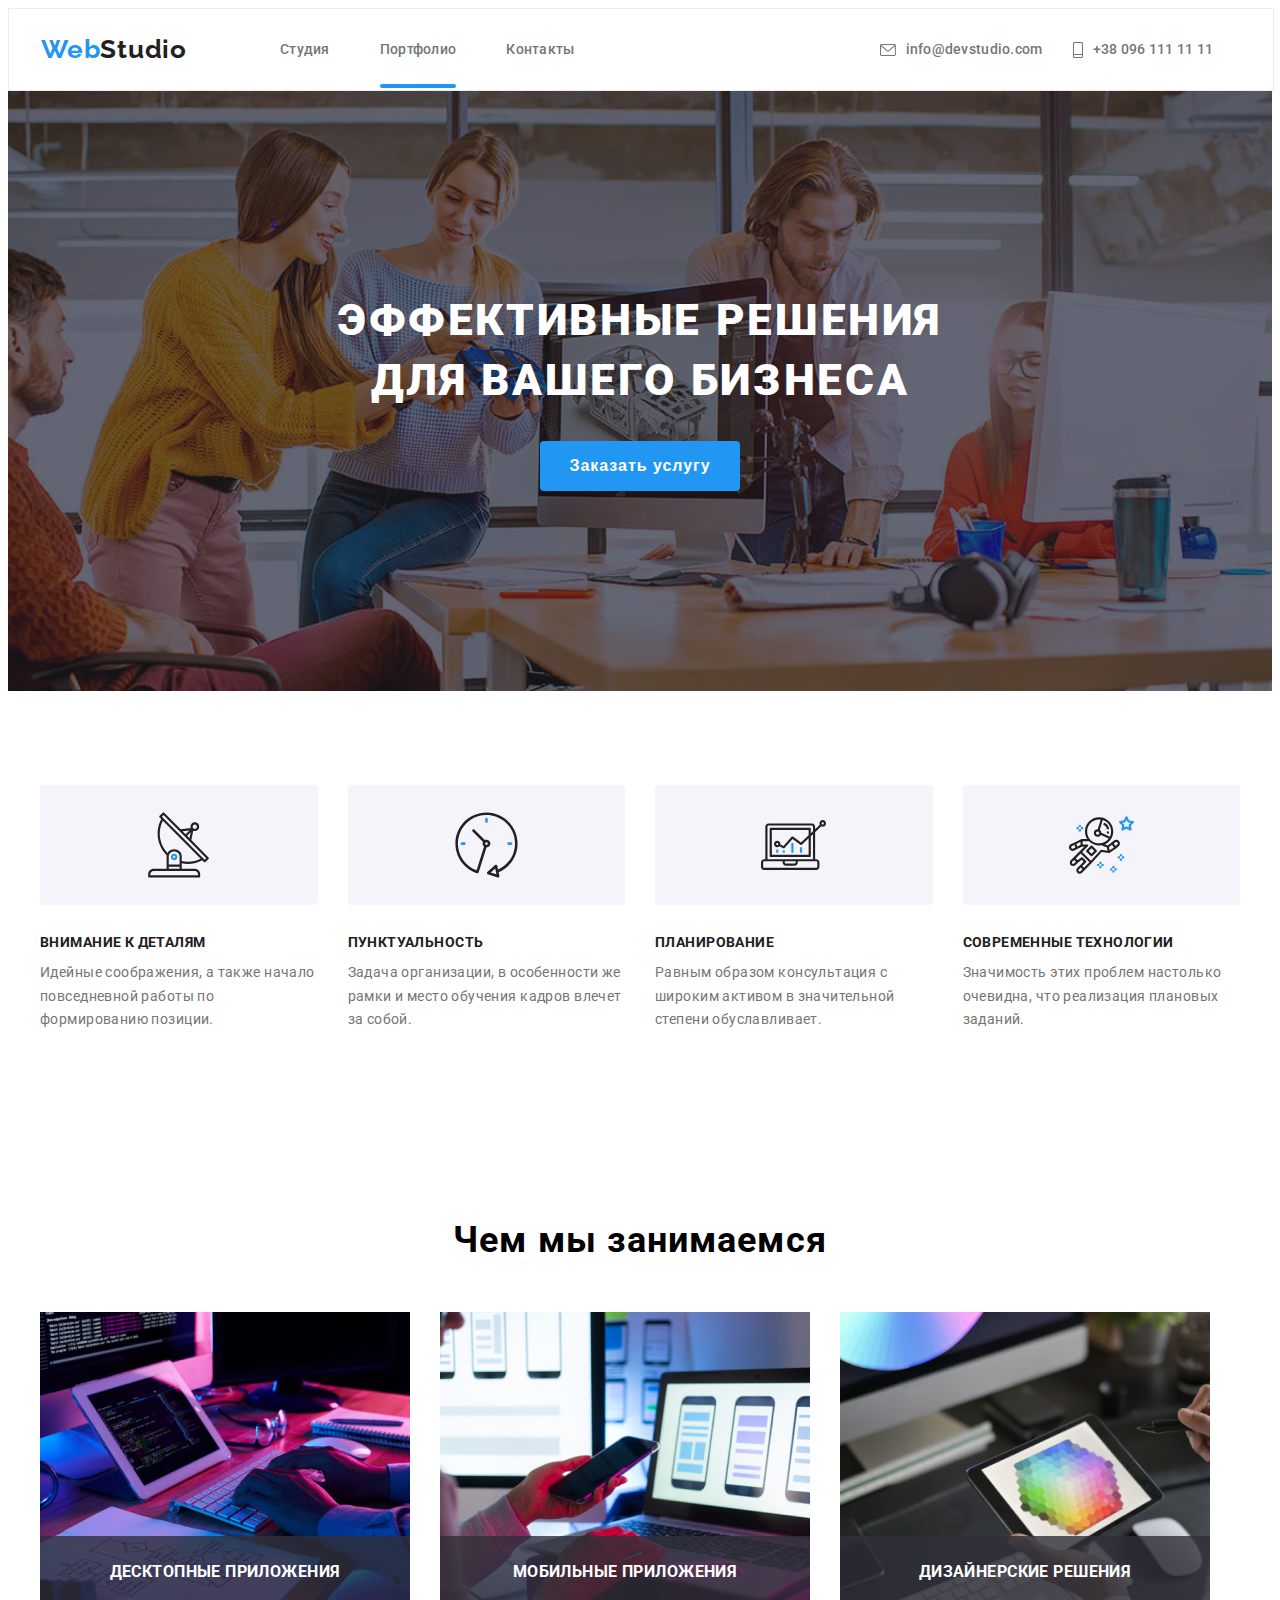
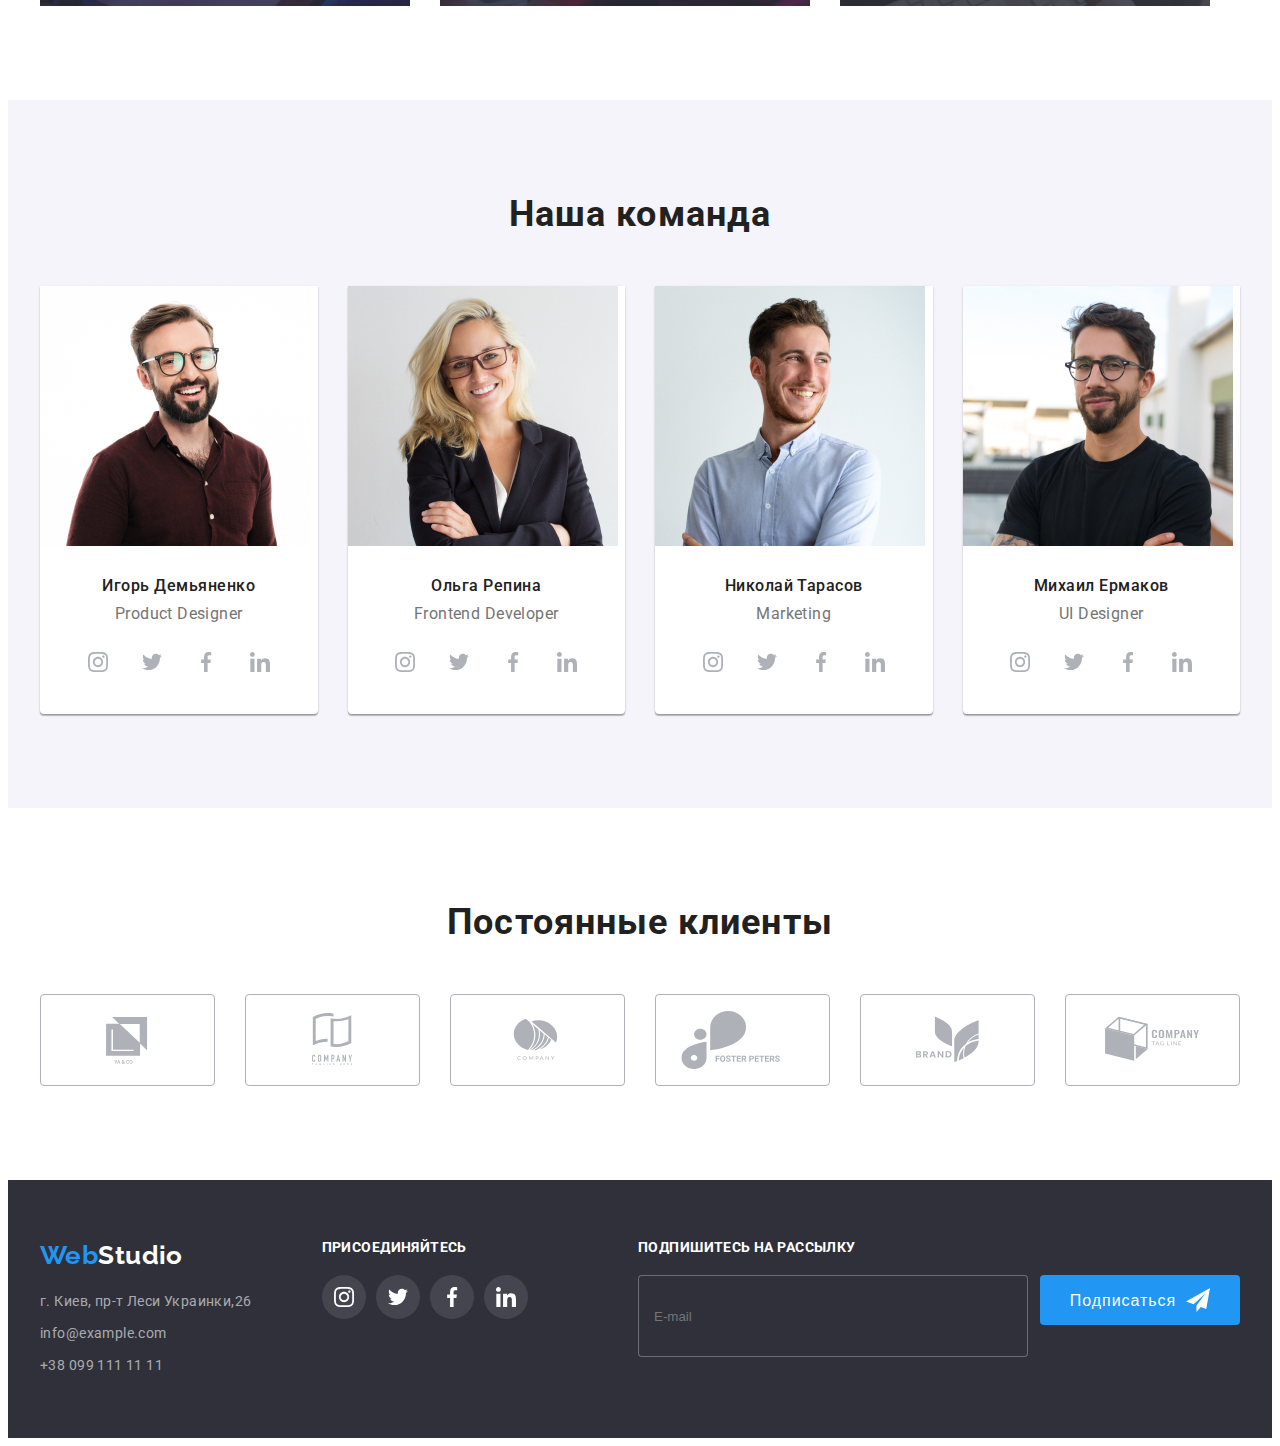
==== commit a9d603f4: "HW-08" ====
--- a/index.html
+++ b/index.html
@@ -23,37 +23,80 @@
     <!-- HEADER -->
     <header class="header">
         <div class="header__main-nav conteiner">
-            <div class="header__direction">
-                <h1 class="article">Шапка</h1>
-                <a class="header__title" href=""><span class="header__tab">Web</span>Studio</a>
-            </div>
-            <div class="header__direction">
+            <h1 class="article">Шапка</h1>
+            <a class="header__title" href=""><span class="header__tab">Web</span>Studio</a>
+            <nav>
+                <ul class="header__site-nav">
+                    <li class="header__item">
+                        <a class="header__list" href="./index.html">Студия</a>
+                    </li>
+                    <li class="header__item">
+                        <a class="header__list current" href="./portfolio.html">Портфолио</a>
+                    </li>
+                    <li class="header__item">
+                        <a class="header__list" href="">Контакты</a>
+                    </li>
+                </ul>
+            </nav>
+            <ul class="header__auth-nav">
+                <li class="header__item">
+                    <a class="header__list header__list--grey" href="info@devstudio.com">
+                        <svg class="header__icon" width="16" height="12">
+                            <use href="./images/icons.svg#envelope"></use>
+                        </svg>info@devstudio.com</a>
+                </li>
+                <li class="header__item">
+                    <a class="header__list header__list--grey" href="tel:+380961111111">
+                        <svg class="header__icon" width="10" height="16">
+                            <use href="./images/icons.svg#vector"></use>
+                        </svg>+38 096 111 11 11</a>
+                </li>
+            </ul>
+            <button class="open-mob-menu">
+                <svg class="open-mob-menu__icon" width="24" height="16">
+                    <use href="./images/icons.svg#open_mob"></use>
+                </svg>
+            </button>
+            <!-- <div class="mob-menu">
+                <button type="button" class="close-mob-menu">
+                    <svg class="open-mob-menu__icon" width="24" height="16">
+                        <use href="./images/icons.svg#close"></use>
+                    </svg>
+                </button>
                 <nav>
-                    <ul class="header__site-nav">
-                        <li class="header__item">
-                            <a class="header__list current" href="./index.html">Студия</a></li>
-                        <li class="header__item">
-                            <a class="header__list" href="./portfolio.html">Портфолио</a></li>
-                        <li class="header__item">
-                            <a class="header__list" href="">Контакты</a></li>
+                    <ul class="mob-menu__site-nav">
+                        <li class="mob-menu__item">
+                            <a class="mob-menu__list" href="./index.html">Студия</a>
+                        </li>
+                        <li class="mob-menu__item">
+                            <a class="mob-menu__list current" href="./portfolio.html">Портфолио</a>
+                        </li>
+                        <li class="mob-menu__item">
+                            <a class="mob-menu__list" href="">Контакты</a>
+                        </li>
                     </ul>
                 </nav>
-            </div>
-            <div class="header__direction">
-                <ul class="header__auth-nav">
-                    <li class="header__item">
-                        <a class="header__list header__list--grey" href="info@devstudio.com">
-                            <svg class="header__icon" width="16" height="12">
+                <ul class="mob-menu__auth-nav">
+                    <li class="mob-menu__item">
+                        <a class="mob-menu__list header__list--grey" href="info@devstudio.com">
+                            <svg class="mob-menu__icon" width="16" height="12">
                                 <use href="./images/icons.svg#envelope"></use>
-                            </svg>info@devstudio.com</a></li>
-                    <li class="header__item">
-                        <a class="header__list header__list--grey" href="tel:+380961111111">
-                            <svg class="header__icon" width="10" height="16">
+                            </svg>info@devstudio.com</a>
+                    </li>
+                    <li class="mob-menu__item">
+                        <a class="mob-menu__list header__list--grey" href="tel:+380961111111">
+                            <svg class="mob-menu__icon" width="10" height="16">
                                 <use href="./images/icons.svg#vector"></use>
                             </svg>+38 096 111 11 11</a>
                     </li>
                 </ul>
-            </div>
+                <ul class="mob-menu__social">
+                    <li class="mob-menu__item">Instagram</li>
+                    <li class="mob-menu__item">Twitter</li>
+                    <li class="mob-menu__item">Facebook</li>
+                    <li class="mob-menu__item">LinkedIn</li>
+                </ul>
+            </div> -->
         </div>
     </header>
     <main>
--- a/css/main.min.css
+++ b/css/main.min.css
@@ -1,2 +1,2 @@
-:root{--main-title-color: #ffffff;--main-text-color: #757575;--about-text-color: #212121;--accent-color: #2196F3;--background-color: #2F303A;--accent-navigation-color: rgba(255, 255, 255, 0.6);--group-background-color: #F5F4FA;--border-color: #EEEEEE;--svg-color: #AFB1B8;--background-position: rgba(33, 150, 243, 0.9)}.backdrop{width:100vw;height:100vh;background-color:rgba(0,0,0,0.2);position:fixed;top:0;left:0;-webkit-transition:opacity 250ms, visibility 250ms;transition:opacity 250ms, visibility 250ms}.backdrop.is-hidden .modal{-webkit-transform:scale(0.5) skew(50deg);transform:scale(0.5) skew(50deg)}.is-hidden{visibility:hidden;opacity:0;pointer-events:none}.modal{width:530px;height:580px;background-color:var(--main-title-color);border-radius:4px;position:absolute;padding:40px;top:50%;left:50%;-webkit-transform:scale(1) skew(0) translate(-50%, -50%);transform:scale(1) skew(0) translate(-50%, -50%);-webkit-transition:-webkit-transform 250ms;transition:-webkit-transform 250ms;transition:transform 250ms;transition:transform 250ms, -webkit-transform 250ms}.modal__close{position:absolute;top:8px;right:8px;width:30px;height:30px;background-color:var(--main-title-color);border:1px solid rgba(0,0,0,0.1);border-radius:50%;display:-webkit-box;display:-ms-flexbox;display:flex;-webkit-box-align:center;-ms-flex-align:center;align-items:center;-webkit-box-pack:center;-ms-flex-pack:center;justify-content:center;cursor:pointer;-webkit-transition:fill 250ms linear;transition:fill 250ms linear;-webkit-transition-timing-function:cubic-bezier(0.4, 0, 0.2, 1);transition-timing-function:cubic-bezier(0.4, 0, 0.2, 1)}.modal__close:hover,.modal__close:focus{fill:var(--accent-color)}.modal__title{font-size:20px;line-height:1.15;text-align:center;letter-spacing:0.03em;color:var(--about-text-color);margin-bottom:12px}.modal__input{padding-top:12px;padding-bottom:12px;padding-left:42px;width:100%;height:40px;border:1px solid rgba(33,33,33,0.2);-webkit-box-sizing:border-box;box-sizing:border-box;border-radius:4px;background-color:transparent;outline:none;-webkit-transition:fill 250ms linear;transition:fill 250ms linear;-webkit-transition-timing-function:cubic-bezier(0.4, 0, 0.2, 1);transition-timing-function:cubic-bezier(0.4, 0, 0.2, 1)}.modal__input:focus+.modal__icon{fill:var(--accent-color)}.modal__input:focus{border-color:var(--accent-color)}.modal__wrap{position:relative;margin-top:4px;margin-bottom:10px}.modal__icon{position:absolute;top:50%;-webkit-transform:translateY(-50%);transform:translateY(-50%);left:12px;display:inline-block}.feedback{margin-top:4px;margin-bottom:20px;padding:12px 16px;width:448px;height:120px;left:576px;top:518px;border:1px solid rgba(33,33,33,0.2);-webkit-box-sizing:border-box;box-sizing:border-box;border-radius:4px;resize:none;outline:none}.feedback:focus{border-color:var(--accent-color)}.feedback__forma{display:-webkit-box;display:-ms-flexbox;display:flex;-webkit-box-align:center;-ms-flex-align:center;align-items:center;-webkit-box-pack:center;-ms-flex-pack:center;justify-content:center}.feedback__list{margin-left:8px;font-size:14px;line-height:1.71;letter-spacing:0.03em;display:-webkit-box;display:-ms-flexbox;display:flex;-webkit-box-align:center;-ms-flex-align:center;align-items:center;color:var(--main-text-color)}.feedback__icon{fill:var(--main-title-color)}.feedback__list span{width:16px;height:15px;border:2px solid #000;margin-right:5px;border-radius:2px;display:-webkit-box;display:-ms-flexbox;display:flex;-webkit-box-align:center;-ms-flex-align:center;align-items:center;-webkit-box-pack:center;-ms-flex-pack:center;justify-content:center}.feedback__checkbox:checked+.feedback__list span{background-color:var(--accent-color);border:none}.feedback__checkbox{-webkit-appearance:none;-moz-appearance:none;appearance:none}.feedback__nav{font-size:14px;line-height:1.71;letter-spacing:0.03em;text-decoration-skip-ink:none;text-decoration:underline;color:var(--accent-color)}.feedback__submit{display:-webkit-box;display:-ms-flexbox;display:flex;-webkit-box-pack:center;-ms-flex-pack:center;justify-content:center;margin-top:20px}.feedback__btn{width:200px;height:50px;left:700px;top:430px;color:var(--main-title-color);background-color:var(--accent-color);border-radius:4px;border:none;cursor:pointer}.feedback__text{font-size:16px;line-height:1.87;letter-spacing:0.06em;color:var(--main-title-color)}ul{margin:0px;padding:0px;list-style:none}a{text-decoration:none}body{width:auto;font-family:"Roboto", sans-serif;font-size:14px;letter-spacing:0.03em;color:var(--first-text-color);background-color:var(--main-title-color)}h1,h2,h3,h4,h5,h6,p{margin:0px}img{margin:0px;padding:0px;display:block;max-width:100%;height:auto}.section{padding-top:94px;padding-bottom:94px}.article{display:none}.conteiner{width:100%;margin:0 auto;padding-left:15px;padding-right:15px}@media screen and (min-width: 480px){.conteiner{width:480px}}@media screen and (min-width: 768px){.conteiner{width:768px}}@media screen and (min-width: 1200px){.conteiner{width:1200px}}.header{width:100%;border:1px solid #ECECEC}.header__main-nav{display:-webkit-box;display:-ms-flexbox;display:flex;-webkit-box-align:center;-ms-flex-align:center;align-items:center}@media screen and (min-width: 768px) and (max-width: 1199px){.header__main-nav{-webkit-box-pack:justify;-ms-flex-pack:justify;justify-content:space-between}}.header__title{font-family:Raleway;font-style:normal;font-weight:bold;font-size:26px;line-height:1.19;letter-spacing:0.03em;color:var(--about-text-color)}.header__title .header__tab{color:var(--accent-color)}.current::after{position:absolute;content:"";width:100%;height:4px;background-color:var(--accent-color);border-radius:10px;left:0;bottom:-31.1px}.header__site-nav{display:none}@media screen and (min-width: 768px){.header__site-nav{display:-webkit-box;display:-ms-flexbox;display:flex;padding-top:32px;padding-bottom:32px}.header__site-nav .header__item:not(:last-child){margin-right:50px}}@media screen and (min-width: 1200px){.header__site-nav{margin-left:93px}}.header__auth-nav{display:none}@media screen and (min-width: 768px) and (max-width: 1199px){.header__auth-nav{display:-webkit-box;display:-ms-flexbox;display:flex;-webkit-box-orient:vertical;-webkit-box-direction:normal;-ms-flex-direction:column;flex-direction:column;-webkit-box-align:start;-ms-flex-align:start;align-items:flex-start}.header__auth-nav .header__item:last-child{margin-top:10px}}@media screen and (min-width: 1200px){.header__auth-nav{display:-webkit-box;display:-ms-flexbox;display:flex;margin-left:305px}.header__auth-nav .header__item:last-child{margin-left:30px}}.header__list{font-style:normal;font-weight:500;font-size:14px;line-height:1.14;letter-spacing:0.02em;color:var(--about-text-color);position:relative;-webkit-transition:color 250ms;transition:color 250ms;-webkit-transition-timing-function:cubic-bezier(0.4, 0, 0.2, 1);transition-timing-function:cubic-bezier(0.4, 0, 0.2, 1)}.header__list:focus,.header__list:hover{color:var(--accent-color)}.header__icon{display:inline-block;vertical-align:middle;margin-right:10px;fill:currentColor}.front{margin-left:auto;margin-right:auto;background-color:var(--background-color);background-image:-webkit-gradient(linear, left top, right top, from(rgba(47,48,58,0.4)), to(rgba(47,48,58,0.4))),url(../images/retina/font-mobile-1x.jpg);background-image:linear-gradient(to right, rgba(47,48,58,0.4), rgba(47,48,58,0.4)),url(../images/retina/font-mobile-1x.jpg);background-size:cover;background-position:center;background-repeat:no-repeat}@media (min-device-pixel-ratio: 2), (-webkit-min-device-pixel-ratio: 2), (min-resolution: 192dpi), (min-resolution: 2dppx){.front{background-image:-webkit-gradient(linear, left top, right top, from(rgba(47,48,58,0.4)), to(rgba(47,48,58,0.4))),url(../images/retina/font-mobile-2x.jpg);background-image:linear-gradient(to right, rgba(47,48,58,0.4), rgba(47,48,58,0.4)),url(../images/retina/font-mobile-2x.jpg)}}@media screen and (min-width: 768px){.front{background-image:-webkit-gradient(linear, left top, right top, from(rgba(47,48,58,0.4)), to(rgba(47,48,58,0.4))),url(../images/retina/font-tablet-1x.jpg);background-image:linear-gradient(to right, rgba(47,48,58,0.4), rgba(47,48,58,0.4)),url(../images/retina/font-tablet-1x.jpg)}}@media screen and (min-width: 768px) and (min-device-pixel-ratio: 2), screen and (min-width: 768px) and (-webkit-min-device-pixel-ratio: 2), screen and (min-width: 768px) and (min-resolution: 192dpi), screen and (min-width: 768px) and (min-resolution: 2dppx){.front{background-image:-webkit-gradient(linear, left top, right top, from(rgba(47,48,58,0.4)), to(rgba(47,48,58,0.4))),url(../images/retina/font-tablet-2x.jpg);background-image:linear-gradient(to right, rgba(47,48,58,0.4), rgba(47,48,58,0.4)),url(../images/retina/font-tablet-2x.jpg)}}@media screen and (min-width: 1200px){.front{background-image:-webkit-gradient(linear, left top, right top, from(rgba(47,48,58,0.4)), to(rgba(47,48,58,0.4))),url(../images/retina/font-desktop-1x.jpg);background-image:linear-gradient(to right, rgba(47,48,58,0.4), rgba(47,48,58,0.4)),url(../images/retina/font-desktop-1x.jpg)}}@media screen and (min-width: 1200px) and (min-device-pixel-ratio: 2), screen and (min-width: 1200px) and (-webkit-min-device-pixel-ratio: 2), screen and (min-width: 1200px) and (min-resolution: 192dpi), screen and (min-width: 1200px) and (min-resolution: 2dppx){.front{background-image:-webkit-gradient(linear, left top, right top, from(rgba(47,48,58,0.4)), to(rgba(47,48,58,0.4))),url(../images/retina/font-desktop-2x.jpg);background-image:linear-gradient(to right, rgba(47,48,58,0.4), rgba(47,48,58,0.4)),url(../images/retina/font-desktop-2x.jpg)}}.hero{padding-top:118px;padding-bottom:118px}@media screen and (min-width: 1200px){.hero{padding-top:200px;padding-bottom:200px}}.hero__conteiner{text-align:center}.hero__title{margin:0 auto;width:360px;font-style:normal;font-weight:900;font-size:26px;line-height:1.61;text-align:center;letter-spacing:0.06em;text-transform:uppercase;color:var(--main-title-color)}@media screen and (min-width: 1200px){.hero__title{width:696px;font-size:44px;line-height:1.36}}.hero__btn{margin-top:30px;width:200px;height:50px;left:700px;top:430px;text-align:center;color:var(--main-title-color);background-color:var(--accent-color);border-radius:4px;border:none;cursor:pointer}.hero__text{font-style:normal;font-weight:bold;font-size:16px;line-height:1.87;-webkit-box-align:center;-ms-flex-align:center;align-items:center;text-align:center;letter-spacing:0.06em;color:var(--main-title-color)}.about{margin-top:60px;margin-bottom:60px}@media screen and (min-width: 1200px){.about{margin-top:94px;margin-bottom:94px}}.about__list{margin-bottom:-30px}@media screen and (min-width: 768px){.about__list{display:-webkit-box;display:-ms-flexbox;display:flex;-ms-flex-wrap:wrap;flex-wrap:wrap;margin:-15px}}.about__item{width:100%;margin-bottom:30px}@media screen and (min-width: 768px){.about__item{-ms-flex-preferred-size:calc(100% / 2 - 30px);flex-basis:calc(100% / 2 - 30px);margin:15px}}@media screen and (min-width: 1200px){.about__item{-ms-flex-preferred-size:calc(100% / 4 - 30px);flex-basis:calc(100% / 4 - 30px);margin:15px}}.about__icon{display:-webkit-box;display:-ms-flexbox;display:flex;-webkit-box-pack:center;-ms-flex-pack:center;justify-content:center;-webkit-box-align:center;-ms-flex-align:center;align-items:center;margin-bottom:30px;width:100%;height:120px;background-color:var(--group-background-color);border-radius:4px}.about__title{margin-bottom:10px;color:var(--title-color);font-weight:700;font-size:14px;line-height:1.14;text-transform:uppercase;color:var(--about-text-color)}@media screen and (min-width: 768px){.about__title{text-align:left}}.about__text{font-style:normal;font-weight:normal;font-size:14px;line-height:1.71;text-align:left;letter-spacing:0.03em;color:var(--main-text-color)}.work{display:none}@media screen and (min-width: 1200px){.work{display:block}}.work__title{margin-bottom:50px;font-style:normal;font-weight:bold;font-size:36px;line-height:1.16;text-align:center;letter-spacing:0.03em;-webkit-columns:var(--about-text-color);columns:var(--about-text-color)}.work__list{display:-webkit-box;display:-ms-flexbox;display:flex}.work__list .work__item{width:370px;margin-right:30px;position:relative}.work__list .work__item:nth-child(3n){margin-right:0px}.work__text{position:absolute;bottom:0;font-style:normal;font-weight:bold;font-size:14px;line-height:1.14;text-align:center;text-transform:uppercase;color:var(--main-title-color);background-color:rgba(47,48,58,0.8);width:100%;height:70px}.work__desc{padding-top:27px}.group{background-color:var(--group-background-color);padding-top:60px;padding-bottom:60px}@media screen and (min-width: 1200px){.group{padding-top:94px;padding-bottom:94px}}.group__title{padding-bottom:50px;font-style:normal;font-weight:bold;font-size:36px;line-height:1.16;text-align:center;letter-spacing:0.03em;color:var(--about-text-color)}.group__list{margin-bottom:-30px}@media screen and (min-width: 768px){.group__list{display:-webkit-box;display:-ms-flexbox;display:flex;-ms-flex-wrap:wrap;flex-wrap:wrap;margin:-15px}}@media screen and (min-width: 1200px){.group__list{display:-webkit-box;display:-ms-flexbox;display:flex;-ms-flex-wrap:wrap;flex-wrap:wrap}}.group__item{width:100%;margin-bottom:30px;background-color:var(--main-title-color);-webkit-box-shadow:0px 1px 3px rgba(0,0,0,0.12),0px 1px 1px rgba(0,0,0,0.14),0px 2px 1px rgba(0,0,0,0.2);box-shadow:0px 1px 3px rgba(0,0,0,0.12),0px 1px 1px rgba(0,0,0,0.14),0px 2px 1px rgba(0,0,0,0.2);border-radius:0px 0px 4px 4px;text-align:center}@media screen and (min-width: 768px){.group__item{-ms-flex-preferred-size:calc(100% / 2 - 30px);flex-basis:calc(100% / 2 - 30px);margin:15px}}@media screen and (min-width: 1200px){.group__item{-ms-flex-preferred-size:calc(100% / 4 - 30px);flex-basis:calc(100% / 4 - 30px)}}.division{padding-top:30px;padding-bottom:30px}.division__title{margin-bottom:10px;font-style:normal;font-weight:500;font-size:16px;line-height:1.19;text-align:center;letter-spacing:0.03em;color:var(--about-text-color)}.division__text{margin-bottom:16px;font-style:normal;font-weight:normal;font-size:16px;line-height:1.18;text-align:center;color:var(--main-text-color)}.division__list{display:-webkit-box;display:-ms-flexbox;display:flex;-webkit-box-pack:center;-ms-flex-pack:center;justify-content:center}.division__item{width:44px;height:44px}.division__item+.division__item{margin-left:10px}.division__link{width:100%;height:100%;border-radius:50%;display:-webkit-box;display:-ms-flexbox;display:flex;-webkit-box-align:center;-ms-flex-align:center;align-items:center;-webkit-box-pack:center;-ms-flex-pack:center;justify-content:center;color:var(--svg-color);-webkit-transition:color 250ms, background-color 250ms;transition:color 250ms, background-color 250ms;-webkit-transition-timing-function:cubic-bezier(0.4, 0, 0.2, 1);transition-timing-function:cubic-bezier(0.4, 0, 0.2, 1)}.division__link:focus,.division__link:hover{background-color:var(--accent-color);color:var(--main-title-color)}.division__icon{fill:currentColor}.client{padding-top:60px;padding-bottom:60px}@media screen and (min-width: 1200px){.client{padding-top:94px;padding-bottom:94px}}.client__title{margin-bottom:50px;font-style:normal;font-weight:bold;font-size:36px;line-height:1.16;text-align:center;letter-spacing:0.03em;color:var(--about-text-color)}@media screen and (min-width: 320px){.client-list{display:-webkit-box;display:-ms-flexbox;display:flex;-ms-flex-wrap:wrap;flex-wrap:wrap;margin:-15px}}.client-item{width:100%}@media screen and (min-width: 320px){.client-item{-ms-flex-preferred-size:calc(100% / 2 - 30px);flex-basis:calc(100% / 2 - 30px);margin:15px}}@media screen and (min-width: 768px){.client-item{-ms-flex-preferred-size:calc(100% / 3 - 30px);flex-basis:calc(100% / 3 - 30px)}}@media screen and (min-width: 1200px){.client-item{-ms-flex-preferred-size:calc(100% / 6 - 30px);flex-basis:calc(100% / 6 - 30px)}}.client-link{display:-webkit-box;display:-ms-flexbox;display:flex;-webkit-box-align:center;-ms-flex-align:center;align-items:center;-webkit-box-pack:center;-ms-flex-pack:center;justify-content:center;max-width:226spx;height:92px;border:1px solid var(--svg-color);-webkit-box-sizing:border-box;box-sizing:border-box;border-radius:4px;fill:var(--svg-color);-webkit-transition:fill 250ms;transition:fill 250ms;-webkit-transition-timing-function:cubic-bezier(0.4, 0, 0.2, 1);transition-timing-function:cubic-bezier(0.4, 0, 0.2, 1)}.client-link:hover,.client-link:focus{border-color:var(--accent-color);fill:var(--accent-color)}.client-icon{width:100%}.footer{padding-top:60px;padding-bottom:60px;background-color:var(--background-color)}@media screen and (min-width: 1200px){.footer__contein{display:-webkit-box;display:-ms-flexbox;display:flex;-webkit-box-pack:justify;-ms-flex-pack:justify;justify-content:space-between}}@media screen and (min-width: 768px) and (max-width: 1199px){.footer__tablet{display:-webkit-box;display:-ms-flexbox;display:flex;-webkit-box-align:baseline;-ms-flex-align:baseline;align-items:baseline;-ms-flex-pack:distribute;justify-content:space-around}}@media screen and (min-width: 1200px){.footer__tablet{display:-webkit-box;display:-ms-flexbox;display:flex}}.footer__flex{display:-webkit-box;display:-ms-flexbox;display:flex;-webkit-box-orient:vertical;-webkit-box-direction:normal;-ms-flex-direction:column;flex-direction:column}.footer__flex .footer__item{padding-bottom:20px}@media screen and (max-width: 1199px){.footer__flex{text-align:center;margin-bottom:60px}}.footer__item{font-family:Raleway;font-weight:700;font-size:26px;line-height:1.19;color:var(--main-title-color)}.footer__item .footer__tab{color:var(--accent-color)}.address__item+.address__item{margin-top:8px}.address__link{font-style:normal;font-weight:normal;font-size:14px;line-height:1.71;letter-spacing:0.03em;color:var(--accent-navigation-color);-webkit-transition:color 250ms;transition:color 250ms;-webkit-transition-timing-function:cubic-bezier(0.4, 0, 0.2, 1);transition-timing-function:cubic-bezier(0.4, 0, 0.2, 1)}.address__link:hover,.address__link:focus{color:var(--main-title-color)}@media screen and (max-width: 1199px){.contain{text-align:center;margin-bottom:60px}}@media screen and (min-width: 1200px){.contain{margin-left:70px}}.contein__title{margin-bottom:20px;margin-right:auto;margin-left:auto;font-style:normal;font-weight:bold;font-size:14px;line-height:1.14;letter-spacing:0.03em;text-transform:uppercase;color:var(--main-title-color)}.contein__list{display:-webkit-box;display:-ms-flexbox;display:flex}@media screen and (max-width: 1199px){.contein__list{-webkit-box-pack:center;-ms-flex-pack:center;justify-content:center}}.contein__item{width:44px;height:44px}.contein__item+.contein__item{margin-left:10px}.contein__link{width:100%;height:100%;border-radius:50%;display:-webkit-box;display:-ms-flexbox;display:flex;-webkit-box-align:center;-ms-flex-align:center;align-items:center;-webkit-box-pack:center;-ms-flex-pack:center;justify-content:center;background:rgba(255,255,255,0.1);color:var(--main-title-color);-webkit-transition:color 250ms, background-color 250ms;transition:color 250ms, background-color 250ms;-webkit-transition-timing-function:cubic-bezier(0.4, 0, 0.2, 1);transition-timing-function:cubic-bezier(0.4, 0, 0.2, 1)}.contein__link:focus,.contein__link:hover{background-color:var(--accent-color);color:var(--main-title-color)}.contein__icon{fill:currentColor}@media screen and (max-width: 1199px){.exile{text-align:center}}.exile__title{margin-bottom:20px;font-style:normal;font-weight:bold;font-size:14px;line-height:1.14;letter-spacing:0.03em;text-transform:uppercase;color:var(--main-title-color)}@media screen and (min-width: 1200px){.forma{display:-webkit-box;display:-ms-flexbox;display:flex}}.forma__item{margin-bottom:20px;padding:15px;width:100%;height:50px;left:815px;top:2787px;color:var(--main-title-color);border:1px solid rgba(255,255,255,0.3);border-radius:4px;background-color:var(--background-color);outline:none}.forma__item:focus{border-color:var(--accent-color)}@media screen and (min-width: 480px){.forma__item{width:450px}}@media screen and (min-width: 1200px){.forma__item{width:358px}}@media screen and (min-width: 1200px){.forma__item{margin-right:12px}}.forma__btn{width:200px;height:50px;left:700px;top:430px;color:var(--main-title-color);background-color:var(--accent-color);border-radius:4px;border:none;cursor:pointer;font-size:16px;line-height:1.87;display:-webkit-inline-box;display:-ms-inline-flexbox;display:inline-flex;-webkit-box-align:center;-ms-flex-align:center;align-items:center;-webkit-box-pack:center;-ms-flex-pack:center;justify-content:center;letter-spacing:0.06em}.forma__icon{margin-left:10px;width:24px;height:24px;fill:var(--main-title-color)}.section__portfolio{padding-top:60px;padding-bottom:60px}@media screen and (min-width: 320px){.services{margin-bottom:40px}}.services__list{display:-webkit-box;display:-ms-flexbox;display:flex;-ms-flex-wrap:wrap;flex-wrap:wrap}.services__item+.services__item{margin-left:8px}@media screen and (max-width: 767px){.services__item:nth-last-child(-n+2){margin-top:15px}}.services__list .button{font-style:normal;font-weight:500;font-size:16px;line-height:1.62;letter-spacing:0.03em}.services__list .button:hover,.services__list .button:focus{color:var(--main-title-color);background-color:var(--accent-color);-webkit-box-shadow:0px 3px 1px rgba(0,0,0,0.1),0px 1px 2px rgba(0,0,0,0.08),0px 2px 2px rgba(0,0,0,0.12);box-shadow:0px 3px 1px rgba(0,0,0,0.1),0px 1px 2px rgba(0,0,0,0.08),0px 2px 2px rgba(0,0,0,0.12)}.services__btn{width:73px;height:38px;left:865px;top:174px;background-color:var(--group-background-color);border-radius:4px;border:none;cursor:pointer;-webkit-transition:color 250ms, background-color 250ms;transition:color 250ms, background-color 250ms;-webkit-transition-timing-function:cubic-bezier(0.4, 0, 0.2, 1);transition-timing-function:cubic-bezier(0.4, 0, 0.2, 1)}.services__site{width:128px;height:38px;left:576px;top:174px;background-color:var(--group-background-color);border-radius:4px;border:none;cursor:pointer;-webkit-transition:color 250ms, background-color 250ms;transition:color 250ms, background-color 250ms;-webkit-transition-timing-function:cubic-bezier(0.4, 0, 0.2, 1);transition-timing-function:cubic-bezier(0.4, 0, 0.2, 1)}.services__app{width:145px;height:38px;left:576px;top:174px;background-color:var(--group-background-color);border-radius:4px;border:none;cursor:pointer;-webkit-transition:color 250ms, background-color 250ms;transition:color 250ms, background-color 250ms;-webkit-transition-timing-function:cubic-bezier(0.4, 0, 0.2, 1);transition-timing-function:cubic-bezier(0.4, 0, 0.2, 1)}.services__design{width:103px;height:38px;left:865px;top:174px;background-color:var(--group-background-color);border-radius:4px;border:none;cursor:pointer;-webkit-transition:color 250ms, background-color 250ms;transition:color 250ms, background-color 250ms;-webkit-transition-timing-function:cubic-bezier(0.4, 0, 0.2, 1);transition-timing-function:cubic-bezier(0.4, 0, 0.2, 1)}.services__marketing{width:130px;height:38px;left:976px;top:174px;background-color:var(--group-background-color);border-radius:4px;border:none;cursor:pointer;-webkit-transition:color 250ms, background-color 250ms;transition:color 250ms, background-color 250ms;-webkit-transition-timing-function:cubic-bezier(0.4, 0, 0.2, 1);transition-timing-function:cubic-bezier(0.4, 0, 0.2, 1)}.order__list{display:-webkit-box;display:-ms-flexbox;display:flex;-ms-flex-wrap:wrap;flex-wrap:wrap;margin-bottom:-30px}.order__item{width:100%;margin-bottom:30px}@media screen and (min-width: 768px){.order__item{-ms-flex-preferred-size:calc(100% / 2 - 30px);flex-basis:calc(100% / 2 - 30px);margin:15px}}@media screen and (min-width: 1200px){.order__item{-ms-flex-preferred-size:calc(100% / 4 - 30px);flex-basis:calc(100% / 4 - 30px);margin:15px}}.order__item:hover{-webkit-box-shadow:0px 1px 1px rgba(0,0,0,0.12),0px 4px 4px rgba(0,0,0,0.06),1px 4px 6px rgba(0,0,0,0.16);box-shadow:0px 1px 1px rgba(0,0,0,0.12),0px 4px 4px rgba(0,0,0,0.06),1px 4px 6px rgba(0,0,0,0.16)}.order__item:hover .cards__text{-webkit-transform:translateY(0);transform:translateY(0)}.cards{position:relative;overflow:hidden}.cards__point{cursor:pointer}.cards__text{position:absolute;top:0;left:0;padding:63px 24px;font-size:18px;line-height:1.56;letter-spacing:0.03em;color:var(--main-title-color);background-color:rgba(33,150,243,0.9);height:100%;-webkit-transform:translateY(100%);transform:translateY(100%);-webkit-transition:-webkit-transform 250ms;transition:-webkit-transform 250ms;transition:transform 250ms;transition:transform 250ms, -webkit-transform 250ms;-webkit-transition-timing-function:cubic-bezier(0.4, 0, 0.2, 1);transition-timing-function:cubic-bezier(0.4, 0, 0.2, 1)}.parter{padding-top:20px;padding-bottom:20px;padding-left:24px;padding-right:24px;border:1px solid #EEEEEE;-webkit-box-sizing:border-box;box-sizing:border-box}.parter__item{text-align:left;margin-bottom:4px;font-weight:700;font-size:18px;line-height:2;letter-spacing:0.06em;color:var(--about-text-color)}.parter__text{text-align-last:left;font-size:16px;line-height:1.87;letter-spacing:0.03em;color:var(--main-text-color)}
+:root{--main-title-color: #ffffff;--main-text-color: #757575;--about-text-color: #212121;--accent-color: #2196F3;--background-color: #2F303A;--accent-navigation-color: rgba(255, 255, 255, 0.6);--group-background-color: #F5F4FA;--border-color: #EEEEEE;--svg-color: #AFB1B8;--background-position: rgba(33, 150, 243, 0.9)}.backdrop{width:100vw;height:100vh;background-color:rgba(0,0,0,0.2);position:fixed;top:0;left:0;-webkit-transition:opacity 250ms, visibility 250ms;transition:opacity 250ms, visibility 250ms}.backdrop.is-hidden .modal{-webkit-transform:scale(0.5) skew(50deg);transform:scale(0.5) skew(50deg)}.is-hidden{visibility:hidden;opacity:0;pointer-events:none}.modal{width:530px;height:580px;background-color:var(--main-title-color);border-radius:4px;position:absolute;padding:40px;top:50%;left:50%;-webkit-transform:scale(1) skew(0) translate(-50%, -50%);transform:scale(1) skew(0) translate(-50%, -50%);-webkit-transition:-webkit-transform 250ms;transition:-webkit-transform 250ms;transition:transform 250ms;transition:transform 250ms, -webkit-transform 250ms}.modal__close{position:absolute;top:8px;right:8px;width:30px;height:30px;background-color:var(--main-title-color);border:1px solid rgba(0,0,0,0.1);border-radius:50%;display:-webkit-box;display:-ms-flexbox;display:flex;-webkit-box-align:center;-ms-flex-align:center;align-items:center;-webkit-box-pack:center;-ms-flex-pack:center;justify-content:center;cursor:pointer;-webkit-transition:fill 250ms linear;transition:fill 250ms linear;-webkit-transition-timing-function:cubic-bezier(0.4, 0, 0.2, 1);transition-timing-function:cubic-bezier(0.4, 0, 0.2, 1)}.modal__close:hover,.modal__close:focus{fill:var(--accent-color)}.modal__title{font-size:20px;line-height:1.15;text-align:center;letter-spacing:0.03em;color:var(--about-text-color);margin-bottom:12px}.modal__input{padding-top:12px;padding-bottom:12px;padding-left:42px;width:100%;height:40px;border:1px solid rgba(33,33,33,0.2);-webkit-box-sizing:border-box;box-sizing:border-box;border-radius:4px;background-color:transparent;outline:none;-webkit-transition:fill 250ms linear;transition:fill 250ms linear;-webkit-transition-timing-function:cubic-bezier(0.4, 0, 0.2, 1);transition-timing-function:cubic-bezier(0.4, 0, 0.2, 1)}.modal__input:focus+.modal__icon{fill:var(--accent-color)}.modal__input:focus{border-color:var(--accent-color)}.modal__wrap{position:relative;margin-top:4px;margin-bottom:10px}.modal__icon{position:absolute;top:50%;-webkit-transform:translateY(-50%);transform:translateY(-50%);left:12px;display:inline-block}.feedback{margin-top:4px;margin-bottom:20px;padding:12px 16px;width:448px;height:120px;left:576px;top:518px;border:1px solid rgba(33,33,33,0.2);-webkit-box-sizing:border-box;box-sizing:border-box;border-radius:4px;resize:none;outline:none}.feedback:focus{border-color:var(--accent-color)}.feedback__forma{display:-webkit-box;display:-ms-flexbox;display:flex;-webkit-box-align:center;-ms-flex-align:center;align-items:center;-webkit-box-pack:center;-ms-flex-pack:center;justify-content:center}.feedback__list{margin-left:8px;font-size:14px;line-height:1.71;letter-spacing:0.03em;display:-webkit-box;display:-ms-flexbox;display:flex;-webkit-box-align:center;-ms-flex-align:center;align-items:center;color:var(--main-text-color)}.feedback__icon{fill:var(--main-title-color)}.feedback__list span{width:16px;height:15px;border:2px solid #000;margin-right:5px;border-radius:2px;display:-webkit-box;display:-ms-flexbox;display:flex;-webkit-box-align:center;-ms-flex-align:center;align-items:center;-webkit-box-pack:center;-ms-flex-pack:center;justify-content:center}.feedback__checkbox:checked+.feedback__list span{background-color:var(--accent-color);border:none}.feedback__checkbox{-webkit-appearance:none;-moz-appearance:none;appearance:none}.feedback__nav{font-size:14px;line-height:1.71;letter-spacing:0.03em;text-decoration-skip-ink:none;text-decoration:underline;color:var(--accent-color)}.feedback__submit{display:-webkit-box;display:-ms-flexbox;display:flex;-webkit-box-pack:center;-ms-flex-pack:center;justify-content:center;margin-top:20px}.feedback__btn{width:200px;height:50px;left:700px;top:430px;color:var(--main-title-color);background-color:var(--accent-color);border-radius:4px;border:none;cursor:pointer}.feedback__text{font-size:16px;line-height:1.87;letter-spacing:0.06em;color:var(--main-title-color)}ul{margin:0px;padding:0px;list-style:none}a{text-decoration:none}body{width:auto;font-family:"Roboto", sans-serif;font-size:14px;letter-spacing:0.03em;color:var(--first-text-color);background-color:var(--main-title-color)}h1,h2,h3,h4,h5,h6,p{margin:0px}img{margin:0px;padding:0px;display:block;max-width:100%;height:auto}.section{padding-top:94px;padding-bottom:94px}.article{display:none}.conteiner{width:100%;margin:0 auto;padding-left:15px;padding-right:15px}@media screen and (min-width: 480px){.conteiner{width:480px}}@media screen and (min-width: 768px){.conteiner{width:768px}}@media screen and (min-width: 1200px){.conteiner{width:1200px}}.header{width:100%;border:1px solid #ECECEC}.header__main-nav{display:-webkit-box;display:-ms-flexbox;display:flex;-webkit-box-align:center;-ms-flex-align:center;align-items:center}@media screen and (min-width: 768px) and (max-width: 1199px){.header__main-nav{-webkit-box-pack:justify;-ms-flex-pack:justify;justify-content:space-between}}.header__title{font-family:Raleway;font-style:normal;font-weight:bold;font-size:26px;line-height:1.19;letter-spacing:0.03em;color:var(--about-text-color)}.header__title .header__tab{color:var(--accent-color)}.current::after{position:absolute;content:"";width:100%;height:4px;background-color:var(--accent-color);border-radius:10px;left:0;bottom:-31.1px}.header__site-nav{display:none}@media screen and (min-width: 768px){.header__site-nav{display:-webkit-box;display:-ms-flexbox;display:flex;padding-top:32px;padding-bottom:32px}.header__site-nav .header__item:not(:last-child){margin-right:50px}}@media screen and (min-width: 1200px){.header__site-nav{margin-left:93px}}.header__auth-nav{display:none}@media screen and (min-width: 768px) and (max-width: 1199px){.header__auth-nav{display:-webkit-box;display:-ms-flexbox;display:flex;-webkit-box-orient:vertical;-webkit-box-direction:normal;-ms-flex-direction:column;flex-direction:column;-webkit-box-align:start;-ms-flex-align:start;align-items:flex-start}.header__auth-nav .header__item:last-child{margin-top:10px}}@media screen and (min-width: 1200px){.header__auth-nav{display:-webkit-box;display:-ms-flexbox;display:flex;margin-left:305px}.header__auth-nav .header__item:last-child{margin-left:30px}}.header__list{font-style:normal;font-weight:500;font-size:14px;line-height:1.14;letter-spacing:0.02em;color:var(--main-text-color);position:relative;-webkit-transition:color 250ms;transition:color 250ms;-webkit-transition-timing-function:cubic-bezier(0.4, 0, 0.2, 1);transition-timing-function:cubic-bezier(0.4, 0, 0.2, 1)}.header__list:focus,.header__list:hover{color:var(--accent-color)}.header__icon{display:inline-block;vertical-align:middle;margin-right:10px;fill:currentColor}.open-mob-menu{display:none}@media screen and (max-width: 767px){.open-mob-menu{margin-left:auto;width:40px;height:40px;background-color:var(--main-title-color);border:none;display:-webkit-box;display:-ms-flexbox;display:flex;-webkit-box-align:center;-ms-flex-align:center;align-items:center;-webkit-box-pack:center;-ms-flex-pack:center;justify-content:center;cursor:pointer;-webkit-transition:fill 250ms linear;transition:fill 250ms linear;-webkit-transition-timing-function:cubic-bezier(0.4, 0, 0.2, 1);transition-timing-function:cubic-bezier(0.4, 0, 0.2, 1)}.open-mob-menu:hover,.open-mob-menu:focus{fill:var(--accent-color)}}.close-mob-menu{position:absolute;top:10px;right:15px;width:40px;height:40px;background-color:var(--main-title-color);border:none;display:-webkit-box;display:-ms-flexbox;display:flex;-webkit-box-align:center;-ms-flex-align:center;align-items:center;-webkit-box-pack:center;-ms-flex-pack:center;justify-content:center;cursor:pointer;-webkit-transition:fill 250ms linear;transition:fill 250ms linear;-webkit-transition-timing-function:cubic-bezier(0.4, 0, 0.2, 1);transition-timing-function:cubic-bezier(0.4, 0, 0.2, 1)}.close-mob-menu:hover,.close-mob-menu:focus{fill:var(--accent-color)}.mob-menu{position:fixed;background-color:var(--main-title-color);width:100vw;height:100vh;top:0;left:0;z-index:5}.mob-menu__site-nav{padding-top:48px;padding-left:40px}.front{margin-left:auto;margin-right:auto;background-color:var(--background-color);background-image:-webkit-gradient(linear, left top, right top, from(rgba(47,48,58,0.4)), to(rgba(47,48,58,0.4))),url(../images/retina/font-mobile-1x.jpg);background-image:linear-gradient(to right, rgba(47,48,58,0.4), rgba(47,48,58,0.4)),url(../images/retina/font-mobile-1x.jpg);background-size:cover;background-position:center;background-repeat:no-repeat}@media (min-device-pixel-ratio: 2), (-webkit-min-device-pixel-ratio: 2), (min-resolution: 192dpi), (min-resolution: 2dppx){.front{background-image:-webkit-gradient(linear, left top, right top, from(rgba(47,48,58,0.4)), to(rgba(47,48,58,0.4))),url(../images/retina/font-mobile-2x.jpg);background-image:linear-gradient(to right, rgba(47,48,58,0.4), rgba(47,48,58,0.4)),url(../images/retina/font-mobile-2x.jpg)}}@media screen and (min-width: 768px){.front{background-image:-webkit-gradient(linear, left top, right top, from(rgba(47,48,58,0.4)), to(rgba(47,48,58,0.4))),url(../images/retina/font-tablet-1x.jpg);background-image:linear-gradient(to right, rgba(47,48,58,0.4), rgba(47,48,58,0.4)),url(../images/retina/font-tablet-1x.jpg)}}@media screen and (min-width: 768px) and (min-device-pixel-ratio: 2), screen and (min-width: 768px) and (-webkit-min-device-pixel-ratio: 2), screen and (min-width: 768px) and (min-resolution: 192dpi), screen and (min-width: 768px) and (min-resolution: 2dppx){.front{background-image:-webkit-gradient(linear, left top, right top, from(rgba(47,48,58,0.4)), to(rgba(47,48,58,0.4))),url(../images/retina/font-tablet-2x.jpg);background-image:linear-gradient(to right, rgba(47,48,58,0.4), rgba(47,48,58,0.4)),url(../images/retina/font-tablet-2x.jpg)}}@media screen and (min-width: 1200px){.front{background-image:-webkit-gradient(linear, left top, right top, from(rgba(47,48,58,0.4)), to(rgba(47,48,58,0.4))),url(../images/retina/font-desktop-1x.jpg);background-image:linear-gradient(to right, rgba(47,48,58,0.4), rgba(47,48,58,0.4)),url(../images/retina/font-desktop-1x.jpg)}}@media screen and (min-width: 1200px) and (min-device-pixel-ratio: 2), screen and (min-width: 1200px) and (-webkit-min-device-pixel-ratio: 2), screen and (min-width: 1200px) and (min-resolution: 192dpi), screen and (min-width: 1200px) and (min-resolution: 2dppx){.front{background-image:-webkit-gradient(linear, left top, right top, from(rgba(47,48,58,0.4)), to(rgba(47,48,58,0.4))),url(../images/retina/font-desktop-2x.jpg);background-image:linear-gradient(to right, rgba(47,48,58,0.4), rgba(47,48,58,0.4)),url(../images/retina/font-desktop-2x.jpg)}}.hero{padding-top:118px;padding-bottom:118px}@media screen and (min-width: 1200px){.hero{padding-top:200px;padding-bottom:200px}}.hero__conteiner{text-align:center}.hero__title{margin:0 auto;width:360px;font-style:normal;font-weight:900;font-size:26px;line-height:1.61;text-align:center;letter-spacing:0.06em;text-transform:uppercase;color:var(--main-title-color)}@media screen and (min-width: 1200px){.hero__title{width:696px;font-size:44px;line-height:1.36}}.hero__btn{margin-top:30px;width:200px;height:50px;left:700px;top:430px;text-align:center;color:var(--main-title-color);background-color:var(--accent-color);border-radius:4px;border:none;cursor:pointer}.hero__text{font-style:normal;font-weight:bold;font-size:16px;line-height:1.87;-webkit-box-align:center;-ms-flex-align:center;align-items:center;text-align:center;letter-spacing:0.06em;color:var(--main-title-color)}.about{margin-top:60px;margin-bottom:60px}@media screen and (min-width: 1200px){.about{margin-top:94px;margin-bottom:94px}}.about__list{margin-bottom:-30px}@media screen and (min-width: 768px){.about__list{display:-webkit-box;display:-ms-flexbox;display:flex;-ms-flex-wrap:wrap;flex-wrap:wrap;margin:-15px}}.about__item{width:100%;margin-bottom:30px}@media screen and (min-width: 768px){.about__item{-ms-flex-preferred-size:calc(100% / 2 - 30px);flex-basis:calc(100% / 2 - 30px);margin:15px}}@media screen and (min-width: 1200px){.about__item{-ms-flex-preferred-size:calc(100% / 4 - 30px);flex-basis:calc(100% / 4 - 30px);margin:15px}}.about__icon{display:-webkit-box;display:-ms-flexbox;display:flex;-webkit-box-pack:center;-ms-flex-pack:center;justify-content:center;-webkit-box-align:center;-ms-flex-align:center;align-items:center;margin-bottom:30px;width:100%;height:120px;background-color:var(--group-background-color);border-radius:4px}.about__title{margin-bottom:10px;color:var(--title-color);font-weight:700;font-size:14px;line-height:1.14;text-transform:uppercase;color:var(--about-text-color)}@media screen and (min-width: 768px){.about__title{text-align:left}}.about__text{font-style:normal;font-weight:normal;font-size:14px;line-height:1.71;text-align:left;letter-spacing:0.03em;color:var(--main-text-color)}.work{display:none}@media screen and (min-width: 1200px){.work{display:block}}.work__title{margin-bottom:50px;font-style:normal;font-weight:bold;font-size:36px;line-height:1.16;text-align:center;letter-spacing:0.03em;-webkit-columns:var(--about-text-color);columns:var(--about-text-color)}.work__list{display:-webkit-box;display:-ms-flexbox;display:flex}.work__list .work__item{width:370px;margin-right:30px;position:relative}.work__list .work__item:nth-child(3n){margin-right:0px}.work__text{position:absolute;bottom:0;font-style:normal;font-weight:bold;font-size:14px;line-height:1.14;text-align:center;text-transform:uppercase;color:var(--main-title-color);background-color:rgba(47,48,58,0.8);width:100%;height:70px}.work__desc{padding-top:27px}.group{background-color:var(--group-background-color);padding-top:60px;padding-bottom:60px}@media screen and (min-width: 1200px){.group{padding-top:94px;padding-bottom:94px}}.group__title{padding-bottom:50px;font-style:normal;font-weight:bold;font-size:36px;line-height:1.16;text-align:center;letter-spacing:0.03em;color:var(--about-text-color)}.group__list{margin-bottom:-30px}@media screen and (min-width: 768px){.group__list{display:-webkit-box;display:-ms-flexbox;display:flex;-ms-flex-wrap:wrap;flex-wrap:wrap;margin:-15px}}@media screen and (min-width: 1200px){.group__list{display:-webkit-box;display:-ms-flexbox;display:flex;-ms-flex-wrap:wrap;flex-wrap:wrap}}.group__item{width:100%;margin-bottom:30px;background-color:var(--main-title-color);-webkit-box-shadow:0px 1px 3px rgba(0,0,0,0.12),0px 1px 1px rgba(0,0,0,0.14),0px 2px 1px rgba(0,0,0,0.2);box-shadow:0px 1px 3px rgba(0,0,0,0.12),0px 1px 1px rgba(0,0,0,0.14),0px 2px 1px rgba(0,0,0,0.2);border-radius:0px 0px 4px 4px;text-align:center}@media screen and (min-width: 768px){.group__item{-ms-flex-preferred-size:calc(100% / 2 - 30px);flex-basis:calc(100% / 2 - 30px);margin:15px}}@media screen and (min-width: 1200px){.group__item{-ms-flex-preferred-size:calc(100% / 4 - 30px);flex-basis:calc(100% / 4 - 30px)}}.division{padding-top:30px;padding-bottom:30px}.division__title{margin-bottom:10px;font-style:normal;font-weight:500;font-size:16px;line-height:1.19;text-align:center;letter-spacing:0.03em;color:var(--about-text-color)}.division__text{margin-bottom:16px;font-style:normal;font-weight:normal;font-size:16px;line-height:1.18;text-align:center;color:var(--main-text-color)}.division__list{display:-webkit-box;display:-ms-flexbox;display:flex;-webkit-box-pack:center;-ms-flex-pack:center;justify-content:center}.division__item{width:44px;height:44px}.division__item+.division__item{margin-left:10px}.division__link{width:100%;height:100%;border-radius:50%;display:-webkit-box;display:-ms-flexbox;display:flex;-webkit-box-align:center;-ms-flex-align:center;align-items:center;-webkit-box-pack:center;-ms-flex-pack:center;justify-content:center;color:var(--svg-color);-webkit-transition:color 250ms, background-color 250ms;transition:color 250ms, background-color 250ms;-webkit-transition-timing-function:cubic-bezier(0.4, 0, 0.2, 1);transition-timing-function:cubic-bezier(0.4, 0, 0.2, 1)}.division__link:focus,.division__link:hover{background-color:var(--accent-color);color:var(--main-title-color)}.division__icon{fill:currentColor}.client{padding-top:60px;padding-bottom:60px}@media screen and (min-width: 1200px){.client{padding-top:94px;padding-bottom:94px}}.client__title{margin-bottom:50px;font-style:normal;font-weight:bold;font-size:36px;line-height:1.16;text-align:center;letter-spacing:0.03em;color:var(--about-text-color)}@media screen and (min-width: 320px){.client-list{display:-webkit-box;display:-ms-flexbox;display:flex;-ms-flex-wrap:wrap;flex-wrap:wrap;margin:-15px}}.client-item{width:100%}@media screen and (min-width: 320px){.client-item{-ms-flex-preferred-size:calc(100% / 2 - 30px);flex-basis:calc(100% / 2 - 30px);margin:15px}}@media screen and (min-width: 768px){.client-item{-ms-flex-preferred-size:calc(100% / 3 - 30px);flex-basis:calc(100% / 3 - 30px)}}@media screen and (min-width: 1200px){.client-item{-ms-flex-preferred-size:calc(100% / 6 - 30px);flex-basis:calc(100% / 6 - 30px)}}.client-link{display:-webkit-box;display:-ms-flexbox;display:flex;-webkit-box-align:center;-ms-flex-align:center;align-items:center;-webkit-box-pack:center;-ms-flex-pack:center;justify-content:center;max-width:226spx;height:92px;border:1px solid var(--svg-color);-webkit-box-sizing:border-box;box-sizing:border-box;border-radius:4px;fill:var(--svg-color);-webkit-transition:fill 250ms;transition:fill 250ms;-webkit-transition-timing-function:cubic-bezier(0.4, 0, 0.2, 1);transition-timing-function:cubic-bezier(0.4, 0, 0.2, 1)}.client-link:hover,.client-link:focus{border-color:var(--accent-color);fill:var(--accent-color)}.client-icon{width:100%}.footer{padding-top:60px;padding-bottom:60px;background-color:var(--background-color)}@media screen and (min-width: 1200px){.footer__contein{display:-webkit-box;display:-ms-flexbox;display:flex;-webkit-box-pack:justify;-ms-flex-pack:justify;justify-content:space-between}}@media screen and (min-width: 768px) and (max-width: 1199px){.footer__tablet{display:-webkit-box;display:-ms-flexbox;display:flex;-webkit-box-align:baseline;-ms-flex-align:baseline;align-items:baseline;-ms-flex-pack:distribute;justify-content:space-around}}@media screen and (min-width: 1200px){.footer__tablet{display:-webkit-box;display:-ms-flexbox;display:flex}}.footer__flex{display:-webkit-box;display:-ms-flexbox;display:flex;-webkit-box-orient:vertical;-webkit-box-direction:normal;-ms-flex-direction:column;flex-direction:column}.footer__flex .footer__item{padding-bottom:20px}@media screen and (max-width: 1199px){.footer__flex{text-align:center;margin-bottom:60px}}.footer__item{font-family:Raleway;font-weight:700;font-size:26px;line-height:1.19;color:var(--main-title-color)}.footer__item .footer__tab{color:var(--accent-color)}.address__item+.address__item{margin-top:8px}.address__link{font-style:normal;font-weight:normal;font-size:14px;line-height:1.71;letter-spacing:0.03em;color:var(--accent-navigation-color);-webkit-transition:color 250ms;transition:color 250ms;-webkit-transition-timing-function:cubic-bezier(0.4, 0, 0.2, 1);transition-timing-function:cubic-bezier(0.4, 0, 0.2, 1)}.address__link:hover,.address__link:focus{color:var(--main-title-color)}@media screen and (max-width: 1199px){.contain{text-align:center;margin-bottom:60px}}@media screen and (min-width: 1200px){.contain{margin-left:70px}}.contein__title{margin-bottom:20px;margin-right:auto;margin-left:auto;font-style:normal;font-weight:bold;font-size:14px;line-height:1.14;letter-spacing:0.03em;text-transform:uppercase;color:var(--main-title-color)}.contein__list{display:-webkit-box;display:-ms-flexbox;display:flex}@media screen and (max-width: 1199px){.contein__list{-webkit-box-pack:center;-ms-flex-pack:center;justify-content:center}}.contein__item{width:44px;height:44px}.contein__item+.contein__item{margin-left:10px}.contein__link{width:100%;height:100%;border-radius:50%;display:-webkit-box;display:-ms-flexbox;display:flex;-webkit-box-align:center;-ms-flex-align:center;align-items:center;-webkit-box-pack:center;-ms-flex-pack:center;justify-content:center;background:rgba(255,255,255,0.1);color:var(--main-title-color);-webkit-transition:color 250ms, background-color 250ms;transition:color 250ms, background-color 250ms;-webkit-transition-timing-function:cubic-bezier(0.4, 0, 0.2, 1);transition-timing-function:cubic-bezier(0.4, 0, 0.2, 1)}.contein__link:focus,.contein__link:hover{background-color:var(--accent-color);color:var(--main-title-color)}.contein__icon{fill:currentColor}@media screen and (max-width: 1199px){.exile{text-align:center}}.exile__title{margin-bottom:20px;font-style:normal;font-weight:bold;font-size:14px;line-height:1.14;letter-spacing:0.03em;text-transform:uppercase;color:var(--main-title-color)}@media screen and (min-width: 1200px){.forma{display:-webkit-box;display:-ms-flexbox;display:flex}}.forma__item{margin-bottom:20px;padding:15px;width:100%;height:50px;left:815px;top:2787px;color:var(--main-title-color);border:1px solid rgba(255,255,255,0.3);border-radius:4px;background-color:var(--background-color);outline:none}.forma__item:focus{border-color:var(--accent-color)}@media screen and (min-width: 480px){.forma__item{width:450px}}@media screen and (min-width: 1200px){.forma__item{width:358px}}@media screen and (min-width: 1200px){.forma__item{margin-right:12px}}.forma__btn{width:200px;height:50px;left:700px;top:430px;color:var(--main-title-color);background-color:var(--accent-color);border-radius:4px;border:none;cursor:pointer;font-size:16px;line-height:1.87;display:-webkit-inline-box;display:-ms-inline-flexbox;display:inline-flex;-webkit-box-align:center;-ms-flex-align:center;align-items:center;-webkit-box-pack:center;-ms-flex-pack:center;justify-content:center;letter-spacing:0.06em}.forma__icon{margin-left:10px;width:24px;height:24px;fill:var(--main-title-color)}.section__portfolio{padding-top:60px;padding-bottom:60px}.services{display:-webkit-box;display:-ms-flexbox;display:flex;-webkit-box-pack:center;-ms-flex-pack:center;justify-content:center}@media screen and (min-width: 320px){.services{margin-bottom:40px}}.services__list{display:-webkit-box;display:-ms-flexbox;display:flex;-ms-flex-wrap:wrap;flex-wrap:wrap}.services__item+.services__item{margin-left:8px}@media screen and (max-width: 767px){.services__item:nth-last-child(-n+2){margin-top:15px}}.services__list .button{font-style:normal;font-weight:500;font-size:16px;line-height:1.62;letter-spacing:0.03em}.services__list .button:hover,.services__list .button:focus{color:var(--main-title-color);background-color:var(--accent-color);-webkit-box-shadow:0px 3px 1px rgba(0,0,0,0.1),0px 1px 2px rgba(0,0,0,0.08),0px 2px 2px rgba(0,0,0,0.12);box-shadow:0px 3px 1px rgba(0,0,0,0.1),0px 1px 2px rgba(0,0,0,0.08),0px 2px 2px rgba(0,0,0,0.12)}.services__btn{width:73px;height:38px;left:865px;top:174px;background-color:var(--group-background-color);border-radius:4px;border:none;cursor:pointer;-webkit-transition:color 250ms, background-color 250ms;transition:color 250ms, background-color 250ms;-webkit-transition-timing-function:cubic-bezier(0.4, 0, 0.2, 1);transition-timing-function:cubic-bezier(0.4, 0, 0.2, 1)}.services__site{width:128px;height:38px;left:576px;top:174px;background-color:var(--group-background-color);border-radius:4px;border:none;cursor:pointer;-webkit-transition:color 250ms, background-color 250ms;transition:color 250ms, background-color 250ms;-webkit-transition-timing-function:cubic-bezier(0.4, 0, 0.2, 1);transition-timing-function:cubic-bezier(0.4, 0, 0.2, 1)}.services__app{width:145px;height:38px;left:576px;top:174px;background-color:var(--group-background-color);border-radius:4px;border:none;cursor:pointer;-webkit-transition:color 250ms, background-color 250ms;transition:color 250ms, background-color 250ms;-webkit-transition-timing-function:cubic-bezier(0.4, 0, 0.2, 1);transition-timing-function:cubic-bezier(0.4, 0, 0.2, 1)}.services__design{width:103px;height:38px;left:865px;top:174px;background-color:var(--group-background-color);border-radius:4px;border:none;cursor:pointer;-webkit-transition:color 250ms, background-color 250ms;transition:color 250ms, background-color 250ms;-webkit-transition-timing-function:cubic-bezier(0.4, 0, 0.2, 1);transition-timing-function:cubic-bezier(0.4, 0, 0.2, 1)}.services__marketing{width:130px;height:38px;left:976px;top:174px;background-color:var(--group-background-color);border-radius:4px;border:none;cursor:pointer;-webkit-transition:color 250ms, background-color 250ms;transition:color 250ms, background-color 250ms;-webkit-transition-timing-function:cubic-bezier(0.4, 0, 0.2, 1);transition-timing-function:cubic-bezier(0.4, 0, 0.2, 1)}.order__list{display:-webkit-box;display:-ms-flexbox;display:flex;-ms-flex-wrap:wrap;flex-wrap:wrap;margin-bottom:30px}.order__item{display:-webkit-box;display:-ms-flexbox;display:flex;-webkit-box-orient:vertical;-webkit-box-direction:normal;-ms-flex-direction:column;flex-direction:column;width:100%;margin-bottom:30px}@media screen and (min-width: 768px){.order__item{-ms-flex-preferred-size:calc(100% / 2 - 30px);flex-basis:calc(100% / 2 - 30px);margin:15px}}@media screen and (min-width: 1200px){.order__item{-ms-flex-preferred-size:calc(100% / 3 - 30px);flex-basis:calc(100% / 3 - 30px);margin:15px}}.order__item:hover{-webkit-box-shadow:0px 1px 1px rgba(0,0,0,0.12),0px 4px 4px rgba(0,0,0,0.06),1px 4px 6px rgba(0,0,0,0.16);box-shadow:0px 1px 1px rgba(0,0,0,0.12),0px 4px 4px rgba(0,0,0,0.06),1px 4px 6px rgba(0,0,0,0.16)}.order__item:hover .cards__text{-webkit-transform:translateY(0);transform:translateY(0)}.cards{position:relative;overflow:hidden}.cards__point{cursor:pointer}.cards__text{position:absolute;top:0;left:0;padding:63px 24px;font-size:18px;line-height:1.56;letter-spacing:0.03em;color:var(--main-title-color);background-color:rgba(33,150,243,0.9);height:100%;-webkit-transform:translateY(100%);transform:translateY(100%);-webkit-transition:-webkit-transform 250ms;transition:-webkit-transform 250ms;transition:transform 250ms;transition:transform 250ms, -webkit-transform 250ms;-webkit-transition-timing-function:cubic-bezier(0.4, 0, 0.2, 1);transition-timing-function:cubic-bezier(0.4, 0, 0.2, 1)}.parter{padding-top:20px;padding-bottom:20px;padding-left:24px;padding-right:24px;-webkit-box-flex:1;-ms-flex-positive:1;flex-grow:1;border:1px solid #EEEEEE;-webkit-box-sizing:border-box;box-sizing:border-box}@media screen and (min-width: 1200px){.parter{padding-right:0px}}.parter__item{text-align:left;margin-bottom:4px;font-weight:700;font-size:18px;line-height:2;letter-spacing:0.06em;color:var(--about-text-color)}.parter__text{text-align-last:left;font-size:16px;line-height:1.87;letter-spacing:0.03em;color:var(--main-text-color)}
 /*# sourceMappingURL=main.min.css.map */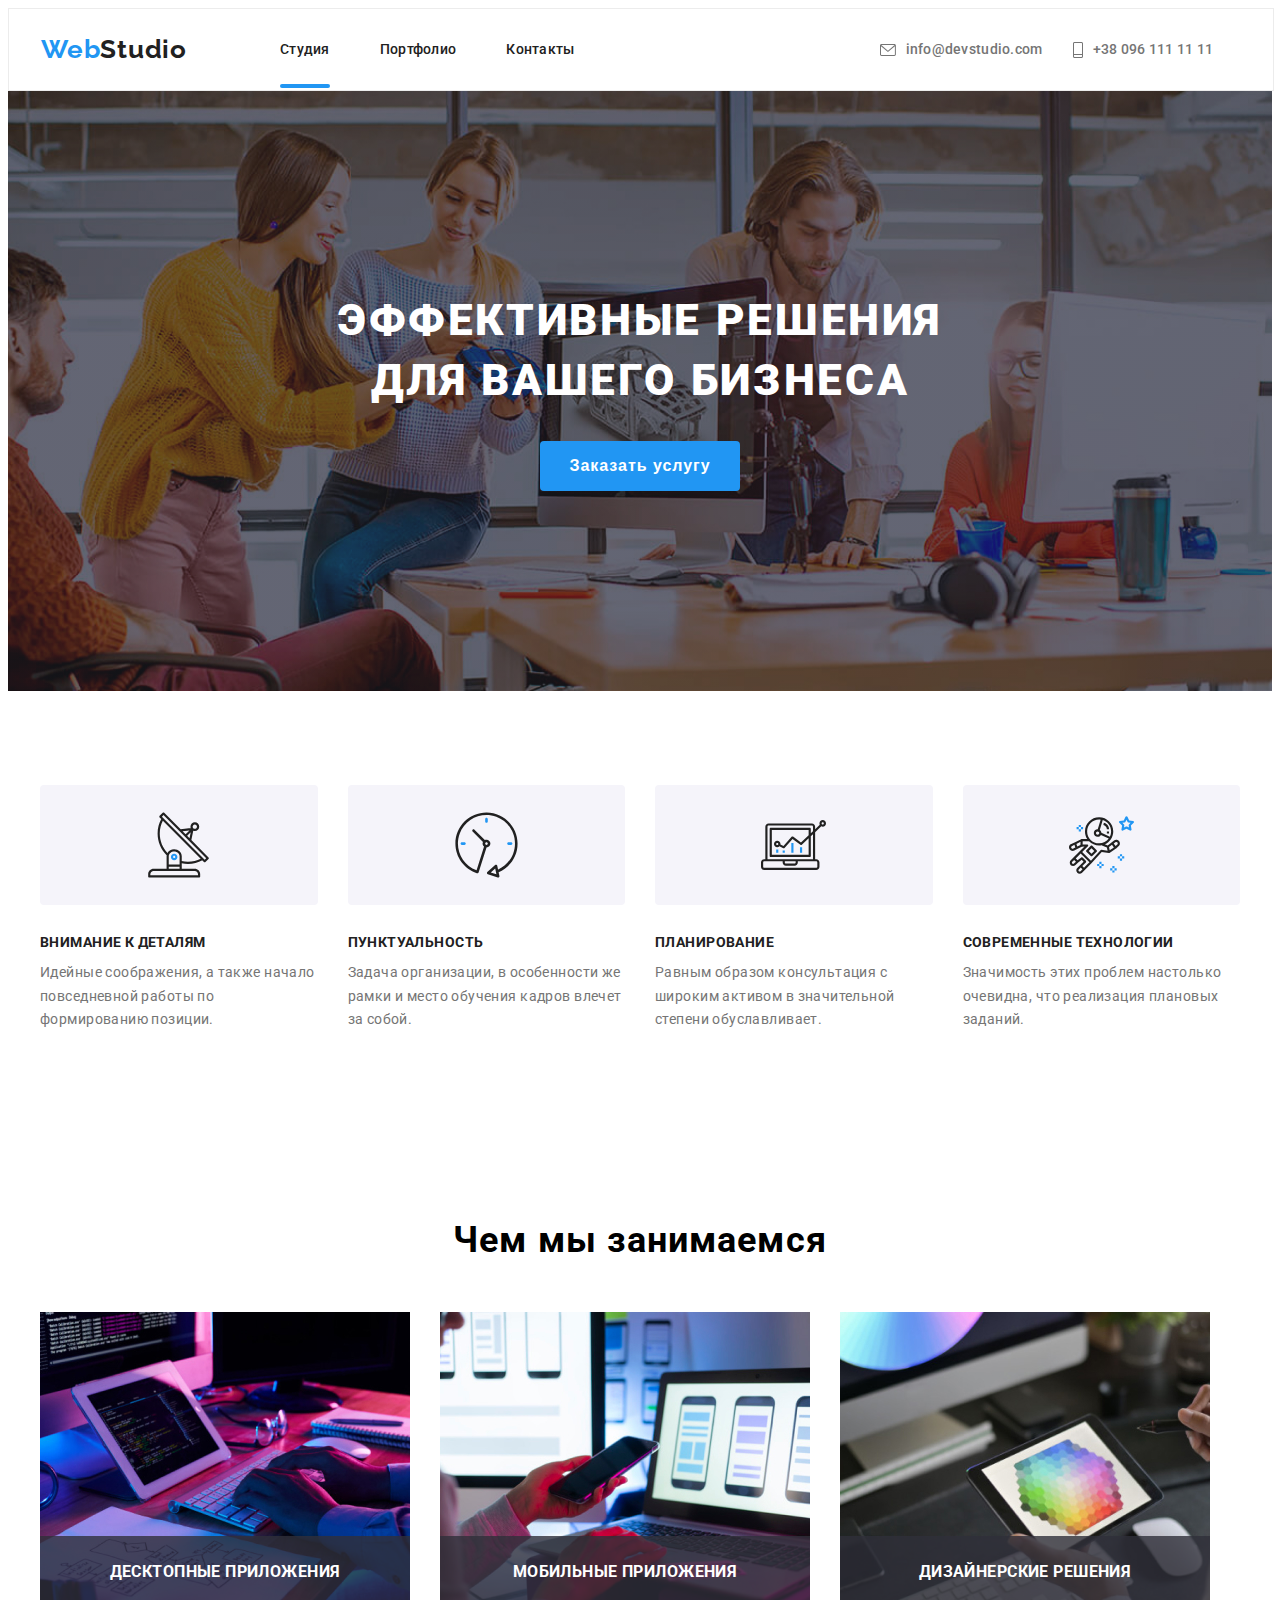
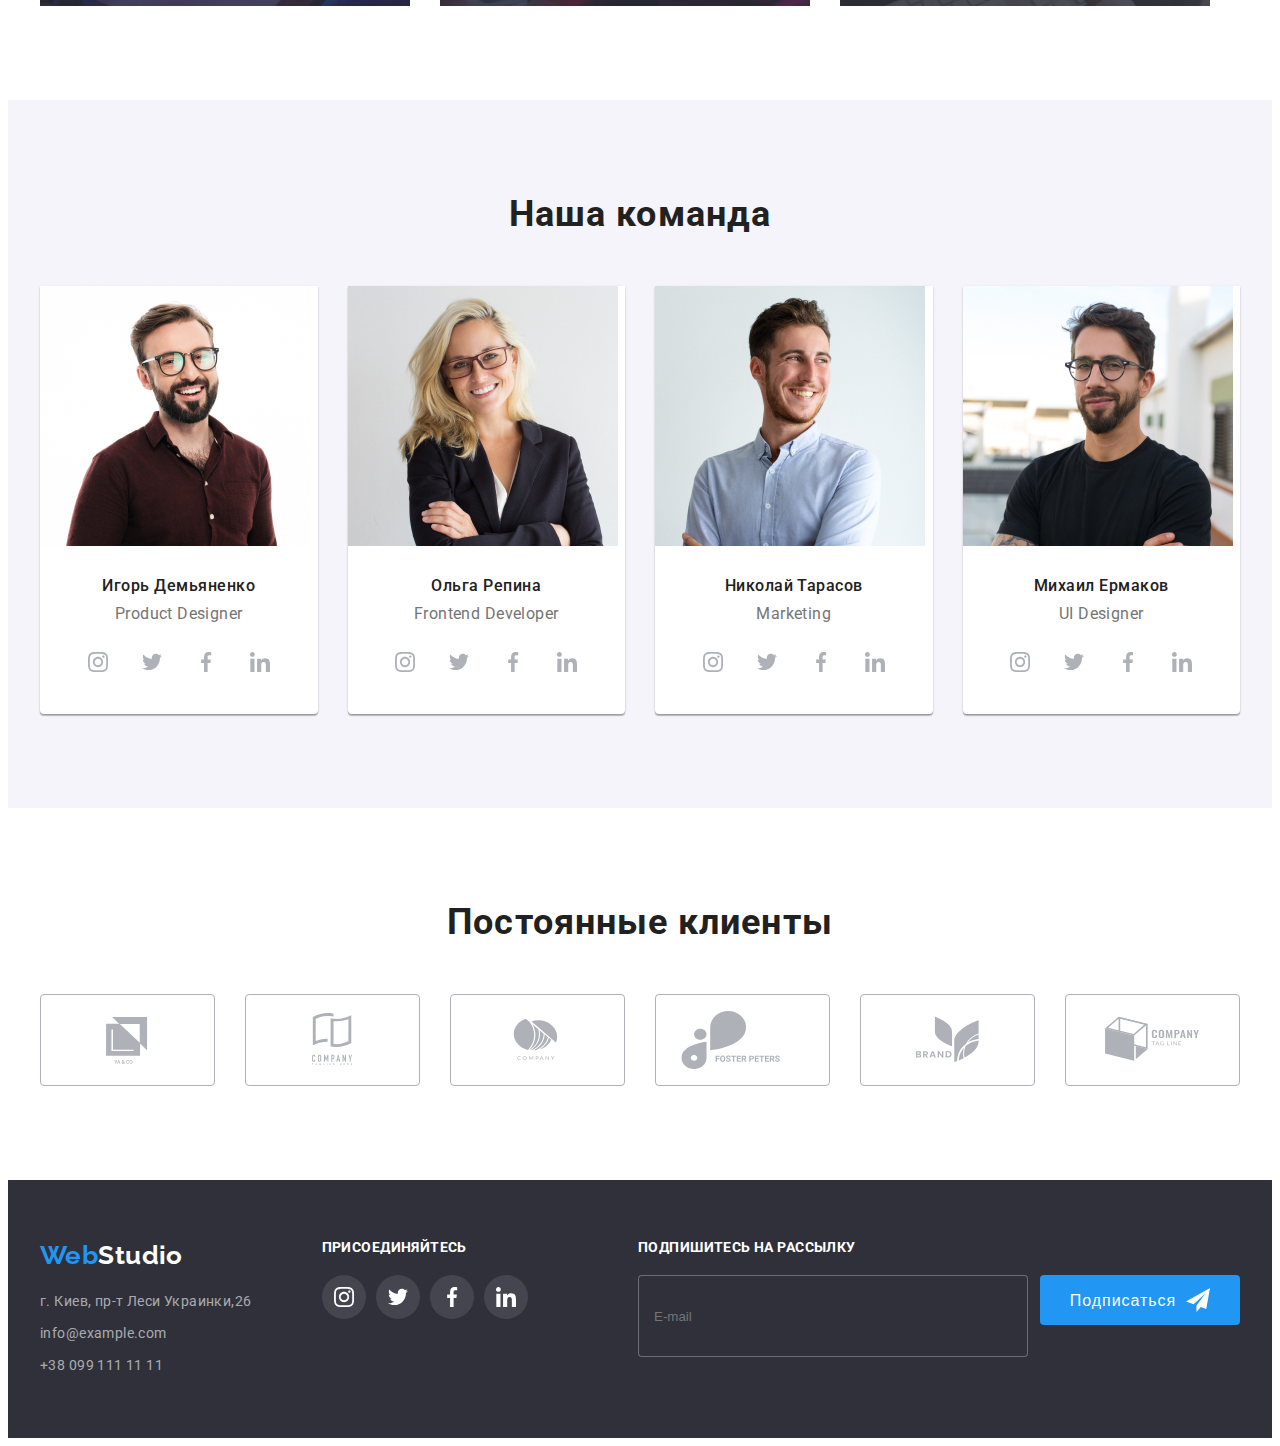
==== commit cce1cfea: "HW-08" ====
--- a/index.html
+++ b/index.html
@@ -28,10 +28,10 @@
             <nav>
                 <ul class="header__site-nav">
                     <li class="header__item">
-                        <a class="header__list" href="./index.html">Студия</a>
+                        <a class="header__list current" href="./index.html">Студия</a>
                     </li>
                     <li class="header__item">
-                        <a class="header__list current" href="./portfolio.html">Портфолио</a>
+                        <a class="header__list" href="./portfolio.html">Портфолио</a>
                     </li>
                     <li class="header__item">
                         <a class="header__list" href="">Контакты</a>
@@ -52,51 +52,57 @@
                         </svg>+38 096 111 11 11</a>
                 </li>
             </ul>
-            <button class="open-mob-menu">
+            <button type="button" class="open-mob-menu">
                 <svg class="open-mob-menu__icon" width="24" height="16">
                     <use href="./images/icons.svg#open_mob"></use>
                 </svg>
             </button>
-            <!-- <div class="mob-menu">
-                <button type="button" class="close-mob-menu">
-                    <svg class="open-mob-menu__icon" width="24" height="16">
-                        <use href="./images/icons.svg#close"></use>
-                    </svg>
-                </button>
-                <nav>
-                    <ul class="mob-menu__site-nav">
+            <div class="mob-menu is-hidden">
+                <div class="mob-menu-top">
+                    <button type="button" class="close-mob-menu">
+                        <svg class="open-mob-menu__icon" width="24" height="16">
+                            <use href="./images/icons.svg#close"></use>
+                        </svg>
+                    </button>
+                    <nav>
+                        <ul class="mob-menu__site-nav">
+                            <li class="mob-menu__item">
+                                <a class="mob-menu__list" href="./index.html">Студия</a>
+                            </li>
+                            <li class="mob-menu__item">
+                                <a class="mob-menu__list" href="./portfolio.html">Портфолио</a>
+                            </li>
+                            <li class="mob-menu__item">
+                                <a class="mob-menu__list" href="">Контакты</a>
+                            </li>
+                        </ul>
+                    </nav>
+                </div>
+                <div class="mob-menu-bottom">
+                    <ul class="mob-menu__auth-nav">
                         <li class="mob-menu__item">
-                            <a class="mob-menu__list" href="./index.html">Студия</a>
+                            <a class="mob-menu__list header__list--grey" href="tel:+380961111111">+38 096 111 11 11</a>
                         </li>
                         <li class="mob-menu__item">
-                            <a class="mob-menu__list current" href="./portfolio.html">Портфолио</a>
-                        </li>
+                            <a class="mob-menu__list header__list--grey" href="info@devstudio.com">info@devstudio.com</a>
+                        </li>
+                    </ul>
+                    <ul class="mob-menu__social">
                         <li class="mob-menu__item">
-                            <a class="mob-menu__list" href="">Контакты</a>
+                            <a class="mob-menu__list" href="">Instagram</a>
+                        </li>
+                        <li class="mob-menu__item">
+                            <a class="mob-menu__list" href="">Twitter</a>
+                        </li>
+                        <li class="mob-menu__item">
+                            <a class="mob-menu__list" href="">Facebook</a>
+                        </li>
+                        <li class="mob-menu__item">
+                            <a class="mob-menu__list" href="">LinkedIn</a>
                         </li>
                     </ul>
-                </nav>
-                <ul class="mob-menu__auth-nav">
-                    <li class="mob-menu__item">
-                        <a class="mob-menu__list header__list--grey" href="info@devstudio.com">
-                            <svg class="mob-menu__icon" width="16" height="12">
-                                <use href="./images/icons.svg#envelope"></use>
-                            </svg>info@devstudio.com</a>
-                    </li>
-                    <li class="mob-menu__item">
-                        <a class="mob-menu__list header__list--grey" href="tel:+380961111111">
-                            <svg class="mob-menu__icon" width="10" height="16">
-                                <use href="./images/icons.svg#vector"></use>
-                            </svg>+38 096 111 11 11</a>
-                    </li>
-                </ul>
-                <ul class="mob-menu__social">
-                    <li class="mob-menu__item">Instagram</li>
-                    <li class="mob-menu__item">Twitter</li>
-                    <li class="mob-menu__item">Facebook</li>
-                    <li class="mob-menu__item">LinkedIn</li>
-                </ul>
-            </div> -->
+                </div>
+            </div>
         </div>
     </header>
     <main>
@@ -610,5 +616,6 @@
         </div>
     </div>
     <script src="./js/modal.js"></script>
+    <script src="./js/menu.js"></script>
 </body>
 </html>--- a/css/main.min.css
+++ b/css/main.min.css
@@ -1,2 +1,2 @@
-:root{--main-title-color: #ffffff;--main-text-color: #757575;--about-text-color: #212121;--accent-color: #2196F3;--background-color: #2F303A;--accent-navigation-color: rgba(255, 255, 255, 0.6);--group-background-color: #F5F4FA;--border-color: #EEEEEE;--svg-color: #AFB1B8;--background-position: rgba(33, 150, 243, 0.9)}.backdrop{width:100vw;height:100vh;background-color:rgba(0,0,0,0.2);position:fixed;top:0;left:0;-webkit-transition:opacity 250ms, visibility 250ms;transition:opacity 250ms, visibility 250ms}.backdrop.is-hidden .modal{-webkit-transform:scale(0.5) skew(50deg);transform:scale(0.5) skew(50deg)}.is-hidden{visibility:hidden;opacity:0;pointer-events:none}.modal{width:530px;height:580px;background-color:var(--main-title-color);border-radius:4px;position:absolute;padding:40px;top:50%;left:50%;-webkit-transform:scale(1) skew(0) translate(-50%, -50%);transform:scale(1) skew(0) translate(-50%, -50%);-webkit-transition:-webkit-transform 250ms;transition:-webkit-transform 250ms;transition:transform 250ms;transition:transform 250ms, -webkit-transform 250ms}.modal__close{position:absolute;top:8px;right:8px;width:30px;height:30px;background-color:var(--main-title-color);border:1px solid rgba(0,0,0,0.1);border-radius:50%;display:-webkit-box;display:-ms-flexbox;display:flex;-webkit-box-align:center;-ms-flex-align:center;align-items:center;-webkit-box-pack:center;-ms-flex-pack:center;justify-content:center;cursor:pointer;-webkit-transition:fill 250ms linear;transition:fill 250ms linear;-webkit-transition-timing-function:cubic-bezier(0.4, 0, 0.2, 1);transition-timing-function:cubic-bezier(0.4, 0, 0.2, 1)}.modal__close:hover,.modal__close:focus{fill:var(--accent-color)}.modal__title{font-size:20px;line-height:1.15;text-align:center;letter-spacing:0.03em;color:var(--about-text-color);margin-bottom:12px}.modal__input{padding-top:12px;padding-bottom:12px;padding-left:42px;width:100%;height:40px;border:1px solid rgba(33,33,33,0.2);-webkit-box-sizing:border-box;box-sizing:border-box;border-radius:4px;background-color:transparent;outline:none;-webkit-transition:fill 250ms linear;transition:fill 250ms linear;-webkit-transition-timing-function:cubic-bezier(0.4, 0, 0.2, 1);transition-timing-function:cubic-bezier(0.4, 0, 0.2, 1)}.modal__input:focus+.modal__icon{fill:var(--accent-color)}.modal__input:focus{border-color:var(--accent-color)}.modal__wrap{position:relative;margin-top:4px;margin-bottom:10px}.modal__icon{position:absolute;top:50%;-webkit-transform:translateY(-50%);transform:translateY(-50%);left:12px;display:inline-block}.feedback{margin-top:4px;margin-bottom:20px;padding:12px 16px;width:448px;height:120px;left:576px;top:518px;border:1px solid rgba(33,33,33,0.2);-webkit-box-sizing:border-box;box-sizing:border-box;border-radius:4px;resize:none;outline:none}.feedback:focus{border-color:var(--accent-color)}.feedback__forma{display:-webkit-box;display:-ms-flexbox;display:flex;-webkit-box-align:center;-ms-flex-align:center;align-items:center;-webkit-box-pack:center;-ms-flex-pack:center;justify-content:center}.feedback__list{margin-left:8px;font-size:14px;line-height:1.71;letter-spacing:0.03em;display:-webkit-box;display:-ms-flexbox;display:flex;-webkit-box-align:center;-ms-flex-align:center;align-items:center;color:var(--main-text-color)}.feedback__icon{fill:var(--main-title-color)}.feedback__list span{width:16px;height:15px;border:2px solid #000;margin-right:5px;border-radius:2px;display:-webkit-box;display:-ms-flexbox;display:flex;-webkit-box-align:center;-ms-flex-align:center;align-items:center;-webkit-box-pack:center;-ms-flex-pack:center;justify-content:center}.feedback__checkbox:checked+.feedback__list span{background-color:var(--accent-color);border:none}.feedback__checkbox{-webkit-appearance:none;-moz-appearance:none;appearance:none}.feedback__nav{font-size:14px;line-height:1.71;letter-spacing:0.03em;text-decoration-skip-ink:none;text-decoration:underline;color:var(--accent-color)}.feedback__submit{display:-webkit-box;display:-ms-flexbox;display:flex;-webkit-box-pack:center;-ms-flex-pack:center;justify-content:center;margin-top:20px}.feedback__btn{width:200px;height:50px;left:700px;top:430px;color:var(--main-title-color);background-color:var(--accent-color);border-radius:4px;border:none;cursor:pointer}.feedback__text{font-size:16px;line-height:1.87;letter-spacing:0.06em;color:var(--main-title-color)}ul{margin:0px;padding:0px;list-style:none}a{text-decoration:none}body{width:auto;font-family:"Roboto", sans-serif;font-size:14px;letter-spacing:0.03em;color:var(--first-text-color);background-color:var(--main-title-color)}h1,h2,h3,h4,h5,h6,p{margin:0px}img{margin:0px;padding:0px;display:block;max-width:100%;height:auto}.section{padding-top:94px;padding-bottom:94px}.article{display:none}.conteiner{width:100%;margin:0 auto;padding-left:15px;padding-right:15px}@media screen and (min-width: 480px){.conteiner{width:480px}}@media screen and (min-width: 768px){.conteiner{width:768px}}@media screen and (min-width: 1200px){.conteiner{width:1200px}}.header{width:100%;border:1px solid #ECECEC}.header__main-nav{display:-webkit-box;display:-ms-flexbox;display:flex;-webkit-box-align:center;-ms-flex-align:center;align-items:center}@media screen and (min-width: 768px) and (max-width: 1199px){.header__main-nav{-webkit-box-pack:justify;-ms-flex-pack:justify;justify-content:space-between}}.header__title{font-family:Raleway;font-style:normal;font-weight:bold;font-size:26px;line-height:1.19;letter-spacing:0.03em;color:var(--about-text-color)}.header__title .header__tab{color:var(--accent-color)}.current::after{position:absolute;content:"";width:100%;height:4px;background-color:var(--accent-color);border-radius:10px;left:0;bottom:-31.1px}.header__site-nav{display:none}@media screen and (min-width: 768px){.header__site-nav{display:-webkit-box;display:-ms-flexbox;display:flex;padding-top:32px;padding-bottom:32px}.header__site-nav .header__item:not(:last-child){margin-right:50px}}@media screen and (min-width: 1200px){.header__site-nav{margin-left:93px}}.header__auth-nav{display:none}@media screen and (min-width: 768px) and (max-width: 1199px){.header__auth-nav{display:-webkit-box;display:-ms-flexbox;display:flex;-webkit-box-orient:vertical;-webkit-box-direction:normal;-ms-flex-direction:column;flex-direction:column;-webkit-box-align:start;-ms-flex-align:start;align-items:flex-start}.header__auth-nav .header__item:last-child{margin-top:10px}}@media screen and (min-width: 1200px){.header__auth-nav{display:-webkit-box;display:-ms-flexbox;display:flex;margin-left:305px}.header__auth-nav .header__item:last-child{margin-left:30px}}.header__list{font-style:normal;font-weight:500;font-size:14px;line-height:1.14;letter-spacing:0.02em;color:var(--main-text-color);position:relative;-webkit-transition:color 250ms;transition:color 250ms;-webkit-transition-timing-function:cubic-bezier(0.4, 0, 0.2, 1);transition-timing-function:cubic-bezier(0.4, 0, 0.2, 1)}.header__list:focus,.header__list:hover{color:var(--accent-color)}.header__icon{display:inline-block;vertical-align:middle;margin-right:10px;fill:currentColor}.open-mob-menu{display:none}@media screen and (max-width: 767px){.open-mob-menu{margin-left:auto;width:40px;height:40px;background-color:var(--main-title-color);border:none;display:-webkit-box;display:-ms-flexbox;display:flex;-webkit-box-align:center;-ms-flex-align:center;align-items:center;-webkit-box-pack:center;-ms-flex-pack:center;justify-content:center;cursor:pointer;-webkit-transition:fill 250ms linear;transition:fill 250ms linear;-webkit-transition-timing-function:cubic-bezier(0.4, 0, 0.2, 1);transition-timing-function:cubic-bezier(0.4, 0, 0.2, 1)}.open-mob-menu:hover,.open-mob-menu:focus{fill:var(--accent-color)}}.close-mob-menu{position:absolute;top:10px;right:15px;width:40px;height:40px;background-color:var(--main-title-color);border:none;display:-webkit-box;display:-ms-flexbox;display:flex;-webkit-box-align:center;-ms-flex-align:center;align-items:center;-webkit-box-pack:center;-ms-flex-pack:center;justify-content:center;cursor:pointer;-webkit-transition:fill 250ms linear;transition:fill 250ms linear;-webkit-transition-timing-function:cubic-bezier(0.4, 0, 0.2, 1);transition-timing-function:cubic-bezier(0.4, 0, 0.2, 1)}.close-mob-menu:hover,.close-mob-menu:focus{fill:var(--accent-color)}.mob-menu{position:fixed;background-color:var(--main-title-color);width:100vw;height:100vh;top:0;left:0;z-index:5}.mob-menu__site-nav{padding-top:48px;padding-left:40px}.front{margin-left:auto;margin-right:auto;background-color:var(--background-color);background-image:-webkit-gradient(linear, left top, right top, from(rgba(47,48,58,0.4)), to(rgba(47,48,58,0.4))),url(../images/retina/font-mobile-1x.jpg);background-image:linear-gradient(to right, rgba(47,48,58,0.4), rgba(47,48,58,0.4)),url(../images/retina/font-mobile-1x.jpg);background-size:cover;background-position:center;background-repeat:no-repeat}@media (min-device-pixel-ratio: 2), (-webkit-min-device-pixel-ratio: 2), (min-resolution: 192dpi), (min-resolution: 2dppx){.front{background-image:-webkit-gradient(linear, left top, right top, from(rgba(47,48,58,0.4)), to(rgba(47,48,58,0.4))),url(../images/retina/font-mobile-2x.jpg);background-image:linear-gradient(to right, rgba(47,48,58,0.4), rgba(47,48,58,0.4)),url(../images/retina/font-mobile-2x.jpg)}}@media screen and (min-width: 768px){.front{background-image:-webkit-gradient(linear, left top, right top, from(rgba(47,48,58,0.4)), to(rgba(47,48,58,0.4))),url(../images/retina/font-tablet-1x.jpg);background-image:linear-gradient(to right, rgba(47,48,58,0.4), rgba(47,48,58,0.4)),url(../images/retina/font-tablet-1x.jpg)}}@media screen and (min-width: 768px) and (min-device-pixel-ratio: 2), screen and (min-width: 768px) and (-webkit-min-device-pixel-ratio: 2), screen and (min-width: 768px) and (min-resolution: 192dpi), screen and (min-width: 768px) and (min-resolution: 2dppx){.front{background-image:-webkit-gradient(linear, left top, right top, from(rgba(47,48,58,0.4)), to(rgba(47,48,58,0.4))),url(../images/retina/font-tablet-2x.jpg);background-image:linear-gradient(to right, rgba(47,48,58,0.4), rgba(47,48,58,0.4)),url(../images/retina/font-tablet-2x.jpg)}}@media screen and (min-width: 1200px){.front{background-image:-webkit-gradient(linear, left top, right top, from(rgba(47,48,58,0.4)), to(rgba(47,48,58,0.4))),url(../images/retina/font-desktop-1x.jpg);background-image:linear-gradient(to right, rgba(47,48,58,0.4), rgba(47,48,58,0.4)),url(../images/retina/font-desktop-1x.jpg)}}@media screen and (min-width: 1200px) and (min-device-pixel-ratio: 2), screen and (min-width: 1200px) and (-webkit-min-device-pixel-ratio: 2), screen and (min-width: 1200px) and (min-resolution: 192dpi), screen and (min-width: 1200px) and (min-resolution: 2dppx){.front{background-image:-webkit-gradient(linear, left top, right top, from(rgba(47,48,58,0.4)), to(rgba(47,48,58,0.4))),url(../images/retina/font-desktop-2x.jpg);background-image:linear-gradient(to right, rgba(47,48,58,0.4), rgba(47,48,58,0.4)),url(../images/retina/font-desktop-2x.jpg)}}.hero{padding-top:118px;padding-bottom:118px}@media screen and (min-width: 1200px){.hero{padding-top:200px;padding-bottom:200px}}.hero__conteiner{text-align:center}.hero__title{margin:0 auto;width:360px;font-style:normal;font-weight:900;font-size:26px;line-height:1.61;text-align:center;letter-spacing:0.06em;text-transform:uppercase;color:var(--main-title-color)}@media screen and (min-width: 1200px){.hero__title{width:696px;font-size:44px;line-height:1.36}}.hero__btn{margin-top:30px;width:200px;height:50px;left:700px;top:430px;text-align:center;color:var(--main-title-color);background-color:var(--accent-color);border-radius:4px;border:none;cursor:pointer}.hero__text{font-style:normal;font-weight:bold;font-size:16px;line-height:1.87;-webkit-box-align:center;-ms-flex-align:center;align-items:center;text-align:center;letter-spacing:0.06em;color:var(--main-title-color)}.about{margin-top:60px;margin-bottom:60px}@media screen and (min-width: 1200px){.about{margin-top:94px;margin-bottom:94px}}.about__list{margin-bottom:-30px}@media screen and (min-width: 768px){.about__list{display:-webkit-box;display:-ms-flexbox;display:flex;-ms-flex-wrap:wrap;flex-wrap:wrap;margin:-15px}}.about__item{width:100%;margin-bottom:30px}@media screen and (min-width: 768px){.about__item{-ms-flex-preferred-size:calc(100% / 2 - 30px);flex-basis:calc(100% / 2 - 30px);margin:15px}}@media screen and (min-width: 1200px){.about__item{-ms-flex-preferred-size:calc(100% / 4 - 30px);flex-basis:calc(100% / 4 - 30px);margin:15px}}.about__icon{display:-webkit-box;display:-ms-flexbox;display:flex;-webkit-box-pack:center;-ms-flex-pack:center;justify-content:center;-webkit-box-align:center;-ms-flex-align:center;align-items:center;margin-bottom:30px;width:100%;height:120px;background-color:var(--group-background-color);border-radius:4px}.about__title{margin-bottom:10px;color:var(--title-color);font-weight:700;font-size:14px;line-height:1.14;text-transform:uppercase;color:var(--about-text-color)}@media screen and (min-width: 768px){.about__title{text-align:left}}.about__text{font-style:normal;font-weight:normal;font-size:14px;line-height:1.71;text-align:left;letter-spacing:0.03em;color:var(--main-text-color)}.work{display:none}@media screen and (min-width: 1200px){.work{display:block}}.work__title{margin-bottom:50px;font-style:normal;font-weight:bold;font-size:36px;line-height:1.16;text-align:center;letter-spacing:0.03em;-webkit-columns:var(--about-text-color);columns:var(--about-text-color)}.work__list{display:-webkit-box;display:-ms-flexbox;display:flex}.work__list .work__item{width:370px;margin-right:30px;position:relative}.work__list .work__item:nth-child(3n){margin-right:0px}.work__text{position:absolute;bottom:0;font-style:normal;font-weight:bold;font-size:14px;line-height:1.14;text-align:center;text-transform:uppercase;color:var(--main-title-color);background-color:rgba(47,48,58,0.8);width:100%;height:70px}.work__desc{padding-top:27px}.group{background-color:var(--group-background-color);padding-top:60px;padding-bottom:60px}@media screen and (min-width: 1200px){.group{padding-top:94px;padding-bottom:94px}}.group__title{padding-bottom:50px;font-style:normal;font-weight:bold;font-size:36px;line-height:1.16;text-align:center;letter-spacing:0.03em;color:var(--about-text-color)}.group__list{margin-bottom:-30px}@media screen and (min-width: 768px){.group__list{display:-webkit-box;display:-ms-flexbox;display:flex;-ms-flex-wrap:wrap;flex-wrap:wrap;margin:-15px}}@media screen and (min-width: 1200px){.group__list{display:-webkit-box;display:-ms-flexbox;display:flex;-ms-flex-wrap:wrap;flex-wrap:wrap}}.group__item{width:100%;margin-bottom:30px;background-color:var(--main-title-color);-webkit-box-shadow:0px 1px 3px rgba(0,0,0,0.12),0px 1px 1px rgba(0,0,0,0.14),0px 2px 1px rgba(0,0,0,0.2);box-shadow:0px 1px 3px rgba(0,0,0,0.12),0px 1px 1px rgba(0,0,0,0.14),0px 2px 1px rgba(0,0,0,0.2);border-radius:0px 0px 4px 4px;text-align:center}@media screen and (min-width: 768px){.group__item{-ms-flex-preferred-size:calc(100% / 2 - 30px);flex-basis:calc(100% / 2 - 30px);margin:15px}}@media screen and (min-width: 1200px){.group__item{-ms-flex-preferred-size:calc(100% / 4 - 30px);flex-basis:calc(100% / 4 - 30px)}}.division{padding-top:30px;padding-bottom:30px}.division__title{margin-bottom:10px;font-style:normal;font-weight:500;font-size:16px;line-height:1.19;text-align:center;letter-spacing:0.03em;color:var(--about-text-color)}.division__text{margin-bottom:16px;font-style:normal;font-weight:normal;font-size:16px;line-height:1.18;text-align:center;color:var(--main-text-color)}.division__list{display:-webkit-box;display:-ms-flexbox;display:flex;-webkit-box-pack:center;-ms-flex-pack:center;justify-content:center}.division__item{width:44px;height:44px}.division__item+.division__item{margin-left:10px}.division__link{width:100%;height:100%;border-radius:50%;display:-webkit-box;display:-ms-flexbox;display:flex;-webkit-box-align:center;-ms-flex-align:center;align-items:center;-webkit-box-pack:center;-ms-flex-pack:center;justify-content:center;color:var(--svg-color);-webkit-transition:color 250ms, background-color 250ms;transition:color 250ms, background-color 250ms;-webkit-transition-timing-function:cubic-bezier(0.4, 0, 0.2, 1);transition-timing-function:cubic-bezier(0.4, 0, 0.2, 1)}.division__link:focus,.division__link:hover{background-color:var(--accent-color);color:var(--main-title-color)}.division__icon{fill:currentColor}.client{padding-top:60px;padding-bottom:60px}@media screen and (min-width: 1200px){.client{padding-top:94px;padding-bottom:94px}}.client__title{margin-bottom:50px;font-style:normal;font-weight:bold;font-size:36px;line-height:1.16;text-align:center;letter-spacing:0.03em;color:var(--about-text-color)}@media screen and (min-width: 320px){.client-list{display:-webkit-box;display:-ms-flexbox;display:flex;-ms-flex-wrap:wrap;flex-wrap:wrap;margin:-15px}}.client-item{width:100%}@media screen and (min-width: 320px){.client-item{-ms-flex-preferred-size:calc(100% / 2 - 30px);flex-basis:calc(100% / 2 - 30px);margin:15px}}@media screen and (min-width: 768px){.client-item{-ms-flex-preferred-size:calc(100% / 3 - 30px);flex-basis:calc(100% / 3 - 30px)}}@media screen and (min-width: 1200px){.client-item{-ms-flex-preferred-size:calc(100% / 6 - 30px);flex-basis:calc(100% / 6 - 30px)}}.client-link{display:-webkit-box;display:-ms-flexbox;display:flex;-webkit-box-align:center;-ms-flex-align:center;align-items:center;-webkit-box-pack:center;-ms-flex-pack:center;justify-content:center;max-width:226spx;height:92px;border:1px solid var(--svg-color);-webkit-box-sizing:border-box;box-sizing:border-box;border-radius:4px;fill:var(--svg-color);-webkit-transition:fill 250ms;transition:fill 250ms;-webkit-transition-timing-function:cubic-bezier(0.4, 0, 0.2, 1);transition-timing-function:cubic-bezier(0.4, 0, 0.2, 1)}.client-link:hover,.client-link:focus{border-color:var(--accent-color);fill:var(--accent-color)}.client-icon{width:100%}.footer{padding-top:60px;padding-bottom:60px;background-color:var(--background-color)}@media screen and (min-width: 1200px){.footer__contein{display:-webkit-box;display:-ms-flexbox;display:flex;-webkit-box-pack:justify;-ms-flex-pack:justify;justify-content:space-between}}@media screen and (min-width: 768px) and (max-width: 1199px){.footer__tablet{display:-webkit-box;display:-ms-flexbox;display:flex;-webkit-box-align:baseline;-ms-flex-align:baseline;align-items:baseline;-ms-flex-pack:distribute;justify-content:space-around}}@media screen and (min-width: 1200px){.footer__tablet{display:-webkit-box;display:-ms-flexbox;display:flex}}.footer__flex{display:-webkit-box;display:-ms-flexbox;display:flex;-webkit-box-orient:vertical;-webkit-box-direction:normal;-ms-flex-direction:column;flex-direction:column}.footer__flex .footer__item{padding-bottom:20px}@media screen and (max-width: 1199px){.footer__flex{text-align:center;margin-bottom:60px}}.footer__item{font-family:Raleway;font-weight:700;font-size:26px;line-height:1.19;color:var(--main-title-color)}.footer__item .footer__tab{color:var(--accent-color)}.address__item+.address__item{margin-top:8px}.address__link{font-style:normal;font-weight:normal;font-size:14px;line-height:1.71;letter-spacing:0.03em;color:var(--accent-navigation-color);-webkit-transition:color 250ms;transition:color 250ms;-webkit-transition-timing-function:cubic-bezier(0.4, 0, 0.2, 1);transition-timing-function:cubic-bezier(0.4, 0, 0.2, 1)}.address__link:hover,.address__link:focus{color:var(--main-title-color)}@media screen and (max-width: 1199px){.contain{text-align:center;margin-bottom:60px}}@media screen and (min-width: 1200px){.contain{margin-left:70px}}.contein__title{margin-bottom:20px;margin-right:auto;margin-left:auto;font-style:normal;font-weight:bold;font-size:14px;line-height:1.14;letter-spacing:0.03em;text-transform:uppercase;color:var(--main-title-color)}.contein__list{display:-webkit-box;display:-ms-flexbox;display:flex}@media screen and (max-width: 1199px){.contein__list{-webkit-box-pack:center;-ms-flex-pack:center;justify-content:center}}.contein__item{width:44px;height:44px}.contein__item+.contein__item{margin-left:10px}.contein__link{width:100%;height:100%;border-radius:50%;display:-webkit-box;display:-ms-flexbox;display:flex;-webkit-box-align:center;-ms-flex-align:center;align-items:center;-webkit-box-pack:center;-ms-flex-pack:center;justify-content:center;background:rgba(255,255,255,0.1);color:var(--main-title-color);-webkit-transition:color 250ms, background-color 250ms;transition:color 250ms, background-color 250ms;-webkit-transition-timing-function:cubic-bezier(0.4, 0, 0.2, 1);transition-timing-function:cubic-bezier(0.4, 0, 0.2, 1)}.contein__link:focus,.contein__link:hover{background-color:var(--accent-color);color:var(--main-title-color)}.contein__icon{fill:currentColor}@media screen and (max-width: 1199px){.exile{text-align:center}}.exile__title{margin-bottom:20px;font-style:normal;font-weight:bold;font-size:14px;line-height:1.14;letter-spacing:0.03em;text-transform:uppercase;color:var(--main-title-color)}@media screen and (min-width: 1200px){.forma{display:-webkit-box;display:-ms-flexbox;display:flex}}.forma__item{margin-bottom:20px;padding:15px;width:100%;height:50px;left:815px;top:2787px;color:var(--main-title-color);border:1px solid rgba(255,255,255,0.3);border-radius:4px;background-color:var(--background-color);outline:none}.forma__item:focus{border-color:var(--accent-color)}@media screen and (min-width: 480px){.forma__item{width:450px}}@media screen and (min-width: 1200px){.forma__item{width:358px}}@media screen and (min-width: 1200px){.forma__item{margin-right:12px}}.forma__btn{width:200px;height:50px;left:700px;top:430px;color:var(--main-title-color);background-color:var(--accent-color);border-radius:4px;border:none;cursor:pointer;font-size:16px;line-height:1.87;display:-webkit-inline-box;display:-ms-inline-flexbox;display:inline-flex;-webkit-box-align:center;-ms-flex-align:center;align-items:center;-webkit-box-pack:center;-ms-flex-pack:center;justify-content:center;letter-spacing:0.06em}.forma__icon{margin-left:10px;width:24px;height:24px;fill:var(--main-title-color)}.section__portfolio{padding-top:60px;padding-bottom:60px}.services{display:-webkit-box;display:-ms-flexbox;display:flex;-webkit-box-pack:center;-ms-flex-pack:center;justify-content:center}@media screen and (min-width: 320px){.services{margin-bottom:40px}}.services__list{display:-webkit-box;display:-ms-flexbox;display:flex;-ms-flex-wrap:wrap;flex-wrap:wrap}.services__item+.services__item{margin-left:8px}@media screen and (max-width: 767px){.services__item:nth-last-child(-n+2){margin-top:15px}}.services__list .button{font-style:normal;font-weight:500;font-size:16px;line-height:1.62;letter-spacing:0.03em}.services__list .button:hover,.services__list .button:focus{color:var(--main-title-color);background-color:var(--accent-color);-webkit-box-shadow:0px 3px 1px rgba(0,0,0,0.1),0px 1px 2px rgba(0,0,0,0.08),0px 2px 2px rgba(0,0,0,0.12);box-shadow:0px 3px 1px rgba(0,0,0,0.1),0px 1px 2px rgba(0,0,0,0.08),0px 2px 2px rgba(0,0,0,0.12)}.services__btn{width:73px;height:38px;left:865px;top:174px;background-color:var(--group-background-color);border-radius:4px;border:none;cursor:pointer;-webkit-transition:color 250ms, background-color 250ms;transition:color 250ms, background-color 250ms;-webkit-transition-timing-function:cubic-bezier(0.4, 0, 0.2, 1);transition-timing-function:cubic-bezier(0.4, 0, 0.2, 1)}.services__site{width:128px;height:38px;left:576px;top:174px;background-color:var(--group-background-color);border-radius:4px;border:none;cursor:pointer;-webkit-transition:color 250ms, background-color 250ms;transition:color 250ms, background-color 250ms;-webkit-transition-timing-function:cubic-bezier(0.4, 0, 0.2, 1);transition-timing-function:cubic-bezier(0.4, 0, 0.2, 1)}.services__app{width:145px;height:38px;left:576px;top:174px;background-color:var(--group-background-color);border-radius:4px;border:none;cursor:pointer;-webkit-transition:color 250ms, background-color 250ms;transition:color 250ms, background-color 250ms;-webkit-transition-timing-function:cubic-bezier(0.4, 0, 0.2, 1);transition-timing-function:cubic-bezier(0.4, 0, 0.2, 1)}.services__design{width:103px;height:38px;left:865px;top:174px;background-color:var(--group-background-color);border-radius:4px;border:none;cursor:pointer;-webkit-transition:color 250ms, background-color 250ms;transition:color 250ms, background-color 250ms;-webkit-transition-timing-function:cubic-bezier(0.4, 0, 0.2, 1);transition-timing-function:cubic-bezier(0.4, 0, 0.2, 1)}.services__marketing{width:130px;height:38px;left:976px;top:174px;background-color:var(--group-background-color);border-radius:4px;border:none;cursor:pointer;-webkit-transition:color 250ms, background-color 250ms;transition:color 250ms, background-color 250ms;-webkit-transition-timing-function:cubic-bezier(0.4, 0, 0.2, 1);transition-timing-function:cubic-bezier(0.4, 0, 0.2, 1)}.order__list{display:-webkit-box;display:-ms-flexbox;display:flex;-ms-flex-wrap:wrap;flex-wrap:wrap;margin-bottom:30px}.order__item{display:-webkit-box;display:-ms-flexbox;display:flex;-webkit-box-orient:vertical;-webkit-box-direction:normal;-ms-flex-direction:column;flex-direction:column;width:100%;margin-bottom:30px}@media screen and (min-width: 768px){.order__item{-ms-flex-preferred-size:calc(100% / 2 - 30px);flex-basis:calc(100% / 2 - 30px);margin:15px}}@media screen and (min-width: 1200px){.order__item{-ms-flex-preferred-size:calc(100% / 3 - 30px);flex-basis:calc(100% / 3 - 30px);margin:15px}}.order__item:hover{-webkit-box-shadow:0px 1px 1px rgba(0,0,0,0.12),0px 4px 4px rgba(0,0,0,0.06),1px 4px 6px rgba(0,0,0,0.16);box-shadow:0px 1px 1px rgba(0,0,0,0.12),0px 4px 4px rgba(0,0,0,0.06),1px 4px 6px rgba(0,0,0,0.16)}.order__item:hover .cards__text{-webkit-transform:translateY(0);transform:translateY(0)}.cards{position:relative;overflow:hidden}.cards__point{cursor:pointer}.cards__text{position:absolute;top:0;left:0;padding:63px 24px;font-size:18px;line-height:1.56;letter-spacing:0.03em;color:var(--main-title-color);background-color:rgba(33,150,243,0.9);height:100%;-webkit-transform:translateY(100%);transform:translateY(100%);-webkit-transition:-webkit-transform 250ms;transition:-webkit-transform 250ms;transition:transform 250ms;transition:transform 250ms, -webkit-transform 250ms;-webkit-transition-timing-function:cubic-bezier(0.4, 0, 0.2, 1);transition-timing-function:cubic-bezier(0.4, 0, 0.2, 1)}.parter{padding-top:20px;padding-bottom:20px;padding-left:24px;padding-right:24px;-webkit-box-flex:1;-ms-flex-positive:1;flex-grow:1;border:1px solid #EEEEEE;-webkit-box-sizing:border-box;box-sizing:border-box}@media screen and (min-width: 1200px){.parter{padding-right:0px}}.parter__item{text-align:left;margin-bottom:4px;font-weight:700;font-size:18px;line-height:2;letter-spacing:0.06em;color:var(--about-text-color)}.parter__text{text-align-last:left;font-size:16px;line-height:1.87;letter-spacing:0.03em;color:var(--main-text-color)}
+:root{--main-title-color: #ffffff;--main-text-color: #757575;--about-text-color: #212121;--accent-color: #2196F3;--background-color: #2F303A;--accent-navigation-color: rgba(255, 255, 255, 0.6);--group-background-color: #F5F4FA;--border-color: #EEEEEE;--svg-color: #AFB1B8;--background-position: rgba(33, 150, 243, 0.9)}.backdrop{width:100vw;height:100vh;background-color:rgba(0,0,0,0.2);position:fixed;top:0;left:0;-webkit-transition:opacity 250ms, visibility 250ms;transition:opacity 250ms, visibility 250ms}.backdrop.is-hidden .modal{-webkit-transform:scale(0.5) skew(50deg);transform:scale(0.5) skew(50deg)}.is-hidden{visibility:hidden;opacity:0;pointer-events:none}.modal{width:530px;height:580px;background-color:var(--main-title-color);border-radius:4px;position:absolute;padding:40px;top:50%;left:50%;-webkit-transform:scale(1) skew(0) translate(-50%, -50%);transform:scale(1) skew(0) translate(-50%, -50%);-webkit-transition:-webkit-transform 250ms;transition:-webkit-transform 250ms;transition:transform 250ms;transition:transform 250ms, -webkit-transform 250ms}.modal__close{position:absolute;top:8px;right:8px;width:30px;height:30px;background-color:var(--main-title-color);border:1px solid rgba(0,0,0,0.1);border-radius:50%;display:-webkit-box;display:-ms-flexbox;display:flex;-webkit-box-align:center;-ms-flex-align:center;align-items:center;-webkit-box-pack:center;-ms-flex-pack:center;justify-content:center;cursor:pointer;-webkit-transition:fill 250ms linear;transition:fill 250ms linear;-webkit-transition-timing-function:cubic-bezier(0.4, 0, 0.2, 1);transition-timing-function:cubic-bezier(0.4, 0, 0.2, 1)}.modal__close:hover,.modal__close:focus{fill:var(--accent-color)}.modal__title{font-size:20px;line-height:1.15;text-align:center;letter-spacing:0.03em;color:var(--about-text-color);margin-bottom:12px}.modal__input{padding-top:12px;padding-bottom:12px;padding-left:42px;width:100%;height:40px;border:1px solid rgba(33,33,33,0.2);-webkit-box-sizing:border-box;box-sizing:border-box;border-radius:4px;background-color:transparent;outline:none;-webkit-transition:fill 250ms linear;transition:fill 250ms linear;-webkit-transition-timing-function:cubic-bezier(0.4, 0, 0.2, 1);transition-timing-function:cubic-bezier(0.4, 0, 0.2, 1)}.modal__input:focus+.modal__icon{fill:var(--accent-color)}.modal__input:focus{border-color:var(--accent-color)}.modal__wrap{position:relative;margin-top:4px;margin-bottom:10px}.modal__icon{position:absolute;top:50%;-webkit-transform:translateY(-50%);transform:translateY(-50%);left:12px;display:inline-block}.feedback{margin-top:4px;margin-bottom:20px;padding:12px 16px;width:448px;height:120px;left:576px;top:518px;border:1px solid rgba(33,33,33,0.2);-webkit-box-sizing:border-box;box-sizing:border-box;border-radius:4px;resize:none;outline:none}.feedback:focus{border-color:var(--accent-color)}.feedback__forma{display:-webkit-box;display:-ms-flexbox;display:flex;-webkit-box-align:center;-ms-flex-align:center;align-items:center;-webkit-box-pack:center;-ms-flex-pack:center;justify-content:center}.feedback__list{margin-left:8px;font-size:14px;line-height:1.71;letter-spacing:0.03em;display:-webkit-box;display:-ms-flexbox;display:flex;-webkit-box-align:center;-ms-flex-align:center;align-items:center;color:var(--main-text-color)}.feedback__icon{fill:var(--main-title-color)}.feedback__list span{width:16px;height:15px;border:2px solid #000;margin-right:5px;border-radius:2px;display:-webkit-box;display:-ms-flexbox;display:flex;-webkit-box-align:center;-ms-flex-align:center;align-items:center;-webkit-box-pack:center;-ms-flex-pack:center;justify-content:center}.feedback__checkbox:checked+.feedback__list span{background-color:var(--accent-color);border:none}.feedback__checkbox{-webkit-appearance:none;-moz-appearance:none;appearance:none}.feedback__nav{font-size:14px;line-height:1.71;letter-spacing:0.03em;text-decoration-skip-ink:none;text-decoration:underline;color:var(--accent-color)}.feedback__submit{display:-webkit-box;display:-ms-flexbox;display:flex;-webkit-box-pack:center;-ms-flex-pack:center;justify-content:center;margin-top:20px}.feedback__btn{width:200px;height:50px;left:700px;top:430px;color:var(--main-title-color);background-color:var(--accent-color);border-radius:4px;border:none;cursor:pointer}.feedback__text{font-size:16px;line-height:1.87;letter-spacing:0.06em;color:var(--main-title-color)}ul{margin:0px;padding:0px;list-style:none}a{text-decoration:none}body{width:auto;font-family:"Roboto", sans-serif;font-size:14px;letter-spacing:0.03em;color:var(--first-text-color);background-color:var(--main-title-color)}h1,h2,h3,h4,h5,h6,p{margin:0px}img{margin:0px;padding:0px;display:block;max-width:100%;height:auto}.section{padding-top:94px;padding-bottom:94px}.article{display:none}.conteiner{width:100%;margin:0 auto;padding-left:15px;padding-right:15px}@media screen and (min-width: 480px){.conteiner{width:480px}}@media screen and (min-width: 768px){.conteiner{width:768px}}@media screen and (min-width: 1200px){.conteiner{width:1200px}}.header{width:100%;border:1px solid #ECECEC}.header__main-nav{display:-webkit-box;display:-ms-flexbox;display:flex;-webkit-box-align:center;-ms-flex-align:center;align-items:center}@media screen and (min-width: 768px) and (max-width: 1199px){.header__main-nav{-webkit-box-pack:justify;-ms-flex-pack:justify;justify-content:space-between}}.header__title{font-family:Raleway;font-style:normal;font-weight:bold;font-size:26px;line-height:1.19;letter-spacing:0.03em;color:var(--about-text-color)}.header__title .header__tab{color:var(--accent-color)}.current::after{position:absolute;content:"";width:100%;height:4px;background-color:var(--accent-color);border-radius:10px;left:0;bottom:-31.1px}.header__site-nav{display:none}@media screen and (min-width: 768px){.header__site-nav{display:-webkit-box;display:-ms-flexbox;display:flex;padding-top:32px;padding-bottom:32px}.header__site-nav .header__item:not(:last-child){margin-right:50px}}@media screen and (min-width: 1200px){.header__site-nav{margin-left:93px}}.header__auth-nav{display:none}@media screen and (min-width: 768px) and (max-width: 1199px){.header__auth-nav{display:-webkit-box;display:-ms-flexbox;display:flex;-webkit-box-orient:vertical;-webkit-box-direction:normal;-ms-flex-direction:column;flex-direction:column;-webkit-box-align:start;-ms-flex-align:start;align-items:flex-start}.header__auth-nav .header__item:last-child{margin-top:10px}}@media screen and (min-width: 1200px){.header__auth-nav{display:-webkit-box;display:-ms-flexbox;display:flex;margin-left:305px}.header__auth-nav .header__item:last-child{margin-left:30px}}.header__list{font-style:normal;font-weight:500;font-size:14px;line-height:1.14;letter-spacing:0.02em;color:var(--about-text-color);position:relative;-webkit-transition:color 250ms;transition:color 250ms;-webkit-transition-timing-function:cubic-bezier(0.4, 0, 0.2, 1);transition-timing-function:cubic-bezier(0.4, 0, 0.2, 1)}.header__list:focus,.header__list:hover{color:var(--accent-color)}.header__list--grey{color:var(--main-text-color)}.header__icon{display:inline-block;vertical-align:middle;margin-right:10px;fill:currentColor}.open-mob-menu{display:none}@media screen and (max-width: 767px){.open-mob-menu{margin-left:auto;width:40px;height:40px;background-color:var(--main-title-color);border:none;display:-webkit-box;display:-ms-flexbox;display:flex;-webkit-box-align:center;-ms-flex-align:center;align-items:center;-webkit-box-pack:center;-ms-flex-pack:center;justify-content:center;cursor:pointer;-webkit-transition:fill 250ms linear;transition:fill 250ms linear;-webkit-transition-timing-function:cubic-bezier(0.4, 0, 0.2, 1);transition-timing-function:cubic-bezier(0.4, 0, 0.2, 1)}.open-mob-menu:hover,.open-mob-menu:focus{fill:var(--accent-color)}}.close-mob-menu{position:absolute;top:10px;right:15px;width:40px;height:40px;background-color:var(--main-title-color);border:none;display:-webkit-box;display:-ms-flexbox;display:flex;-webkit-box-align:center;-ms-flex-align:center;align-items:center;-webkit-box-pack:center;-ms-flex-pack:center;justify-content:center;cursor:pointer;-webkit-transition:fill 250ms linear;transition:fill 250ms linear;-webkit-transition-timing-function:cubic-bezier(0.4, 0, 0.2, 1);transition-timing-function:cubic-bezier(0.4, 0, 0.2, 1)}.close-mob-menu:hover,.close-mob-menu:focus{fill:var(--accent-color)}.mob-menu{display:-webkit-box;display:-ms-flexbox;display:flex;-webkit-box-orient:vertical;-webkit-box-direction:normal;-ms-flex-direction:column;flex-direction:column;-webkit-box-pack:justify;-ms-flex-pack:justify;justify-content:space-between;position:fixed;background-color:var(--main-title-color);width:100vw;height:100vh;top:0;left:0;z-index:5}.mob-menu__site-nav{margin-top:48px;margin-left:40px}.mob-menu__site-nav .mob-menu__list{font-weight:500;font-size:40px;line-height:1.17;letter-spacing:0.02em;color:var(--about-text-color)}.mob-menu__item:not(:last-child){margin-bottom:32px}.mob-menu__auth-nav{margin-left:40px;margin-bottom:64px}.mob-menu__auth-nav .mob-menu__item:not(:last-child) .mob-menu__list{font-weight:500;font-size:34px;line-height:1.11;letter-spacing:0.02em}.mob-menu__auth-nav .mob-menu__list{font-weight:500;font-size:24px;line-height:1.16;letter-spacing:0.02em}.mob-menu__social{margin-left:30px;display:-webkit-box;display:-ms-flexbox;display:flex}.mob-menu__social .mob-menu__item:not(:last-child){border-right:1px solid rgba(33,33,33,0.2)}.mob-menu__social .mob-menu__list{padding-left:10px;padding-right:10px;color:var(--accent-color)}.mob-menu__list{-webkit-transition:color 250ms;transition:color 250ms;-webkit-transition-timing-function:cubic-bezier(0.4, 0, 0.2, 1);transition-timing-function:cubic-bezier(0.4, 0, 0.2, 1)}.mob-menu__list:focus,.mob-menu__list:hover{color:var(--accent-color)}.front{margin-left:auto;margin-right:auto;background-color:var(--background-color);background-image:-webkit-gradient(linear, left top, right top, from(rgba(47,48,58,0.4)), to(rgba(47,48,58,0.4))),url(../images/retina/font-mobile-1x.jpg);background-image:linear-gradient(to right, rgba(47,48,58,0.4), rgba(47,48,58,0.4)),url(../images/retina/font-mobile-1x.jpg);background-size:cover;background-position:center;background-repeat:no-repeat}@media (min-device-pixel-ratio: 2), (-webkit-min-device-pixel-ratio: 2), (min-resolution: 192dpi), (min-resolution: 2dppx){.front{background-image:-webkit-gradient(linear, left top, right top, from(rgba(47,48,58,0.4)), to(rgba(47,48,58,0.4))),url(../images/retina/font-mobile-2x.jpg);background-image:linear-gradient(to right, rgba(47,48,58,0.4), rgba(47,48,58,0.4)),url(../images/retina/font-mobile-2x.jpg)}}@media screen and (min-width: 768px){.front{background-image:-webkit-gradient(linear, left top, right top, from(rgba(47,48,58,0.4)), to(rgba(47,48,58,0.4))),url(../images/retina/font-tablet-1x.jpg);background-image:linear-gradient(to right, rgba(47,48,58,0.4), rgba(47,48,58,0.4)),url(../images/retina/font-tablet-1x.jpg)}}@media screen and (min-width: 768px) and (min-device-pixel-ratio: 2), screen and (min-width: 768px) and (-webkit-min-device-pixel-ratio: 2), screen and (min-width: 768px) and (min-resolution: 192dpi), screen and (min-width: 768px) and (min-resolution: 2dppx){.front{background-image:-webkit-gradient(linear, left top, right top, from(rgba(47,48,58,0.4)), to(rgba(47,48,58,0.4))),url(../images/retina/font-tablet-2x.jpg);background-image:linear-gradient(to right, rgba(47,48,58,0.4), rgba(47,48,58,0.4)),url(../images/retina/font-tablet-2x.jpg)}}@media screen and (min-width: 1200px){.front{background-image:-webkit-gradient(linear, left top, right top, from(rgba(47,48,58,0.4)), to(rgba(47,48,58,0.4))),url(../images/retina/font-desktop-1x.jpg);background-image:linear-gradient(to right, rgba(47,48,58,0.4), rgba(47,48,58,0.4)),url(../images/retina/font-desktop-1x.jpg)}}@media screen and (min-width: 1200px) and (min-device-pixel-ratio: 2), screen and (min-width: 1200px) and (-webkit-min-device-pixel-ratio: 2), screen and (min-width: 1200px) and (min-resolution: 192dpi), screen and (min-width: 1200px) and (min-resolution: 2dppx){.front{background-image:-webkit-gradient(linear, left top, right top, from(rgba(47,48,58,0.4)), to(rgba(47,48,58,0.4))),url(../images/retina/font-desktop-2x.jpg);background-image:linear-gradient(to right, rgba(47,48,58,0.4), rgba(47,48,58,0.4)),url(../images/retina/font-desktop-2x.jpg)}}.hero{padding-top:118px;padding-bottom:118px}@media screen and (min-width: 1200px){.hero{padding-top:200px;padding-bottom:200px}}.hero__conteiner{text-align:center}.hero__title{margin:0 auto;width:360px;font-style:normal;font-weight:900;font-size:26px;line-height:1.61;text-align:center;letter-spacing:0.06em;text-transform:uppercase;color:var(--main-title-color)}@media screen and (min-width: 1200px){.hero__title{width:696px;font-size:44px;line-height:1.36}}.hero__btn{margin-top:30px;width:200px;height:50px;left:700px;top:430px;text-align:center;color:var(--main-title-color);background-color:var(--accent-color);border-radius:4px;border:none;cursor:pointer}.hero__text{font-style:normal;font-weight:bold;font-size:16px;line-height:1.87;-webkit-box-align:center;-ms-flex-align:center;align-items:center;text-align:center;letter-spacing:0.06em;color:var(--main-title-color)}.about{margin-top:60px;margin-bottom:60px}@media screen and (min-width: 1200px){.about{margin-top:94px;margin-bottom:94px}}.about__list{margin-bottom:-30px}@media screen and (min-width: 768px){.about__list{display:-webkit-box;display:-ms-flexbox;display:flex;-ms-flex-wrap:wrap;flex-wrap:wrap;margin:-15px}}.about__item{width:100%;margin-bottom:30px}@media screen and (min-width: 768px){.about__item{-ms-flex-preferred-size:calc(100% / 2 - 30px);flex-basis:calc(100% / 2 - 30px);margin:15px}}@media screen and (min-width: 1200px){.about__item{-ms-flex-preferred-size:calc(100% / 4 - 30px);flex-basis:calc(100% / 4 - 30px);margin:15px}}.about__icon{display:-webkit-box;display:-ms-flexbox;display:flex;-webkit-box-pack:center;-ms-flex-pack:center;justify-content:center;-webkit-box-align:center;-ms-flex-align:center;align-items:center;margin-bottom:30px;width:100%;height:120px;background-color:var(--group-background-color);border-radius:4px}.about__title{margin-bottom:10px;color:var(--title-color);font-weight:700;font-size:14px;line-height:1.14;text-transform:uppercase;color:var(--about-text-color)}@media screen and (min-width: 768px){.about__title{text-align:left}}.about__text{font-style:normal;font-weight:normal;font-size:14px;line-height:1.71;text-align:left;letter-spacing:0.03em;color:var(--main-text-color)}.work{display:none}@media screen and (min-width: 1200px){.work{display:block}}.work__title{margin-bottom:50px;font-style:normal;font-weight:bold;font-size:36px;line-height:1.16;text-align:center;letter-spacing:0.03em;-webkit-columns:var(--about-text-color);columns:var(--about-text-color)}.work__list{display:-webkit-box;display:-ms-flexbox;display:flex}.work__list .work__item{width:370px;margin-right:30px;position:relative}.work__list .work__item:nth-child(3n){margin-right:0px}.work__text{position:absolute;bottom:0;font-style:normal;font-weight:bold;font-size:14px;line-height:1.14;text-align:center;text-transform:uppercase;color:var(--main-title-color);background-color:rgba(47,48,58,0.8);width:100%;height:70px}.work__desc{padding-top:27px}.group{background-color:var(--group-background-color);padding-top:60px;padding-bottom:60px}@media screen and (min-width: 1200px){.group{padding-top:94px;padding-bottom:94px}}.group__title{padding-bottom:50px;font-style:normal;font-weight:bold;font-size:36px;line-height:1.16;text-align:center;letter-spacing:0.03em;color:var(--about-text-color)}.group__list{margin-bottom:-30px}@media screen and (min-width: 768px){.group__list{display:-webkit-box;display:-ms-flexbox;display:flex;-ms-flex-wrap:wrap;flex-wrap:wrap;margin:-15px}}@media screen and (min-width: 1200px){.group__list{display:-webkit-box;display:-ms-flexbox;display:flex;-ms-flex-wrap:wrap;flex-wrap:wrap}}.group__item{width:100%;margin-bottom:30px;background-color:var(--main-title-color);-webkit-box-shadow:0px 1px 3px rgba(0,0,0,0.12),0px 1px 1px rgba(0,0,0,0.14),0px 2px 1px rgba(0,0,0,0.2);box-shadow:0px 1px 3px rgba(0,0,0,0.12),0px 1px 1px rgba(0,0,0,0.14),0px 2px 1px rgba(0,0,0,0.2);border-radius:0px 0px 4px 4px;text-align:center}@media screen and (min-width: 768px){.group__item{-ms-flex-preferred-size:calc(100% / 2 - 30px);flex-basis:calc(100% / 2 - 30px);margin:15px}}@media screen and (min-width: 1200px){.group__item{-ms-flex-preferred-size:calc(100% / 4 - 30px);flex-basis:calc(100% / 4 - 30px)}}.division{padding-top:30px;padding-bottom:30px}.division__title{margin-bottom:10px;font-style:normal;font-weight:500;font-size:16px;line-height:1.19;text-align:center;letter-spacing:0.03em;color:var(--about-text-color)}.division__text{margin-bottom:16px;font-style:normal;font-weight:normal;font-size:16px;line-height:1.18;text-align:center;color:var(--main-text-color)}.division__list{display:-webkit-box;display:-ms-flexbox;display:flex;-webkit-box-pack:center;-ms-flex-pack:center;justify-content:center}.division__item{width:44px;height:44px}.division__item+.division__item{margin-left:10px}.division__link{width:100%;height:100%;border-radius:50%;display:-webkit-box;display:-ms-flexbox;display:flex;-webkit-box-align:center;-ms-flex-align:center;align-items:center;-webkit-box-pack:center;-ms-flex-pack:center;justify-content:center;color:var(--svg-color);-webkit-transition:color 250ms, background-color 250ms;transition:color 250ms, background-color 250ms;-webkit-transition-timing-function:cubic-bezier(0.4, 0, 0.2, 1);transition-timing-function:cubic-bezier(0.4, 0, 0.2, 1)}.division__link:focus,.division__link:hover{background-color:var(--accent-color);color:var(--main-title-color)}.division__icon{fill:currentColor}.client{padding-top:60px;padding-bottom:60px}@media screen and (min-width: 1200px){.client{padding-top:94px;padding-bottom:94px}}.client__title{margin-bottom:50px;font-style:normal;font-weight:bold;font-size:36px;line-height:1.16;text-align:center;letter-spacing:0.03em;color:var(--about-text-color)}@media screen and (min-width: 320px){.client-list{display:-webkit-box;display:-ms-flexbox;display:flex;-ms-flex-wrap:wrap;flex-wrap:wrap;margin:-15px}}.client-item{width:100%}@media screen and (min-width: 320px){.client-item{-ms-flex-preferred-size:calc(100% / 2 - 30px);flex-basis:calc(100% / 2 - 30px);margin:15px}}@media screen and (min-width: 768px){.client-item{-ms-flex-preferred-size:calc(100% / 3 - 30px);flex-basis:calc(100% / 3 - 30px)}}@media screen and (min-width: 1200px){.client-item{-ms-flex-preferred-size:calc(100% / 6 - 30px);flex-basis:calc(100% / 6 - 30px)}}.client-link{display:-webkit-box;display:-ms-flexbox;display:flex;-webkit-box-align:center;-ms-flex-align:center;align-items:center;-webkit-box-pack:center;-ms-flex-pack:center;justify-content:center;max-width:226spx;height:92px;border:1px solid var(--svg-color);-webkit-box-sizing:border-box;box-sizing:border-box;border-radius:4px;fill:var(--svg-color);-webkit-transition:fill 250ms;transition:fill 250ms;-webkit-transition-timing-function:cubic-bezier(0.4, 0, 0.2, 1);transition-timing-function:cubic-bezier(0.4, 0, 0.2, 1)}.client-link:hover,.client-link:focus{border-color:var(--accent-color);fill:var(--accent-color)}.client-icon{width:100%}.footer{padding-top:60px;padding-bottom:60px;background-color:var(--background-color)}@media screen and (min-width: 1200px){.footer__contein{display:-webkit-box;display:-ms-flexbox;display:flex;-webkit-box-pack:justify;-ms-flex-pack:justify;justify-content:space-between}}@media screen and (min-width: 768px) and (max-width: 1199px){.footer__tablet{display:-webkit-box;display:-ms-flexbox;display:flex;-webkit-box-align:baseline;-ms-flex-align:baseline;align-items:baseline;-ms-flex-pack:distribute;justify-content:space-around}}@media screen and (min-width: 1200px){.footer__tablet{display:-webkit-box;display:-ms-flexbox;display:flex}}.footer__flex{display:-webkit-box;display:-ms-flexbox;display:flex;-webkit-box-orient:vertical;-webkit-box-direction:normal;-ms-flex-direction:column;flex-direction:column}.footer__flex .footer__item{padding-bottom:20px}@media screen and (max-width: 1199px){.footer__flex{text-align:center;margin-bottom:60px}}.footer__item{font-family:Raleway;font-weight:700;font-size:26px;line-height:1.19;color:var(--main-title-color)}.footer__item .footer__tab{color:var(--accent-color)}.address__item+.address__item{margin-top:8px}.address__link{font-style:normal;font-weight:normal;font-size:14px;line-height:1.71;letter-spacing:0.03em;color:var(--accent-navigation-color);-webkit-transition:color 250ms;transition:color 250ms;-webkit-transition-timing-function:cubic-bezier(0.4, 0, 0.2, 1);transition-timing-function:cubic-bezier(0.4, 0, 0.2, 1)}.address__link:hover,.address__link:focus{color:var(--main-title-color)}@media screen and (max-width: 1199px){.contain{text-align:center;margin-bottom:60px}}@media screen and (min-width: 1200px){.contain{margin-left:70px}}.contein__title{margin-bottom:20px;margin-right:auto;margin-left:auto;font-style:normal;font-weight:bold;font-size:14px;line-height:1.14;letter-spacing:0.03em;text-transform:uppercase;color:var(--main-title-color)}.contein__list{display:-webkit-box;display:-ms-flexbox;display:flex}@media screen and (max-width: 1199px){.contein__list{-webkit-box-pack:center;-ms-flex-pack:center;justify-content:center}}.contein__item{width:44px;height:44px}.contein__item+.contein__item{margin-left:10px}.contein__link{width:100%;height:100%;border-radius:50%;display:-webkit-box;display:-ms-flexbox;display:flex;-webkit-box-align:center;-ms-flex-align:center;align-items:center;-webkit-box-pack:center;-ms-flex-pack:center;justify-content:center;background:rgba(255,255,255,0.1);color:var(--main-title-color);-webkit-transition:color 250ms, background-color 250ms;transition:color 250ms, background-color 250ms;-webkit-transition-timing-function:cubic-bezier(0.4, 0, 0.2, 1);transition-timing-function:cubic-bezier(0.4, 0, 0.2, 1)}.contein__link:focus,.contein__link:hover{background-color:var(--accent-color);color:var(--main-title-color)}.contein__icon{fill:currentColor}@media screen and (max-width: 1199px){.exile{text-align:center}}.exile__title{margin-bottom:20px;font-style:normal;font-weight:bold;font-size:14px;line-height:1.14;letter-spacing:0.03em;text-transform:uppercase;color:var(--main-title-color)}@media screen and (min-width: 1200px){.forma{display:-webkit-box;display:-ms-flexbox;display:flex}}.forma__item{margin-bottom:20px;padding:15px;width:100%;height:50px;left:815px;top:2787px;color:var(--main-title-color);border:1px solid rgba(255,255,255,0.3);border-radius:4px;background-color:var(--background-color);outline:none}.forma__item:focus{border-color:var(--accent-color)}@media screen and (min-width: 480px){.forma__item{width:450px}}@media screen and (min-width: 1200px){.forma__item{width:358px}}@media screen and (min-width: 1200px){.forma__item{margin-right:12px}}.forma__btn{width:200px;height:50px;left:700px;top:430px;color:var(--main-title-color);background-color:var(--accent-color);border-radius:4px;border:none;cursor:pointer;font-size:16px;line-height:1.87;display:-webkit-inline-box;display:-ms-inline-flexbox;display:inline-flex;-webkit-box-align:center;-ms-flex-align:center;align-items:center;-webkit-box-pack:center;-ms-flex-pack:center;justify-content:center;letter-spacing:0.06em}.forma__icon{margin-left:10px;width:24px;height:24px;fill:var(--main-title-color)}.section__portfolio{padding-top:60px;padding-bottom:60px}.services{display:-webkit-box;display:-ms-flexbox;display:flex;-webkit-box-pack:center;-ms-flex-pack:center;justify-content:center}@media screen and (min-width: 320px){.services{margin-bottom:40px}}.services__list{display:-webkit-box;display:-ms-flexbox;display:flex;-ms-flex-wrap:wrap;flex-wrap:wrap}.services__item+.services__item{margin-left:8px}@media screen and (max-width: 767px){.services__item:nth-last-child(-n+2){margin-top:15px}}.services__list .button{font-style:normal;font-weight:500;font-size:16px;line-height:1.62;letter-spacing:0.03em}.services__list .button:hover,.services__list .button:focus{color:var(--main-title-color);background-color:var(--accent-color);-webkit-box-shadow:0px 3px 1px rgba(0,0,0,0.1),0px 1px 2px rgba(0,0,0,0.08),0px 2px 2px rgba(0,0,0,0.12);box-shadow:0px 3px 1px rgba(0,0,0,0.1),0px 1px 2px rgba(0,0,0,0.08),0px 2px 2px rgba(0,0,0,0.12)}.services__btn{width:73px;height:38px;left:865px;top:174px;background-color:var(--group-background-color);border-radius:4px;border:none;cursor:pointer;-webkit-transition:color 250ms, background-color 250ms;transition:color 250ms, background-color 250ms;-webkit-transition-timing-function:cubic-bezier(0.4, 0, 0.2, 1);transition-timing-function:cubic-bezier(0.4, 0, 0.2, 1)}.services__site{width:128px;height:38px;left:576px;top:174px;background-color:var(--group-background-color);border-radius:4px;border:none;cursor:pointer;-webkit-transition:color 250ms, background-color 250ms;transition:color 250ms, background-color 250ms;-webkit-transition-timing-function:cubic-bezier(0.4, 0, 0.2, 1);transition-timing-function:cubic-bezier(0.4, 0, 0.2, 1)}.services__app{width:145px;height:38px;left:576px;top:174px;background-color:var(--group-background-color);border-radius:4px;border:none;cursor:pointer;-webkit-transition:color 250ms, background-color 250ms;transition:color 250ms, background-color 250ms;-webkit-transition-timing-function:cubic-bezier(0.4, 0, 0.2, 1);transition-timing-function:cubic-bezier(0.4, 0, 0.2, 1)}.services__design{width:103px;height:38px;left:865px;top:174px;background-color:var(--group-background-color);border-radius:4px;border:none;cursor:pointer;-webkit-transition:color 250ms, background-color 250ms;transition:color 250ms, background-color 250ms;-webkit-transition-timing-function:cubic-bezier(0.4, 0, 0.2, 1);transition-timing-function:cubic-bezier(0.4, 0, 0.2, 1)}.services__marketing{width:130px;height:38px;left:976px;top:174px;background-color:var(--group-background-color);border-radius:4px;border:none;cursor:pointer;-webkit-transition:color 250ms, background-color 250ms;transition:color 250ms, background-color 250ms;-webkit-transition-timing-function:cubic-bezier(0.4, 0, 0.2, 1);transition-timing-function:cubic-bezier(0.4, 0, 0.2, 1)}.order__list{display:-webkit-box;display:-ms-flexbox;display:flex;-ms-flex-wrap:wrap;flex-wrap:wrap;margin-bottom:30px}.order__item{display:-webkit-box;display:-ms-flexbox;display:flex;-webkit-box-orient:vertical;-webkit-box-direction:normal;-ms-flex-direction:column;flex-direction:column;width:100%;margin-bottom:30px}@media screen and (min-width: 768px){.order__item{-ms-flex-preferred-size:calc(100% / 2 - 30px);flex-basis:calc(100% / 2 - 30px);margin:15px}}@media screen and (min-width: 1200px){.order__item{-ms-flex-preferred-size:calc(100% / 3 - 30px);flex-basis:calc(100% / 3 - 30px);margin:15px}}.order__item:hover{-webkit-box-shadow:0px 1px 1px rgba(0,0,0,0.12),0px 4px 4px rgba(0,0,0,0.06),1px 4px 6px rgba(0,0,0,0.16);box-shadow:0px 1px 1px rgba(0,0,0,0.12),0px 4px 4px rgba(0,0,0,0.06),1px 4px 6px rgba(0,0,0,0.16)}.order__item:hover .cards__text{-webkit-transform:translateY(0);transform:translateY(0)}.cards{position:relative;overflow:hidden}.cards__point{cursor:pointer}.cards__text{position:absolute;top:0;left:0;padding:63px 24px;font-size:18px;line-height:1.56;letter-spacing:0.03em;color:var(--main-title-color);background-color:rgba(33,150,243,0.9);height:100%;-webkit-transform:translateY(100%);transform:translateY(100%);-webkit-transition:-webkit-transform 250ms;transition:-webkit-transform 250ms;transition:transform 250ms;transition:transform 250ms, -webkit-transform 250ms;-webkit-transition-timing-function:cubic-bezier(0.4, 0, 0.2, 1);transition-timing-function:cubic-bezier(0.4, 0, 0.2, 1)}.parter{padding-top:20px;padding-bottom:20px;padding-left:24px;padding-right:24px;-webkit-box-flex:1;-ms-flex-positive:1;flex-grow:1;border:1px solid #EEEEEE;-webkit-box-sizing:border-box;box-sizing:border-box}@media screen and (min-width: 1200px){.parter{padding-right:0px}}.parter__item{text-align:left;margin-bottom:4px;font-weight:700;font-size:18px;line-height:2;letter-spacing:0.06em;color:var(--about-text-color)}.parter__text{text-align-last:left;font-size:16px;line-height:1.87;letter-spacing:0.03em;color:var(--main-text-color)}
 /*# sourceMappingURL=main.min.css.map */